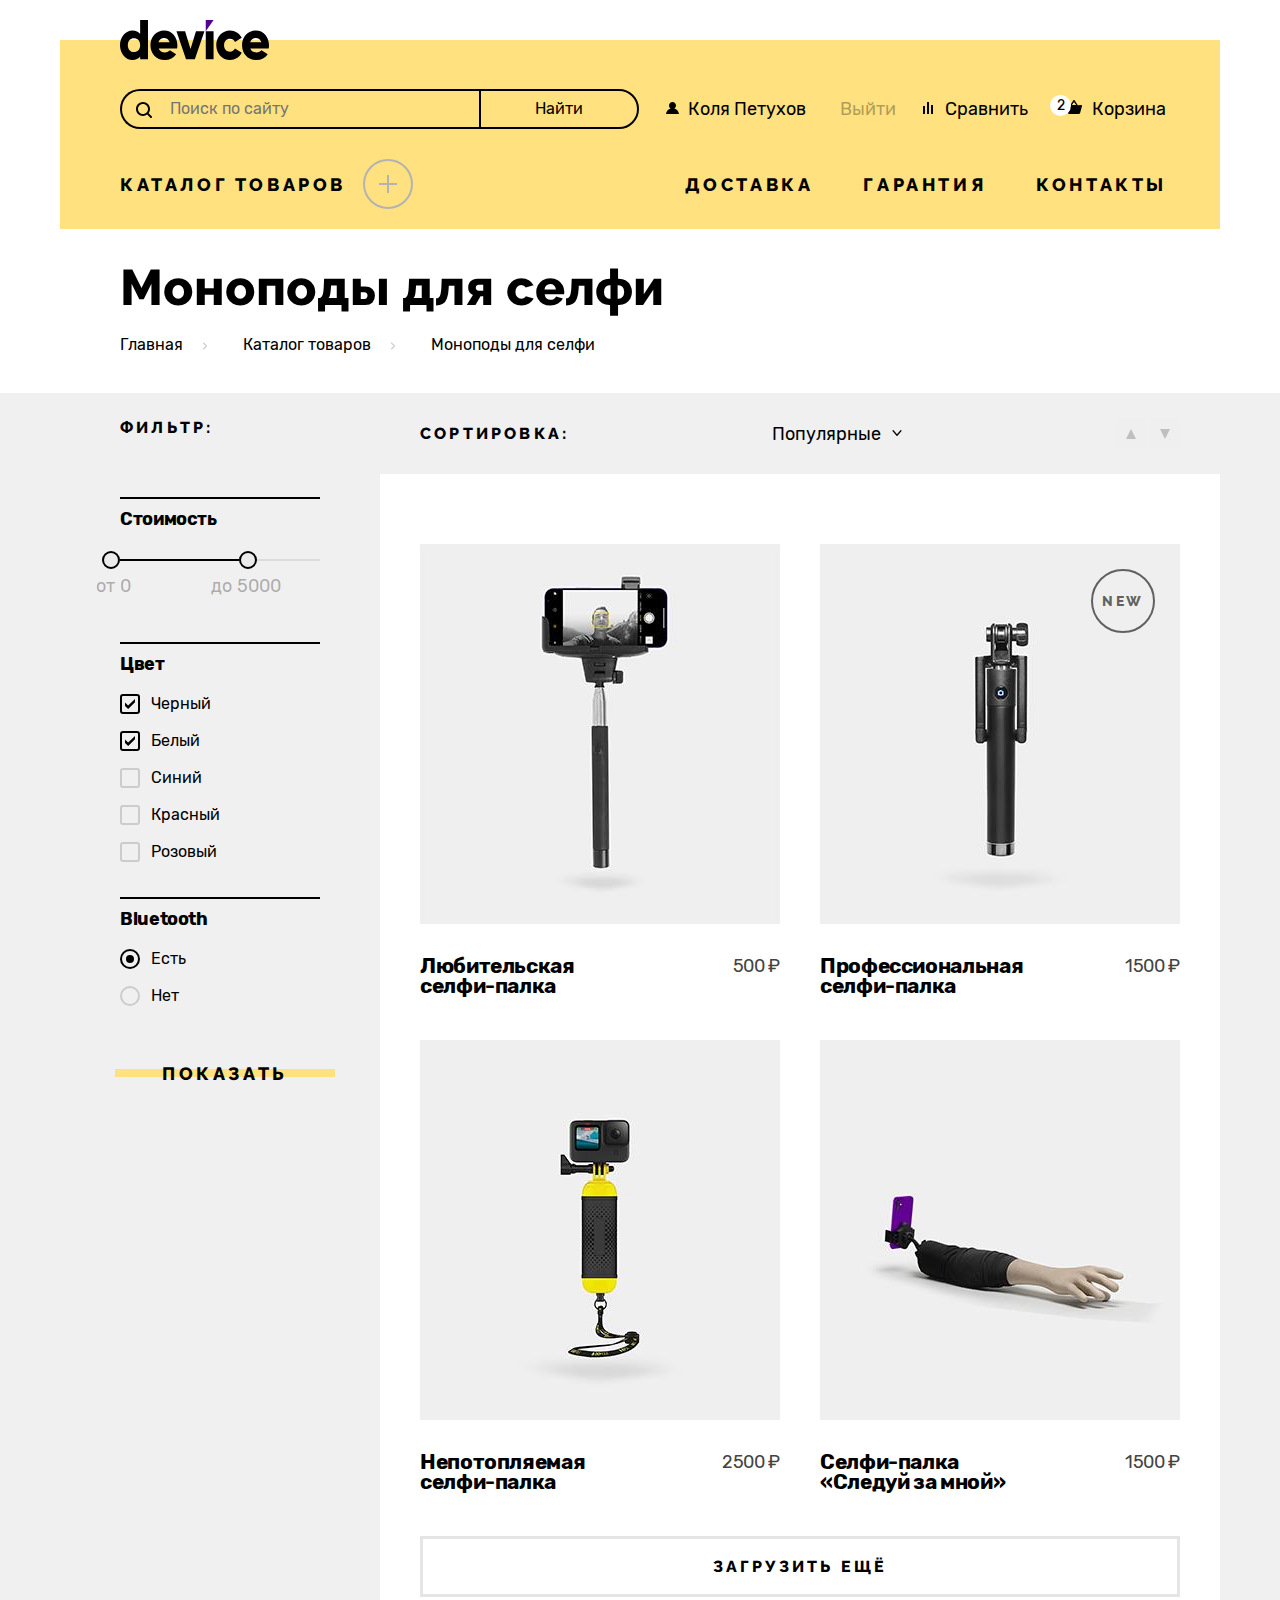
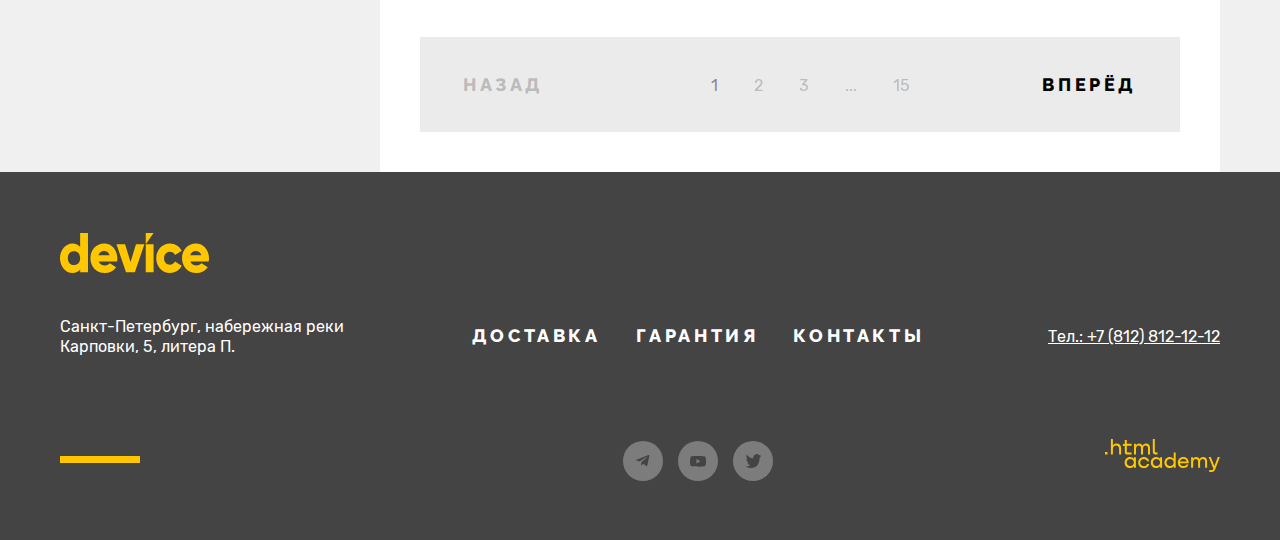
==== catalog.html @ 4f864223 "Декоративные элементы окончание + исправление опечаток в классах" ====
<!DOCTYPE html>
<html lang="ru">
  <head>
    <meta charset="utf-8">
    <title>Каталог</title>
    <link rel="stylesheet" href="styles/styles.css">
  </head>
  <body>
    <header class="main-header page-content">
      <a class="page-header-logo link-shape" href="index.html">
        <img class="header-logo" src="images/logo.svg" alt="Логотип интернет-магазина «Девайс»." width="149" height="40">
      </a>
      <nav class="navigation">
        <ul class="navigation-list navigation-user-list list">
          <li class="navigation-item navigation-user-item">
            <form class="search-form subsidiary">
              <label class="main-search" for="main-search">
                <span class="visually-hidden">Поиск по сайту.</span>
                <input class="search-input" id="main-search" placeholder="Поиск по сайту" type="text" name="main-search" required>
              </label>
              <button class="search-submit" type="submit">Найти</button>
            </form>
          </li>
          <li class="navigation-item navigation-user-item">
            <a class="navigation-link header-login navigation-link-user link-shape logut" href="#">
            <span class="user-login">Коля Петухов</span>
            <span class="header-login-disabled">Выйти</span>
            </a>
          </li>
          <li class="navigation-item navigation-user-item">
           <a class="navigation-link navigation-link-user link-shape header-compare" href="#">Сравнить</a>
          </li>
          <li class="navigation-item navigation-user-item">
            <a class="navigation-link navigation-link-user link-shape header-cart" href="#">Корзина</a>
          </li>
        </ul>
        <div class="navigation-catalog">
          <button class="button navigation-catalog-button" type="button">Каталог товаров
            <span class="sub-catalog-open-icon"></span>
          </button>
          <ul class="sub-catalog list">
            <li class="sub-catalog-item">
              <a class="sub-catalog-link navigation-link link-shape" href="#">Виртуальная реальность</a>
            </li>
            <li class="sub-catalog-item">
              <a class="sub-catalog-link navigation-link link-shape sub-catalog-link-acvive" href="catalog.html">Моноподы для селфи</a>
            </li>
            <li class="sub-catalog-item">
              <a class="sub-catalog-link navigation-link link-shape" href="#">Экшн-камеры</a>
            </li>
            <li class="sub-catalog-item">
              <a class="sub-catalog-link navigation-link link-shape" href="#">Фитнес-браслеты</a>
            </li>
            <li class="sub-catalog-item">
              <a class="sub-catalog-link navigation-link link-shape" href="#">Умные часы</a>
            </li>
            <li class="sub-catalog-item sub-catalog-quadrocopter">
              <a class="sub-catalog-link navigation-link link-shape" href="#">Квадрокоптеры</a>
            </li>
          </ul>
        </div>
        <ul class="navigation-list header-navigation-list list">
          <li class="navigation-item header-navigation-item">
           <a class="link navigation-link header-navigation-link link-shape" href="#">Доставка</a>
          </li>
          <li class="navigation-item header-navigation-item">
            <a class="link navigation-link header-navigation-link link-shape" href="#">Гарантия</a>
          </li>
          <li class="navigation-item header-navigation-item">
            <a class="link navigation-link header-navigation-link link-shape" href="#">Контакты</a>
          </li>
        </ul>
      </nav>
    </header>
    <main class="main-inner">
      <header class="inner-header page-content">
        <h1 class="inner-header-title title">Моноподы для селфи</h1>
        <ul class="breadcrumbs-list list">
          <li class="breadcrumbs-item">
            <a class="breadcrumbs-link link-shape subsidiary" href="index.html">Главная</a>
          </li>
          <li class="breadcrumbs-item">
          <a class="breadcrumbs-link link-shape subsidiary" href="#">Каталог товаров</a>
          </li>
          <li class="breadcrumbs-item">
          <a class="breadcrumbs-link link-shape subsidiary breadcrumbs-current">Моноподы для селфи</a>
          </li>
        </ul>
      </header>
      <div class="catalog-container">
        <section class="catalog-products page-content">
          <h2 class="visually-hidden">Список товаров с фильтрами</h2>
          <form class="catalog-filter" action="https://echo.htmlacademy.ru/" method="get">
              <h3 class="catalog-title filter-title">Фильтр:</h3>
              <fieldset class="catalog-filter-group catalog-filter-price">
                <legend class="catalog-filter-title title-small">Стоимость</legend>
                 <div class="range">
                   <div class="range-scale">
                     <div class="range-bar">
                       <button class="range-toggle toggle-min" type="button">
                         <span class="visually-hidden">Изменить минимальную цену.</span>
                       </button>
                       <button class="range-toggle toggle-max" type="button">
                         <span class="visually-hidden">Изменить максимальную цену.</span>
                       </button>
                     </div>
                   </div>
                   <div class="range-wrapper-inputs">
                    <label class="catalog-filter-label cost" for="cost-from">
                      от<input class="cost-input cost-min" id="cost-from" type="number" name="cost-from" value="0">
                    </label>
                    <label class="catalog-filter-label cost" for="cost-to">
                      до<input class="cost-input cost-max" id="cost-to" type="number" name="cost-to" value="5000">
                    </label>
                   </div>
                 </div>
              </fieldset>
              <fieldset class="catalog-filter-group">
                <legend class="catalog-filter-title title-small">Цвет</legend>
                <ul class="catalog-filter-list subsidiary list">
                  <li class="catalog-filter-item">
                    <label class="control" for="black">
                      <input class="visually-hidden control-input" id="black" type="checkbox" name="color" value="black" checked>
                      <span class="control-mark"></span>
                      <span class="control-label">Черный</span>
                    </label>
                  </li>
                  <li class="catalog-filter-item">
                    <label class="control" for="white">
                      <input class="visually-hidden control-input" id="white" type="checkbox" name="color" value="white" checked>
                      <span class="control-mark"></span>
                      <span class="control-label">Белый</span>
                    </label>
                  </li>
                  <li class="catalog-filter-item">
                    <label class="control" for="blue">
                      <input class="visually-hidden control-input" id="blue" type="checkbox" name="color" value="blue">
                      <span class="control-mark"></span>
                      <span class="control-label">Синий</span>
                    </label>
                  </li>
                  <li class="catalog-filter-item">
                    <label class="control" for="red">
                      <input class="visually-hidden control-input" id="red" type="checkbox" name="color" value="red">
                      <span class="control-mark"></span>
                      <span class="control-label">Красный</span>
                    </label>
                  </li>
                  <li class="catalog-filter-item">
                    <label class="control" for="pink">
                      <input class="visually-hidden control-input" id="pink" type="checkbox" name="color" value="pink">
                      <span class="control-mark"></span>
                      <span class="control-label">Розовый</span>
                    </label>
                  </li>
                </ul>
              </fieldset>
              <fieldset class="catalog-filter-group">
                <legend class="catalog-filter-title title-small">Bluetooth</legend>
                <ul class="catalog-filter-list subsidiary list">
                  <li class="catalog-filter-item">
                    <label class="control control-radio-label" for="available">
                      <input class="visually-hidden control-input" id="available" type="radio" name="bluetooth" value="available" checked>
                      <span class="control-mark"></span>
                      <span class="control-label">Есть</span>
                    </label>
                  </li>
                  <li class="catalog-filter-item">
                    <label class="control control-radio-label" for="not-available">
                      <input class="visually-hidden control-input" id="not-available" type="radio" name="bluetooth" value="not-available">
                      <span class="control-mark"></span>
                      <span class="control-label">Нет</span>
                    </label>
                  </li>
                </ul>
              </fieldset>
              <button class="button catalog-filter-button button-yellow" type="submit">Показать</button>
            </form>
          <div class="catalog-right-column">
            <div class="sorting-container">
              <h3 class="catalog-title">Сортировка:</h3>
              <select class="select-control link-shape">
                <option value="popular">Популярные</option>
                <option value="cheap">Дешёвые</option>
                <option value="expensive">Дорогие</option>
              </select>
              <div class="sorting-buttons">
                <button class="sorting-button button-max" type="button">Сотрировать по возрастанию.</button>
                <button class="sorting-button button-min" type="button">Сотрировать по убыванию.</button>
              </div>
            </div>
            <ul class="product-list list">
              <li class="product-card">
                <a class="product-card-link title-small" href="#">
                  <div class="product-card-fog">
                    <img class="product-card-image" src="images/product-1.jpg" alt="Любительская селфи-палка." width="360" height="380">
                    <span class="product-card-more link button-yellow">Подробнее</span>
                    <h3 class="product-card-title">Любительская селфи-палка</h3>
                    <span class="product-card-price">500 ₽</span>
                  </div>
                </a>
              </li>
              <li class="product-card">
                <a class="product-card-link product-new title-small" href="#">
                  <div class="product-card-fog">
                    <img class="product-card-image" src="images/product-2.jpg" alt="Профессиональная селфи-палка." width="360" height="380">
                    <span class="product-card-more link button-yellow">Подробнее</span>
                    <h3 class="product-card-title">Профессиональная селфи-палка</h3>
                    <span class="product-card-price">1500 ₽</span>
                  </div>
                </a>
              </li>
              <li class="product-card">
                <a class="product-card-link title-small" href="#">
                  <div class="product-card-fog">
                    <img class="product-card-image" src="images/product-3.jpg" alt="Непотопляемая селфи-палка." width="360" height="380">
                    <span class="product-card-more link button-yellow">Подробнее</span>
                    <h3 class="product-card-title">Непотопляемая селфи-палка</h3>
                    <span class="product-card-price">2500 ₽</span>
                  </div>
                </a>
              </li>
              <li class="product-card">
                <a class="product-card-link title-small" href="#">
                  <div class="product-card-fog">
                    <img class="product-card-image" src="images/product-4.jpg" alt="Селфи-палка «Следуй за мной»." width="360" height="380">
                    <span class="product-card-more link button-yellow">Подробнее</span>
                    <h3 class="product-card-title">Селфи-палка «Следуй за мной»</h3>
                    <span class="product-card-price">1500 ₽</span>
                  </div>
                </a>
              </li>
            </ul>
          <button class="catalog-button button">Загрузить ещё</button>
          <div class="pagination">
            <a class="link pagination-link pagination-prev pagination-disabled">Назад</a>
            <ul class="pagination-list list">
              <li class="pagination-item">
                <a class="pagination-link subsidiary catalog-pagination-current">1</a>
              </li>
              <li class="pagination-item">
                <a class="pagination-link subsidiary" href="#">2</a>
              </li>
              <li class="pagination-item">
                <a class="pagination-link subsidiary" href="#">3</a>
              </li>
              <li class="pagination-item">
                <span class="pagination-link subsidiary">...</span>
              </li>
              <li class="pagination-item">
                <a class="pagination-link subsidiary" href="#">15</a>
              </li>
            </ul>
            <a class="link pagination-link pagination-next" href="#">Вперёд</a>
          </div>
          </div>
        </section>
      </div>
    </main>
    <footer class="page-footer">
     <div class="page-footer-container page-content">
        <a class="footer-contacts-logo">
          <img class="footer-logo" src="images/logo-footer.svg" alt="Логотип интернет-магазина «Девайс»." width="149" height="40">
        </a>
        <nav class="footer-navigation">
          <ul class="footer-navigation-list navigation-list list">
            <li class="footer-navigation-item navigation-item">
             <a class="footer-navigation-link navigation-link link" href="#">Доставка</a>
            </li>
            <li class="footer-navigation-item navigation-item">
              <a class="footer-navigation-link navigation-link link" href="#">Гарантия</a>
            </li>
            <li class="footer-navigation-item navigation-item">
              <a class="footer-navigation-link navigation-link link" href="#">Контакты</a>
            </li>
          </ul>
        </nav>
        <address class="footer-contacts-address subsidiary">
          <p class="footer-address-text">Санкт-Петербург, набережная реки Карповки, 5, литера П.</p>
          <a class="footer-contacts-phone" href="tel:+78128121212">Тел.: +7 (812) 812-12-12</a>
        </address>
        <ul class="footer-social-list list">
          <li class="footer-social-item">
            <a class="footer-social-link footer-social-telegram" href="https://t.me/htmlacademy">
              <span class="visually-hidden">Девайс в Телеграм.</span>
            </a>
          </li>
          <li class="footer-social-item">
            <a class="footer-social-link footer-social-youtube" href="https://www.youtube.com/user/htmlacademyru">
              <span class="visually-hidden">Девайс на YouTube.</span>
            </a>
          </li>
          <li class="footer-social-item">
            <a class="footer-social-link footer-social-twitter" href="https://twitter.com/htmlacademy_ru ">
              <span class="visually-hidden">Девайс в Твиттер.</span>
            </a>
          </li>
        </ul>
        <a class="html-academy-link" href="https://htmlacademy.ru/">
          <svg class="footer-icon" aria-hidden="true" width="115" height="33" viewBox="0 0 115 33" fill="none" xmlns="http://www.w3.org/2000/svg">
            <path fill-rule="evenodd" clip-rule="evenodd" d="M0 12.9v2.6h2.5v-2.6H0Zm11.6-8.4c-1.6 0-2.8.7-3.6 1.7h-.1V0h-2v15.5h2v-5.3c0-2.1 1.3-3.6 3.3-3.6 1.8 0 2.9 1.4 2.9 3.2v5.7h2V9.4c.1-3-1.8-4.9-4.5-4.9Zm15 .3h-4.8V1.1h-2v3.8h-1.9v2h1.9v6c0 1.7 1 2.7 2.7 2.7h4.1v-2h-3.7c-.7 0-1.1-.4-1.1-1.1V6.8h4.8v-2Zm14.5-.2c-1.6 0-2.9.8-3.5 2.1h-.1c-.6-1.2-1.8-2.1-3.4-2.1-1.4 0-2.5.8-3.1 1.8h-.1V4.8H29v10.6h2V10c0-2 1-3.5 2.6-3.5 1.5 0 2.4 1 2.4 2.6v6.3h2V9.8c0-2.4 1.4-3.3 2.6-3.3 1.5 0 2.4 1 2.4 2.6v6.3h2V8.9c.1-2.5-1.4-4.3-3.9-4.3Zm6.7 8.1c0 1.7 1 2.7 2.8 2.7h2v-2h-1.7c-.7 0-1.1-.4-1.1-1.1V0h-2v12.7Zm-18.9 7c-.9-1.1-2.2-1.8-3.9-1.8-3.1 0-5.4 2.3-5.4 5.6s2.3 5.6 5.4 5.6c1.8 0 3-.8 3.8-1.9h.1v1.6h2V18.2h-2v1.5Zm-3.6 7.4c-2.2 0-3.6-1.6-3.6-3.6s1.4-3.6 3.6-3.6 3.6 1.6 3.6 3.6c0 1.9-1.4 3.6-3.6 3.6ZM44.2 22c-.5-2.4-2.6-4.1-5.4-4.1a5.4 5.4 0 0 0-5.6 5.6c0 3.1 2.2 5.6 5.6 5.6 2.8 0 4.9-1.8 5.4-4.2h-2.1a3.4 3.4 0 0 1-3.3 2.3c-2.2 0-3.6-1.6-3.6-3.6s1.4-3.6 3.6-3.6c1.6 0 2.8 1 3.3 2.2h2.1V22Zm10.9-2.3c-.9-1.1-2.2-1.8-3.9-1.8-3.1 0-5.4 2.3-5.4 5.6s2.3 5.6 5.4 5.6c1.8 0 3-.8 3.8-1.9h.1v1.6h2V18.2h-2v1.5Zm-3.6 7.4c-2.2 0-3.6-1.6-3.6-3.6s1.4-3.6 3.6-3.6 3.6 1.6 3.6 3.6c0 1.9-1.5 3.6-3.6 3.6Zm17.2-7.3c-.9-1.1-2.2-1.9-3.9-1.9-3.1 0-5.4 2.3-5.4 5.6s2.2 5.6 5.4 5.6c1.7 0 3-.8 3.8-1.8h.1v1.5h2V13.4h-2v6.4Zm-3.6 7.3c-2.2 0-3.6-1.6-3.6-3.6s1.4-3.6 3.6-3.6 3.6 1.6 3.6 3.6c-.1 2-1.5 3.6-3.6 3.6Zm13.2-9.2c-3.3 0-5.5 2.5-5.5 5.6 0 3 2.1 5.6 5.5 5.6 2.5 0 4.5-1.3 5.2-3.6h-2.1c-.5 1-1.6 1.6-3 1.6-1.9 0-3.3-1.3-3.4-2.9h8.8c.2-3.6-2-6.3-5.5-6.3Zm0 1.9c1.7 0 3 1 3.3 2.6h-6.5c.3-1.5 1.5-2.6 3.2-2.6Zm19.9-1.9c-1.6 0-2.9.8-3.6 2h-.1c-.6-1.2-1.8-2-3.4-2-1.4 0-2.5.7-3.1 1.8v-1.5h-1.9v10.6h2v-5.4c0-2 1-3.4 2.6-3.5 1.5 0 2.4 1 2.4 2.6v6.3h2v-5.6c0-2.4 1.4-3.3 2.6-3.3 1.5 0 2.4 1 2.4 2.6v6.3h2v-6.5c.1-2.6-1.4-4.4-3.9-4.4Zm11.2 9.1-3.6-8.9h-2.2l4.8 11.6c-.3.9-.7 1.2-1.7 1.2h-2.5v2h2.5c1.8 0 2.8-.8 3.5-2.6l4.7-12.2h-2.1l-3.4 8.9Z"/>
          </svg>
        </a>
      </div>
    </footer>
  </body>
</html>
---- styles/styles.css ----
@font-face {
  font-family: "Rubik";
  font-style: normal;
  font-weight: 400;
  src: url("../fonts/rubik/rubik-400.woff2") format("woff2");
  font-display: swap;
}

@font-face {
  font-family: "Rubik";
  font-style: normal;
  font-weight: 700;
  src: url("../fonts/rubik/rubik-700.woff2") format("woff2");
  font-display: swap;
}

@font-face {
  font-family: "Raleway";
  font-style: normal;
  font-weight: 800;
  src: url("../fonts/raleway/raleway-800.woff2") format("woff2");
  font-display: swap;
}

html {
  height: 100%;
}

*,
*::after,
*::before {
  box-sizing: border-box;
}

.visually-hidden {
  position: absolute;
  width: 1px;
  height: 1px;
  margin: -1px;
  padding: 0;
  border: 0;
  clip: rect(0 0 0 0);
  overflow: hidden;
}

body {
  margin: 0;
  display: flex;
  flex-direction: column;
  min-height: 100%;
  font-family: "Rubik", sans-serif;
  font-size: 18px;
  line-height: 30px;
  background-color: #ffffff;
  color: #444444;
}

.page-content {
  width: 1160px;
  margin: 0 auto;
}

.description {
  margin: 0;
}

.main-header {
  background: linear-gradient(#ffffff 40px,#ffe17f 40px);
  color: #000000;
  position: relative;
}

.link {
  display: block;
  font-family: "Raleway", sans-serif;
  font-weight: 800;
  color: #000000;
  font-size: 18px;
  line-height: 21px;
  letter-spacing: 0.2em;
  text-transform: uppercase;
  text-decoration: none;
}

.button {
  display: block;
  position: relative;
  padding: 10px;
  font-family: "Raleway", sans-serif;
  font-weight: 800;
  color: #000000;
  font-size: 18px;
  line-height: 21px;
  letter-spacing: 0.2em;
  text-transform: uppercase;
  border: none;
  background-color: transparent;
  text-align: center;
  cursor: pointer;
}

.navigation-link {
  text-decoration: none;
  color: inherit;
  display: block;
  padding: 8px 0;
}

.sub-catalog-link {
  font-size: 16px;
  line-height: 18px;
  display: inline-block;
  padding: 0;
}

.main-slider {
  background: linear-gradient(#ffe17f 150px, #ffffff 150px);
  position: relative;
  z-index: -1;
}

.tabs {
  position: relative;
  background: linear-gradient(#ffffff 102px, #f0f0f0 102px);
  margin-bottom: 70px;
  z-index: -1;
}

.on-order {
  background: #f0f0f0;
  margin-bottom: 70px;
}

.subscribe {
  background: #f0f0f0;
}

.page-footer {
  background: #444444;
  color: #ffffff;
  margin-top: auto;
}

.footer-contacts-phone {
  grid-column: 3/-1;
  color: #ffffff;
  align-self:center;
}

.subsidiary {
  font-size: 16px;
  line-height: 20px;
  font-style: normal;
  text-decoration: none;
  color: #000000;
}

.catalog-container {
  position: relative;
  background: #f0f0f0;
  z-index: -1;
}

.subscribe-input {
  font: inherit;
  border: none;
  background-color: transparent;
  border-bottom: solid 3px #c4c4c4;
  width: 557px;
}

.main-slider-meaning {
  font-size: 36px;
  margin: 0 0 12px;
}

.main-slider-characteristic {
  font-size: 16px;
}

.title {
  font-family: "Raleway", sans-serif;
  font-weight: 800;
  color: #000000;
  font-size: 50px;
  line-height: 50px;
  margin: 0;
  padding: 0;
}

.list {
  margin: 0;
  padding: 0;
  list-style-type: none;
}

.on-order-title {
  font-size: 20px;
  line-height: 23px;
  margin: 0;
}

.product-list-link {
  position: relative;
  display: block;
  padding: 193px 0 20px 0;
  font-family: "Raleway", sans-serif;
  font-weight: 800;
  color: #000000;
  font-size: 18px;
  line-height: 24px;
  letter-spacing: -0.02em;
  text-decoration: none;
}

.title-small {
  font-weight: 700;
  line-height: 20px;
  letter-spacing: -0.02em;
  color: #000000;
  text-decoration: none;
}

.catalog-filter-group {
  position: relative;
  border: none;
  margin: 0;
  padding: 0;
  margin-bottom: 47px;
}

.select-control {
  width: 142px;
  padding-right: 32px;
  font: inherit;
  background-color: #f0f0f0;
  border: none;
  background-image: url("../images/select-arrow.svg");
  background-repeat: no-repeat;
  background-position: right 12px center;
  appearance: none;
}

.contacts-subtitle {
  font-weight: 700;
  font-size: 24px;
  margin: 0 0 15px;
}

.catalog-title {
  margin: 0;
  padding: 0;
  font-family: "Raleway", sans-serif;
  font-weight: 800;
  color: #000000;
  font-size: 16px;
  line-height: 19px;
  letter-spacing: 0.2em;
  text-transform: uppercase;
}

.slider-pagination {
  display: flex;
  justify-content: center;
  counter-reset: slider;
  margin-bottom: 70px;
}

.pagination-active::before {
  content: counter(slider, decimal-leading-zero);
  position: absolute;
  font-family: "Rubik", sans-serif;
  font-weight: 700;
  font-size: 180px;
  line-height: 180px;
  width: 250px;
  height: 135px;
  top: 0;
  right: 0;
  color: #ffffff;
}

.slider-item {
  display: flex;
  flex-wrap: wrap;
}

.slider-pagination-item {
  counter-increment: slider;
}

.slider-pagination-button {
  width: 12px;
  height: 12px;
  border: solid 2px #000000;
  border-radius: 50%;
  padding: 0;
}

.navigation {
  display: grid;
  grid-template-columns: 517px auto;
  margin: 0 60px 20px 60px;
}

.navigation-list {
  display: flex;
}

.slider-content {
  width: 560px;
  padding: 120px 0 0;
}

.main-slider-characteristics {
  display: flex;
  flex-wrap: wrap;
  margin: 0;
}

.product-sections-list {
  display: grid;
  grid-template-columns: repeat(6, 160px);
  gap: 40px;
  margin-bottom: 70px;
}

.product-list-link::before {
  position: absolute;
  width: 160px;
  height: 160px;
  content: "";
  background-color: #ffe17f;
  top: 0;
  left: 0;
}

.virtual-reality::before {
  background-image: url(../images/virtual-reality-icon.svg);
  background-repeat: no-repeat;
  background-position: center;
}

.monopods::before {
  background-image: url(../images/monopods-icon.svg);
  background-repeat: no-repeat;
  background-position: center;
}

.action-cameras::before {
  background-image: url(../images/action-cameras-icon.svg);
  background-repeat: no-repeat;
  background-position: center;
}

.fitness-bracelets::before {
  background-image: url(../images/fitness-bracelets-icon.svg);
  background-repeat: no-repeat;
  background-position: center;
}

.smart-watch::before {
  background-image: url(../images/smart-watch-icon.svg);
  background-repeat: no-repeat;
  background-position: center;
}

.quadrocopters::before {
  background-image: url(../images/quadrocopters-icon.svg);
  background-repeat: no-repeat;
  background-position: center;
}

.tab-pagination {
  min-width: 280px;
  margin-right: 116px;
}

.tab-title {
  padding-top: 8px;
  margin-bottom: 34px;
}

.tabs-wrapper {
  display: flex;
  align-content: flex-start;
  padding: 64px 310px 140px 0;
}

.index-info {
  position: relative;
  display: flex;
  margin-bottom: 80px;
  padding-top: 47px;
}

.subscribe-wrapper {
  display: grid;
  grid-template-columns: repeat(2, 560px);
  column-gap: 40px;
  grid-row-gap: 144px;
  padding-top: 64px;
  padding-bottom: 56px;
}

.subscribe-title {
  width: 520px;
  margin: 0;
}

.subscribe-description {
  width: 560px;
}

.about {
  width: 520px;
  margin-right: 108px;
}

.contacts {
  width: 532px;
}

.footer-social-list {
  grid-column: 2/3;
  margin: auto;
  width: 150px;
  height: 40px;
  display: flex;
}

.page-footer-container {
  position: relative;
  display: grid;
  grid-template-columns: 358px 560px 242px;
  grid-row-gap: 35px;
  padding: 61px 0;
}

.catalog-products {
  display: flex;
  padding: 25px 0 0 60px;
}

.catalog-filter {
  width: 320px;
}

.catalog-right-column {
  width: 840px;
  background-color: #ffffff;
}

.sorting-container {
  display: flex;
  padding: 0 40px 25px 40px;
  background-color: #f0f0f0;
  align-items: center;
  justify-content: space-between;
}

.product-list {
  display: grid;
  grid-template-columns: repeat(2, 360px);
  column-gap: 40px;
  grid-row-gap: 44px;
  padding-top: 70px;
  justify-content: center;
  margin-bottom: 44px;
}

.catalog-button {
  width: 760px;
  margin: 0 40px 40px 40px;
  padding: 18px;
  background-color: #ffffff;
  font-family: "Raleway", sans-serif;
  font-weight: 800;
  font-size: 16px;
  line-height: 19px;
  border: solid 3px #e5e5e5;
}

.pagination {
  background-color: #ebebeb;
  width: 760px;
  display: flex;
  justify-content: space-between;
  margin: 0 40px 40px;
  padding: 25px;
  align-items: center;
}

.slider-title {
  position: relative;
  z-index: 1;
  margin-bottom: 29px;
}

.search-input {
  width: 359px;
  border: solid 2px #000000;
  border-right: 1px;
  padding: 8px 48px;
  background-color: transparent;
  border-radius: 50px 0 0 50px;
  font-family: "Rubik", sans-serif;
  font-size: 16px;
  line-height: 20px;
  color: #000000;
}

.main-search::before {
  position: absolute;
  content: "";
  width: 16px;
  height: 16px;
  background-image: url(../images/search-icon.svg);
  top: 13px;
  left:16px;
}

.search-form {
  position: relative;
  display: flex;
  margin-right: 27px;
}

.search-submit {
  position: relative;
  padding: 8px;
  width: 160px;
  font-family: "Rubik", sans-serif;
  font-size: 16px;
  line-height: 20px;
  color: #000000;
  border: solid 2px #000000;
  border-radius: 0 50px 50px 0;
  background-color: transparent;
  cursor: pointer;
}

.page-header-logo {
  display: block;
  box-sizing:content-box;
  width: 149px;
  padding: 20px 60px;
}

.header-login::before {
  position: absolute;
  content: "";
  width: 13px;
  height: 12px;
  background-image: url(../images/man-icon.svg);
  top: 10px;
  left: 0;
}

.navigation-link-user {
  position: relative;
  display: block;
  padding: 2px 0 2px 22px;
}

.header-login {
  display: flex;
  justify-content: space-between;
}

.header-compare::before {
  position: absolute;
  content: "";
  width: 10px;
  height: 12px;
  background-image: url(../images/compare.svg);
  left: 0;
  top: 10px;
}

.header-cart::before {
  position: absolute;
  content: "";
  width: 16px;
  height: 14px;
  background-image: url(../images/basket.svg);
  left: 20px;
  top: 8px;
}

.header-navigation-list {
  flex-wrap: wrap;
  justify-content: flex-end;
  padding: 0;
  align-items: center;
  width: 530px;
  grid-row: 2/3;
}

.navigation-catalog-button {
  position: relative;
  display: flex;
  align-items: center;
  justify-content: space-between;
  width: 293px;
  text-align: left;
  padding: 0;
  z-index: 3;
}

.slider-button {
  width: 20px;
  height: 60px;
  background-color: transparent;
  background-image: url(../images/arrow.svg);
  border: none;
}

.slider-next {
  transform: rotate(180deg);
}

.slider-control {
  position: absolute;
  display: flex;
  width: 530px;
  justify-content:space-between;
  padding-top: 200px;
  left: 30px;
  top: 10px;
}

.slider-image {
  margin-right: 40px;
}

.slider-pagination-item:not(:last-child) {
  margin-right: 20px;
}

.slider-characteristic {
  display: flex;
  flex-direction: column-reverse;
}

.main-slider-description {
  margin-bottom: 60px;
}

.main-slider-link {
  margin-bottom: 60px;
  width: 210px;
  text-align: center;
  padding: 10px;
}

.slider-characteristic:not(:last-child) {
  margin-right: 20px;
}

.subscribe-form {
  display: flex;
  grid-column: 1/-1;
}

.breadcrumbs-list {
  display: flex;
  flex-wrap: wrap;
  width: 100%;
}

.inner-header {
  padding: 34px 60px;
}

.breadcrumbs-item:not(:last-child) {
  margin-right: 36px;
}

.delivery-item:not(:last-child) {
  margin-bottom: 19px;
}

.about-delivery-list {
  margin-bottom: 40px;
}

.contacts-schedule {
  margin-bottom: 40px;
}

.catalog-filter-title {
  padding: 0;
  margin-bottom: 20px;
}

.catalog-filter-item:not(:last-child) {
  margin-bottom: 17px;
}

.pagination-link {
  padding: 12px 18px;
  color: rgba(68, 68, 68, 0.3);
}

.pagination-list {
  width: 200px;
  display: flex;
  justify-content: space-between;
}

.catalog-pagination-current {
  color: rgba(68, 68, 68, 0.6);
}

.pagination-next {
  color: #000000;
}

.product-card-price {
  grid-column: 2/3;
  font-weight: 400;
  line-height: 21px;
  justify-self: end;
  color: #444444;
}

.tab-pagination-item:not(:last-child) {
  margin-bottom: 55px;
}

.tab-pagination-button {
  width: 160px;
}

.tab-item-delivery::after {
  position: absolute;
  content: "";
  width: 136px;
  height: 164px;
  background-image: url(../images/delivery-icon.svg);
  background-repeat: no-repeat;
  left: 558px;
  top: 10px;
}

.tabs-content-list {
  position: relative;
}

.footer-contacts-logo {
  grid-column: 1/-1;
  width: 149px;
}

.footer-contacts-address {
  grid-column: 1/2;
  grid-row: 2/3;
  display: grid;
  justify-items: end;
  grid-template-columns: 350px 560px 250px;
  margin-bottom: 47px;
  font-style: normal;
}

.footer-address-text {
  grid-column: 1/2;
  margin: 0;
  color: #ffffff;
}

.footer-navigation {
  grid-column: 2/3;
  grid-row: 2/3;
  justify-self: center;
}

.footer-navigation-item:not(:last-child) {
  margin-right: 35px;
}

.html-academy-link {
  justify-self: flex-end;
  width: 115px;
  height: 33px;
}

.subscribe-button {
  border: solid 3px #c4c4c4;
  padding: 18px 39px;
  margin-right: 180px;
}

.subscribe-comment {
  align-self: center;
  position: relative;
  padding-left: 30px;
}

.about-link {
  display: inline;
  text-align: center;
  padding: 10px;
}

.contacts-button {
  display: inline;
  padding: 10px;
}

.product-card-link {
  display: grid;
  grid-template-columns: 230px 1fr;
  grid-row-gap: 32px;
}

.product-card-title {
  grid-column: 1/2;
  margin: 0;
}

.product-card-image {
  grid-column: 1/-1;
}

.range-bar {
  position: absolute;
  width: 119px;
  height: 2px;
  background-color: #000000;
}

.range-toggle {
  position: absolute;
  width: 18px;
  height: 18px;
  background: #ebebeb;
  border-radius: 50%;
  border: solid 2px #000000;
  cursor: pointer;
}

.range-scale {
  position: relative;
  width: 200px;
  height: 2px;
  margin-bottom: 16px;
  background-color: #dcdcdc;
}

.range-toggle:hover {
  background-color: rgba(235, 235, 235, 0.5);
  outline-color: rgba(0, 0, 0, 0.5);
  border-color: rgba(0, 0, 0, 0.5);
}

.range-toggle:active {
  background-color: #000000;
  outline-color: #000000;
}

.range-toggle:focus {
  outline: none;
}

.toggle-min {
  top: -8px;
  left: -18px;
}

.toggle-max {
  top: -8px;
  right: -18px;
}

.range-wrapper-inputs {
  display: flex;
  position: relative;
  top: -6px;
  left: -24px;
  color: rgba(0, 0, 0, 0.3);
}

.catalog-filter-label {
  position: relative;
  display: flex;
}

.cost-input {
  width: 70px;
  padding: 0 5px;
  font: inherit;
  text-align: left;
  background-color: transparent;
  border: none;
  appearance: textfield;
  color: rgba(0, 0, 0, 0.3);
}

.cost-input::-webkit-outer-spin-button,
.cost-input::-webkit-inner-spin-button {
  appearance: none;
  margin: 0;
}

.contacts-address {
  margin-bottom: 30px;
  font-style: normal;
}

.contacts-phone {
  color: inherit;
}

.info-title {
  margin-bottom: 48px;
}

.info-description {
  margin-bottom: 30px;
}

.on-order-link {
  position: relative;
  padding: 30px;
  display: block;
  text-decoration: none;
}

.sub-catalog-open-icon::before,
.sub-catalog-open-icon::after {
  position: absolute;
  content: "";
  width: 18px;
  height: 2px;
  background-color: #b3b3b3;
}

.sub-catalog-open-icon::before {
  transform: rotate(90deg);
}

.sub-catalog {
  display: grid;
  grid-template-columns: 222px 170px 1fr 1fr 1fr auto;
  grid-template-rows: auto auto auto;
  grid-auto-flow: column;
  gap: 30px;
  position: absolute;
  width: 100%;
  left: 0;
  padding: 15px 60px 27px 60px;
  z-index: 2;
  background-color: #ffe17f;
  display: none;
}

.navigation-item-sub-catalog {
  position: relative;
  justify-self: start;
  flex-grow: 1;
}

.sub-catalog-quadrocopter {
  grid-row: 1/-1;
}

.no-active {
  display: none;
}

.header-navigation-item:not(:last-child) {
  margin-right: 50px;
}

.button-yellow::before {
  content: "";
  transition: 0.3s;
  position: absolute;
  background-color: #ffe17f;
  z-index: -1;
  width: 105%;
  height: 8px;
  top: 40%;
  left: -2.5%;
}

.pagination-active.slider-pagination-button{
  background-color: #000000;
}

.tab-pagination-active::before {
  position: absolute;
  content: "";
  top: 0;
  left: -5px;
  width: 280px;
  height: 100%;
  background-color: #000000;
  z-index: -1;
}

.tab-pagination-active .tab-pagination-button {
  color: #ffe17f;
}

.tab-pagination {
  position: relative;
}

.tab-pagination::before {
  content: "";
  position: absolute;
  width: 7px;
  height: 319px;
  background-color: #000000;
  right: 0;
  top: -60px;
}

.on-order-link::before {
  content: "";
  position: absolute;
  width: 125px;
  height: 100%;
  background-color: #ffe17f;
  background-image: url("../images/car.svg");
  background-repeat: no-repeat;
  background-position: center;
  top: 0;
  left: 0;
}

.on-order-link::after {
  content: "";
  position: absolute;
  width: 40px;
  height: 40px;
  background-color: rgba(220, 220, 220, 0.5);
  border-radius: 50%;
  background-image: url("../images/information-icon.svg");
  background-repeat: no-repeat;
  background-position: center;
  top: 30px;
  right: 42px;
  opacity: 0.3;
}

.subscribe-comment::before {
content: "";
position: absolute;
width: 14px;
height: 14px;
background-image: url("../images/check-mark.svg");
background-repeat: no-repeat;
background-position: center;
top: 7px;
left: 0;
}

.page-footer-container::before {
  position: absolute;
  content: "";
  width: 80px;
  height: 7px;
  background-color: #ffc700;
  left: 0;
  bottom: 77px;
}

.footer-social-link {
  position: relative;
  display: block;
  width: 40px;
  height: 40px;
  background-color: rgba(255, 255, 255, 0.3);
  border-radius: 50%;
}

.footer-social-item:not(:last-child) {
  margin-right: 15px;
}

.footer-social-telegram::before {
  position: absolute;
  content: "";
  width: 14px;
  height: 12px;
  top: 14px;
  left: 13px;
  background-image: url(../images/telegram-icon.svg);
  background-repeat: no-repeat;
}

.footer-social-youtube::before {
  position: absolute;
  content: "";
  width: 16px;
  height: 11px;
  top: 15px;
  left: 12px;
  background-image: url(../images/youtube-icon.svg);
  background-repeat: no-repeat;
  background-position: center;
}

.footer-social-twitter::before {
  position: absolute;
  content: "";
  width: 15px;
  height: 15px;
  top: 13px;
  left: 13px;
  background-image: url(../images/twitter-icon.svg);
  background-repeat: no-repeat;
  background-position: center;
}

.navigation-catalog:focus-within .sub-catalog {
  display: grid;
}

.navigation-user-item {
  display: flex;
  align-items: center;
  align-self: center;
}

.header-compare {
  margin-right: 18px;
}

.navigation-catalog {
  grid-row: 2/3;
}

.header-login-disabled {
  opacity: 0.3;
}

.product-new::before {
  content: "New";
  position: absolute;
  display: flex;
  align-items: center;
  justify-content: center;
  top: 27px;
  right: 27px;
  width: 60px;
  height: 60px;
  font-family: "Raleway", sans-serif;
  font-weight: 800;
  color: rgba(0, 0, 0, 0.6);
  font-size: 14px;
  line-height: 16px;
  letter-spacing: 0.2em;
  text-transform: uppercase;
  outline: solid 2px rgba(0, 0, 0, 0.6);
  border-radius: 50%;
}

.product-card {
  position: relative;
}

.inner-header-title {
  margin-bottom: 16px;
}

.breadcrumbs-item:not(:last-child)::after {
  content: url("../images/arrow-breadcrumbs.svg");
  padding-left: 16px;
  opacity: 0.2;
}

.filter-title {
  margin-bottom: 72px;
}

.sorting-button::before {
  display: inline-block;
  content: "";
  border: solid 10px #000000;
  border-right-width: 5px;
  border-left-width: 5px;
  border-right-color: transparent;
  border-left-color: transparent;
  opacity: 0.2;
}

.button-min::before {
  border-bottom-width: 0;
}

.button-max::before {
  border-top-width: 0;
}

.sorting-button {
  font-size: 0;
  border: none;
  padding: 0;
  cursor: pointer;
  width: 30px;
  height: 30px;
}

.range {
  padding-top: 10px;
}

.info-title::before {
  position: absolute;
  content: "";
  width: 84px;
  height: 7px;
  background-color: #000000;
  top: 0;
}

.delivery-item {
  position: relative;
  display: flex;
  align-items: center;
  padding-left: 36px;
}

.delivery-item::before {
  position: absolute;
  content: "";
  background-color: #ffc700;
  width: 8px;
  height: 8px;
  border-radius: 50%;
  left: 0;
}

.footer-navigation-list {
  flex-wrap: wrap;
}

.link-shape:hover {
  opacity: 0.6;
}

.link-shape:active {
  opacity: 0.3;
}

.link-shape:focus .header-logo {
  outline: solid 2px #af4fff;
  outline-offset: 2px;
}

.link-shape:focus {
  outline: solid 2px #af4fff;
  outline-offset: 2px;
}

.main-search:focus-within {
  outline: solid 2px #af4fff;
  outline-offset: 2px;
}

.search-input:focus {
  outline: none;
}

.search-input:disabled {
  opacity: 0.3;
}

.search-submit:hover {
  background-color: #000000;
  color: #ffffff;
}

.search-submit:active {
  background-color: #000000;
  color: rgba(255, 255, 255, 0.3);
}

.search-submit::before {
  content: "";
  position: absolute;
  width: 160px;
  height: 40px;
  top: -2px;
  left: -2px;
}

.search-submit:focus::before {
  outline: solid 2px #af4fff;
  outline-offset: 2px;
}

.search-submit:focus {
  outline: none;
}

.search-submit:disabled {
  opacity: 0.3;
}

.button-yellow:hover::before {
  top: 0;
  height: 100%;
}

.button-yellow:active::before {
  top: 0;
  height: 100%;
  background-color: #ffcc33;
}

.button-yellow:focus {
  outline: solid 2px #af4fff;
  outline-offset: 5px;
}

.button-yellow:disabled {
  opacity: 0.3;
}

.button-yellow {
  position: relative;
}

.main-index,
.main-inner {
  position: relative;
  z-index: 0;
}

.catalog-filter-button {
  width: 210px;
}

.product-card-more {
  position: absolute;
  top: 180px;
  justify-self: center;
  z-index: 1;
  width: 210px;
  text-align: center;
  padding: 10px;
  display: none;
}

.product-card-link:hover .product-card-more{
  display: block;
}

.on-order-link:hover::before,
.on-order-link:active::before {
  background-color: #ffc700;
}

.on-order-link:hover::after {
  opacity: 1;
}

.on-order-link:active {
  opacity: 0.3;
}

.on-order-link:focus {
  outline: solid 2px #af4fff;
  outline-offset: 2px;
}

.subscribe-button:hover {
  background-color: #000000;
  border-color: #000000;
  color: #ffffff;
}

.subscribe-button:active {
  background-color: #000000;
  border-color: #000000;
  color: rgba(255, 255, 255, 0.3);
}

.subscribe-button:disabled {
  opacity: 0.3;
}

.footer-social-link:hover,
.footer-social-link:active {
  background-color: #ffc700;
}

.footer-social-link:active::before {
  opacity: 0.3;
}

.footer-social-item:focus-within {
  outline: solid 2px #af4fff;
  outline-offset: 2px;
}

.footer-social-item {
  width: 44px;
  height: 44px;
  display: flex;
  align-items: center;
  justify-items: center;
}

.footer-social-link:focus {
  outline: none;
}

.footer-icon{
  width: 115px;
  height: 33px;
  fill: #ffc700;
}

.footer-icon:hover {
  fill: #ffffff;
}

.footer-icon:active {
  fill: #ffffff;
  opacity: 0.3;
}

.html-academy-link:focus {
  outline: solid 2px #af4fff;
  outline-offset: 2px;
}

.footer-navigation-link:hover,
.footer-navigation-link:active {
  color: #ffc700;
  text-decoration: underline;
  text-decoration-thickness: 2px;
  text-underline-offset: 4px;
}

.footer-navigation-link:active {
  opacity: 0.3;
}

.footer-navigation-link:focus {
  outline: solid 2px #af4fff;
  outline-offset: 2px;
}

.footer-contacts-phone:hover {
  color: #ffc700;
}

.footer-contacts-phone:active {
  color: #ffc700;
  opacity: 0.3;
}

.footer-contacts-phone:focus {
  outline: solid 2px #af4fff;
  outline-offset: 2px;
}

.product-card-link:hover .product-card-title {
  opacity: 0.6;
}

.product-card-fog::after {
  position: absolute;
  content: "";
  width: 360px;
  height: 380px;
  top: 0;
  left: 0;
  background-color: rgba(240, 240, 240, 0.8);
  display: none;
}

.product-card-link:hover .product-card-fog::after {
  display: block;
}

.product-card-fog {
  display: contents;
}

.product-card-link:active .product-card-title,
.product-card-link:active .product-card-price {
  opacity: 0.3;
}

.product-card-link:focus {
  outline: solid 2px #af4fff;
  outline-offset: 2px;
}

.product-new:hover .product-card-price {
  opacity: 0.6;
}

.product-new:active .product-card-price,
.product-new:active .product-card-title {
  opacity: 0.6;
}

.sorting-button:hover::before {
  opacity: 0.5;
}

.sorting-button:active::before {
  opacity: 1;
}

.sorting-button:focus {
  outline: solid 2px #af4fff;
  outline-offset: 2px;
  border-radius: 0;
}

.pagination-link:hover {
  color: rgba(68, 68, 68, 1);
}

.pagination-link:active {
  color: rgba(68, 68, 68, 0.1);
}

.pagination-link:focus {
  outline: solid 2px #af4fff;
  outline-offset: 2px;
}

.product-list-link:hover::before {
  background-color: #ffc700;
}

.product-list-link:active {
  opacity: 0.3;
}

.product-list-link:focus {
  outline: solid 2px #af4fff;
  outline-offset: 2px;
}

.subscribe-input:focus {
  outline: none;
  background-color: #dcdcdc;
}

.subscribe-input:invalid {
  border-bottom-color: #ff3d3d;
  background-color: #f0f0f0;
}

.subscribe-input:disabled {
  opacity: 0.3;
}

.subscribe-input:placeholder-shown {
  border-bottom: solid 3px #c4c4c4;
}

.pagination-active.slider-pagination-button:hover {
  background-color: rgba(0, 0, 0, 0.6);
  border-color: rgba(0, 0, 0, 0);
}

.pagination-active.slider-pagination-button:active {
  background-color: rgba(0, 0, 0, 0.3);
  border-color: rgba(0, 0, 0, 0);
}

.slider-pagination-button::after {
  display: block;
  position: relative;
  top: -4px;
  left: -4px;
  content: "";
  width: 16px;
  height: 16px;
}

.slider-pagination-button:focus::after {
  outline: solid 2px #af4fff;
  outline-offset: 2px;
}

.slider-pagination-button:focus {
  outline: none;
}

.slider-pagination-button:hover {
  border-color: rgba(0, 0, 0, 0.6);
}

.slider-pagination-button:active {
  border-color: rgba(0, 0, 0, 0.3);
}

.slider-pagination-button:disabled {
  border-color: rgba(0, 0, 0, 0.1);
}

.link-shape:disabled {
  opacity: 0.1;
}

.button:focus {
  outline: solid 2px #af4fff;
  outline-offset: 2px;
}

.header-navigation-active {
  border-bottom: solid 2px #000000;
}

.sub-catalog-link-acvive {
  text-decoration: underline solid #000000;
  text-underline-offset: 2px;
}

.login {
  margin-right: 150px;
}

.logut {
  width: 230px;
  margin-right: 27px;
}

.tab-pagination-active {
  position: relative;
  color: #ffe17f;
}

.tab-pagination-active:hover {
  padding-left: 35px;
}

.tab-pagination-active:focus {
  padding-left: 35px;
  outline: none;
}

.tab-pagination-active:focus::before {
  outline: solid 2px #af4fff;
  outline-offset: 2px;
}

.tab-item-guarantee::after {
  position: absolute;
  content: "";
  width: 171px;
  height: 195px;
  background-image: url(../images/guarantee-icon.svg);
  background-repeat: no-repeat;
  left: 558px;
  top: 10px;
}

.tab-item-credit::after {
  position: absolute;
  content: "";
  width: 156px;
  height: 188px;
  background-image: url(../images/credit-icon.svg);
  background-repeat: no-repeat;
  left: 558px;
  top: 10px;
}

.range-toggle::before {
  position: absolute;
  content: "";
  width: 22px;
  height: 22px;
  top: -4px;
  left: -4px;
}

.range-toggle:focus::before {
  outline: solid 2px #af4fff;
}

.catalog-filter-label:not(:last-child) {
  margin-right: 26px;
}

.cost-input:focus {
  outline: none;
}

.catalog-filter-label:focus-within {
  outline: solid 2px #af4fff;
}

.control {
  position: relative;
  display: block;
  padding-left: 31px;
}

.control-mark {
  position: absolute;
  top: 0;
  left: 0;
  width: 20px;
  height: 20px;
  border: solid 2px #cccccc;
  border-radius: 3px;
}

.control-input[type="checkbox"]:checked + .control-mark {
  background-image: url(../images/check-mark-form.svg);
  background-repeat: no-repeat;
  background-position: center;
}

.control-input:checked + .control-mark {
  border: solid 2px #000000;
}

.control-input:disabled + .control-mark {
  opacity: 0.1;
}

.sub-catalog-open-icon {
  position: relative;
  display: flex;
  align-items: center;
  justify-content: center;
  width: 50px;
  height: 50px;
  border-radius: 50%;
  border: solid 2px #b3b3b3;
  z-index: 1;
}

.navigation-catalog-button:focus-within .sub-catalog-open-icon::before {
  display: none;
}

.navigation-catalog-button:hover .sub-catalog-open-icon::before,
.navigation-catalog-button:hover .sub-catalog-open-icon::after {
  background-color: #000000;
}

.navigation-catalog-button:hover .sub-catalog-open-icon{
  border-color: #000000;
}

.control-input[type="radio"] + .control-mark {
  border-radius: 50%;
}

.control-input[type="radio"]:checked + .control-mark::before {
  position: absolute;
  top: 4px;
  left: 4px;
  width: 8px;
  height: 8px;
  background-color: #000000;
  border-radius: 50%;
  content: "";
}

.control-input[type="checkbox"]:focus + .control-mark {
  outline: solid 2px #af4fff;
  outline-offset: 2px;
  border-radius: 0;
}

.catalog-filter-title::before {
  position: absolute;
  content: "";
  width: 200px;
  height: 2px;
  top: -12px;
  left: 0;
  background-color: #000000;
}

.control-input[type="radio"]:focus + .control-mark::after {
  position: absolute;
  content: "";
  top: -2px;
  left: -2px;
  width: 20px;
  height: 20px;
  outline: solid 2px #af4fff;
  outline-offset: 2px;
}

.catalog-button:hover {
  border-color: #000000;
}

.catalog-button:active {
  border-color: #000000;
  opacity: 0.3;
}

.catalog-button:disabled {
  opacity: 0.3;
}

.header-cart::after {
  position: absolute;
  content: "2";
  display: flex;
  align-items: center;
  justify-content: center;
  width: 21px;
  height: 21px;
  right: 95px;
  bottom: 10px;
  font-family: "Rubik", sans-serif;
  font-size: 14px;
  line-height: 16px;
  background-color: #ffffff;
  border-radius: 50%;
}

.navigation-user-list {
  margin-bottom: 30px;
}

.header-cart {
  padding-left: 46px;
}

.page-header-logo:focus {
  outline: none;
}

.contacts-phone:focus {
  outline: solid 2px #af4fff;
  outline-offset: 2px;
}
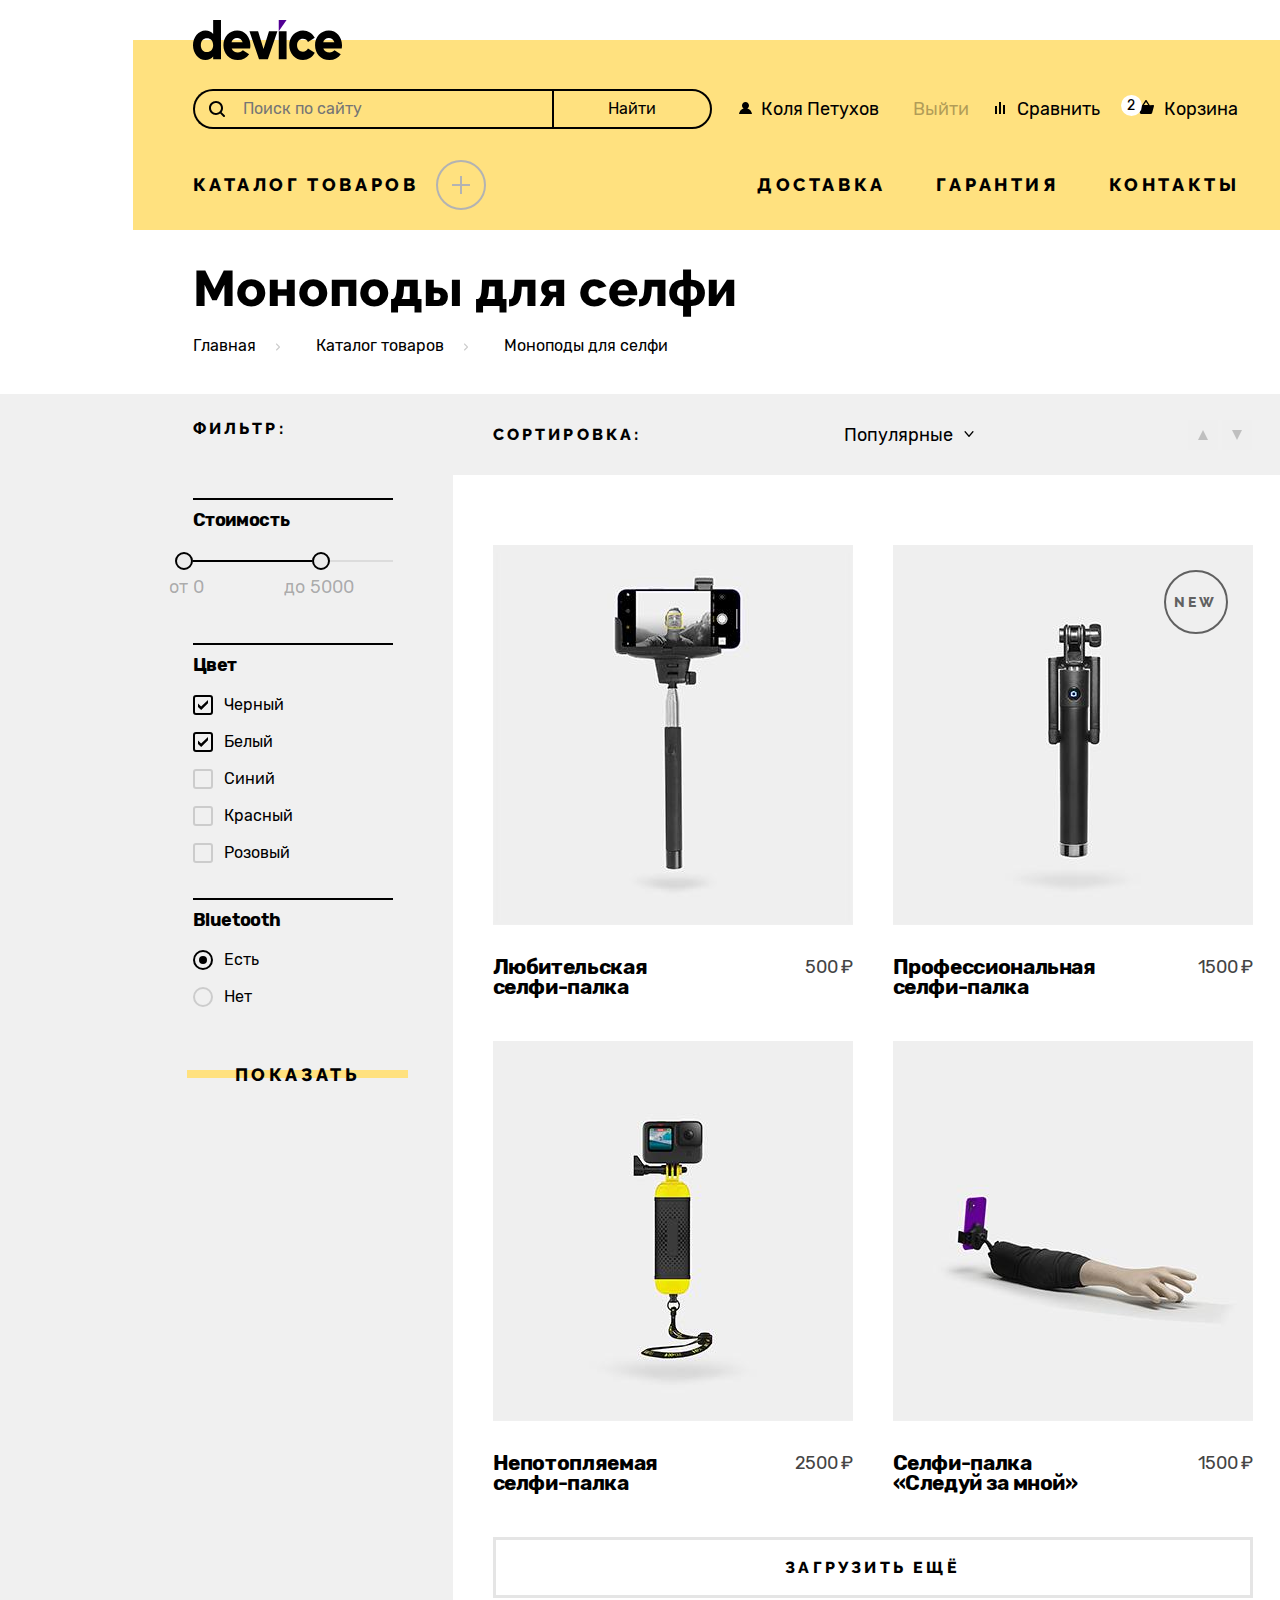
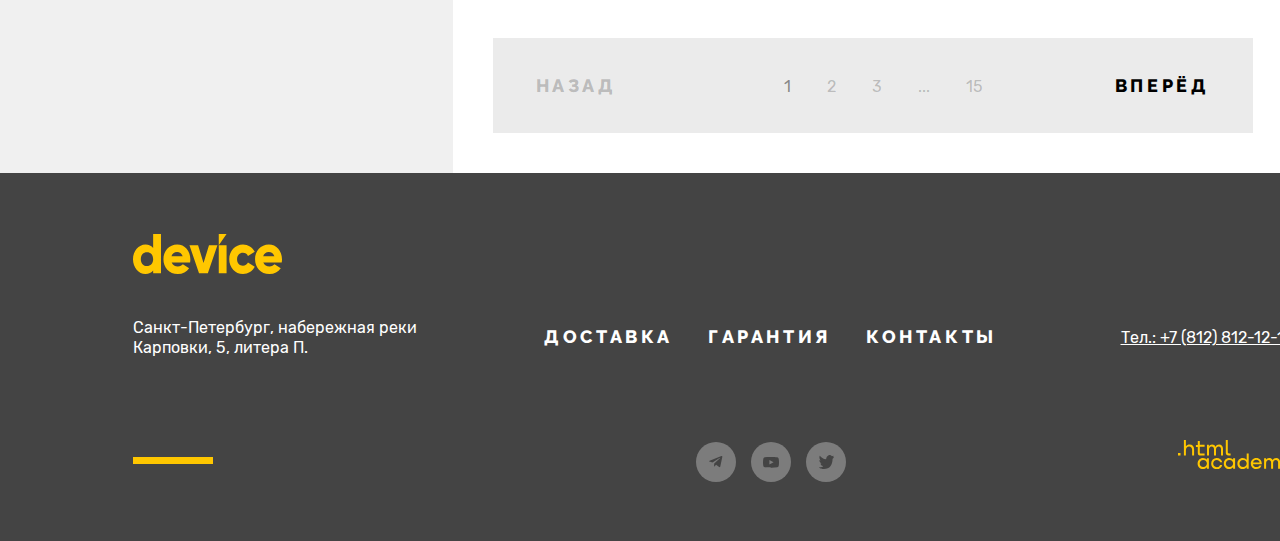
==== commit e8127289: "исправление 1 страница" ====
--- a/catalog.html
+++ b/catalog.html
@@ -11,29 +11,65 @@
         <img class="header-logo" src="images/logo.svg" alt="Логотип интернет-магазина «Девайс»." width="149" height="40">
       </a>
       <nav class="navigation">
-        <ul class="navigation-list navigation-user-list list">
-          <li class="navigation-item navigation-user-item">
-            <form class="search-form subsidiary">
+        <div class="navigation-user">
+          <form class="search-form subsidiary">
+            <span class="visually-hidden">Поиск по сайту.</span>
+            <div class="search-wrapper">
+              <input class="search-input" id="main-search" placeholder="Поиск по сайту" type="search" name="main-search" required>
               <label class="main-search" for="main-search">
-                <span class="visually-hidden">Поиск по сайту.</span>
-                <input class="search-input" id="main-search" placeholder="Поиск по сайту" type="text" name="main-search" required>
               </label>
               <button class="search-submit" type="submit">Найти</button>
-            </form>
-          </li>
-          <li class="navigation-item navigation-user-item">
-            <a class="navigation-link header-login navigation-link-user link-shape logut" href="#">
-            <span class="user-login">Коля Петухов</span>
-            <span class="header-login-disabled">Выйти</span>
-            </a>
-          </li>
-          <li class="navigation-item navigation-user-item">
-           <a class="navigation-link navigation-link-user link-shape header-compare" href="#">Сравнить</a>
-          </li>
-          <li class="navigation-item navigation-user-item">
-            <a class="navigation-link navigation-link-user link-shape header-cart" href="#">Корзина</a>
-          </li>
-        </ul>
+            </div>
+          </form>
+          <ul class="navigation-user-list list">
+            <li class="navigation-user-item">
+              <a class="navigation-link header-login navigation-link-user link-shape" href="#">
+              <span class="user-login">Коля Петухов</span>
+              <span class="header-login-disabled">Выйти</span>
+              </a>
+            </li>
+            <li class="navigation-user-item">
+             <a class="navigation-link navigation-link-user link-shape header-compare" href="#">Сравнить</a>
+            </li>
+            <li class="navigation-user-item">
+              <a class="navigation-link navigation-link-user link-shape header-cart" href="#">Корзина</a>
+              <div class="popover popover-cart">
+                <div class="popover-content">
+                  <h2 class="popover-title visually-hidden">Корзина.</h2>
+                  <ul class="cart-items-list list">
+                    <li class="cart-item">
+                      <a class="cart-item-link link-shape" href="#">
+                        <img class="cart-thumbnail" alt="Изображение товара." width="39" height="43" src="images/product-1.jpg">
+                         <p class="cart-item-title">Любительская<br>селфи-палка</p>
+                      </a>
+                      <button class="cart-item-button link-shape" type="button">
+                        <span class="visually-hidden">Удалить из корзины.</span>
+                      </button>
+                    </li>
+                    <li class="cart-item">
+                      <a class="cart-item-link link-shape" href="#">
+                        <img class="cart-thumbnail" alt="Изображение товара." width="39" height="43" src="images/product-2.jpg">
+                        <p class="cart-item-title">Профессиональная<br>селфи-палка</p>
+                      </a>
+                      <button class="cart-item-button link-shape" type="button">
+                        <span class="visually-hidden">Удалить из корзины.</span>
+                      </button>
+                    </li>
+                  </ul>
+                  <div class="popover-cart-info">
+                    <span class="cart-total">Товаров:
+                      <span class="total-count">2</span>
+                    </span>
+                    <span class="cart-total">Сумма:
+                      <span class="total-sum">2000</span>₽
+                    </span>
+                  </div>
+                  <a class="cart-open-button link" href="#">Открыть корзину</a>
+                </div>
+              </div>
+            </li>
+          </ul>
+        </div>
         <div class="navigation-catalog">
           <button class="button navigation-catalog-button" type="button">Каталог товаров
             <span class="sub-catalog-open-icon"></span>
@@ -303,5 +339,11 @@
         </a>
       </div>
     </footer>
+    <script>
+            let buttonOpen = document.querySelector('.header-cart');
+      buttonOpen.onclick = function() {
+  document.querySelector('.popover-cart').classList.toggle('cart-open');
+};
+    </script>
   </body>
 </html>
--- a/styles/styles.css
+++ b/styles/styles.css
@@ -47,6 +47,7 @@
   margin: 0;
   display: flex;
   flex-direction: column;
+  min-width: 1425px;
   min-height: 100%;
   font-family: "Rubik", sans-serif;
   font-size: 18px;
@@ -56,7 +57,7 @@
 }
 
 .page-content {
-  width: 1160px;
+  max-width: 1160px;
   margin: 0 auto;
 }
 
@@ -94,7 +95,7 @@
   letter-spacing: 0.2em;
   text-transform: uppercase;
   border: none;
-  background-color: transparent;
+  background-color: rgba(255, 255, 255, 0);
   text-align: center;
   cursor: pointer;
 }
@@ -198,6 +199,7 @@
   font-size: 20px;
   line-height: 23px;
   margin: 0;
+  padding: 40px 125px;
 }
 
 .product-list-link {
@@ -305,6 +307,7 @@
 
 .navigation-list {
   display: flex;
+  flex-wrap: wrap;
 }
 
 .slider-content {
@@ -374,6 +377,7 @@
 .tab-pagination {
   min-width: 280px;
   margin-right: 116px;
+  padding-left: 5px;
 }
 
 .tab-title {
@@ -382,6 +386,7 @@
 }
 
 .tabs-wrapper {
+  position: relative;
   display: flex;
   align-content: flex-start;
   padding: 64px 310px 140px 0;
@@ -516,13 +521,13 @@
   width: 16px;
   height: 16px;
   background-image: url(../images/search-icon.svg);
-  top: 13px;
+  top: 30%;
   left:16px;
 }
 
 .search-form {
-  position: relative;
-  display: flex;
+  display: flex;
+  align-items: flex-start;
   margin-right: 27px;
 }
 
@@ -559,13 +564,14 @@
 
 .navigation-link-user {
   position: relative;
-  display: block;
   padding: 2px 0 2px 22px;
 }
 
 .header-login {
   display: flex;
   justify-content: space-between;
+  width: 230px;
+  margin-right: 26px;
 }
 
 .header-compare::before {
@@ -604,7 +610,7 @@
   justify-content: space-between;
   width: 293px;
   text-align: left;
-  padding: 0;
+  padding: 15px 57px 15px 0;
   z-index: 3;
 }
 
@@ -666,7 +672,7 @@
 .breadcrumbs-list {
   display: flex;
   flex-wrap: wrap;
-  width: 100%;
+  width: 1160px;
 }
 
 .inner-header {
@@ -744,9 +750,7 @@
   top: 10px;
 }
 
-.tabs-content-list {
-  position: relative;
-}
+
 
 .footer-contacts-logo {
   grid-column: 1/-1;
@@ -798,13 +802,13 @@
 }
 
 .about-link {
-  display: inline;
+  display: inline-block;
   text-align: center;
   padding: 10px;
 }
 
 .contacts-button {
-  display: inline;
+  display: inline-block;
   padding: 10px;
 }
 
@@ -922,7 +926,6 @@
 
 .on-order-link {
   position: relative;
-  padding: 30px;
   display: block;
   text-decoration: none;
 }
@@ -965,17 +968,13 @@
   grid-row: 1/-1;
 }
 
-.no-active {
-  display: none;
-}
-
 .header-navigation-item:not(:last-child) {
   margin-right: 50px;
 }
 
 .button-yellow::before {
   content: "";
-  transition: 0.3s;
+  transition: 0.3s ease;
   position: absolute;
   background-color: #ffe17f;
   z-index: -1;
@@ -1004,18 +1003,16 @@
   color: #ffe17f;
 }
 
-.tab-pagination {
-  position: relative;
-}
-
-.tab-pagination::before {
+
+
+.tabs-wrapper::before {
   content: "";
   position: absolute;
   width: 7px;
-  height: 319px;
+  height: 80%;
   background-color: #000000;
-  right: 0;
-  top: -60px;
+  left: 280px;
+  top: 0;
 }
 
 .on-order-link::before {
@@ -1121,9 +1118,7 @@
 }
 
 .navigation-user-item {
-  display: flex;
-  align-items: center;
-  align-self: center;
+  margin: auto 0;
 }
 
 .header-compare {
@@ -1235,10 +1230,6 @@
   left: 0;
 }
 
-.footer-navigation-list {
-  flex-wrap: wrap;
-}
-
 .link-shape:hover {
   opacity: 0.6;
 }
@@ -1621,15 +1612,6 @@
   text-underline-offset: 2px;
 }
 
-.login {
-  margin-right: 150px;
-}
-
-.logut {
-  width: 230px;
-  margin-right: 27px;
-}
-
 .tab-pagination-active {
   position: relative;
   color: #ffe17f;
@@ -1637,10 +1619,12 @@
 
 .tab-pagination-active:hover {
   padding-left: 35px;
+  transition: 0.3s ease;
 }
 
 .tab-pagination-active:focus {
   padding-left: 35px;
+  transition: 0.3s ease;
   outline: none;
 }
 
@@ -1727,7 +1711,8 @@
 }
 
 .sub-catalog-open-icon {
-  position: relative;
+  position: absolute;
+  right: 0;
   display: flex;
   align-items: center;
   justify-content: center;
@@ -1814,8 +1799,8 @@
   justify-content: center;
   width: 21px;
   height: 21px;
-  right: 95px;
-  bottom: 10px;
+  left: 3px;
+  top: 3px;
   font-family: "Rubik", sans-serif;
   font-size: 14px;
   line-height: 16px;
@@ -1823,7 +1808,9 @@
   border-radius: 50%;
 }
 
-.navigation-user-list {
+.navigation-user {
+  grid-column: 1/-1;
+  display: flex;
   margin-bottom: 30px;
 }
 
@@ -1839,3 +1826,418 @@
   outline: solid 2px #af4fff;
   outline-offset: 2px;
 }
+
+.navigation-user-list {
+  display: flex;
+  flex-wrap: wrap;
+}
+
+.popover-cart {
+  position: absolute;
+  transform: translateX(-40%);
+  width: 320px;
+  padding: 20px;
+  font-family: "Rubik", sans-serif;
+  font-size: 16px;
+  line-height: 20px;
+  color: #ffffff;
+  background-color: #000000;
+  min-height: 134px;
+  z-index: 1;
+  display: none;
+}
+
+.popover-content {
+  height: 100%;
+}
+
+.cart-item-title {
+  margin: 0;
+  width: 100%;
+}
+
+.cart-item + .cart-item {
+  margin-top: 20px;
+  padding-top: 20px;
+}
+
+.popover-cart-info {
+  display: flex;
+  justify-content: space-between;
+  padding: 14px 0;
+  margin-bottom: 20px;
+}
+
+.cart-items-list {
+  margin-bottom: 20px;
+}
+
+.cart-open-button {
+  background-color: #ffffff;
+  padding: 15px 10px 14px 10px;
+  text-align: center;
+}
+
+.cart-thumbnail {
+  margin-right: 23px;
+}
+
+.cart-item-button::before {
+  position: absolute;
+  content: "";
+  width: 10px;
+  height: 10px;
+  top: 2px;
+  left: 2px;
+  background-image: url(../images/cart-item-button.svg);
+  background-repeat: no-repeat;
+}
+
+.total-sum {
+  margin-right: 3px;
+}
+
+.cart-open {
+  display: block;
+}
+
+.cart-item-button {
+  display: block;
+  position: relative;
+  width: 14px;
+  height: 14px;
+  border: none;
+  background-color: rgba(255, 255, 255, 0);
+  text-align: center;
+  cursor: pointer;
+}
+
+.cart-item-link {
+  display: flex;
+  text-decoration: none;
+  color: inherit;
+  padding-right: 10px;
+}
+
+.cart-item {
+  display: flex;
+  justify-content: space-between;
+}
+
+.cart-open-button:hover {
+  background-color: #ffe17f;
+}
+
+.cart-open-button:active {
+  background-color: #ffe17f;
+  color: rgba(0, 0, 0, 0.3);
+}
+
+.cart-open-button:focus {
+  outline: solid 2px #af4fff;
+  outline-offset: 2px;
+}
+
+.modal-container {
+  position: fixed;
+  top: 0;
+  left: 0;
+  display: flex;
+  width: 100%;
+  height: 100%;
+  background-color: rgba(240, 240, 240, 0.9);
+  z-index: 3;
+}
+
+.modal {
+  position: relative;
+  margin: auto;
+  padding: 62px 70px;
+  width: 920px;
+  background-color: #ffffff;
+  border: solid 10px #000000;
+  box-shadow: 0 10px 0 0 rgba(0, 0, 0, 0.1);
+}
+
+.modal-close-button {
+  position: absolute;
+  padding: 0;
+  top: 84px;
+  right: 80px;
+  width: 26px;
+  height: 26px;
+  background-color: #ffffff;
+  border: none;
+  background-image: url("../images/close.svg");
+  background-repeat: no-repeat;
+  background-position: center;
+  cursor: pointer;
+}
+
+.modal-title {
+  margin-bottom: 42px;
+}
+
+.error-message {
+  font-family: "Rubik", sans-serif;
+  font-size: 16px;
+  line-height: 20px;
+  color: #000000;
+  padding-top: 3px;
+}
+
+.modal-delivery-input {
+  border: none;
+  padding: 20px;
+  margin: 0;
+  background-color: rgba(255, 255, 255, 0);
+  font-family: "Rubik", sans-serif;
+  font-size: 16px;
+  line-height: 20px;
+  color: #000000;
+  background-color: #f0f0f0;
+}
+
+.order-button-min,
+.order-button-max {
+  width: 60px;
+  height: 60px;
+}
+
+.no-active {
+  display: none;
+}
+
+.search-input:disabled + .main-search::before {
+  opacity: 0.3;
+}
+
+.order-button::before,
+.order-button::after {
+  position: absolute;
+  content: "";
+  width: 16px;
+  height: 2px;
+  background-color: #000000;
+}
+
+.order-button-max::after {
+  transform: rotate(90deg);
+}
+
+.tooltip-text {
+  position: absolute;
+  display: block;
+  width: 200px;
+  padding: 19px;
+  background-color: #000000;
+  color: #ffffff;
+  box-shadow: 0 10px 0 0 rgba(0, 0, 0, 0.1);
+  z-index: 1;
+  transform: translateX(-68%);
+  display: none;
+}
+
+.input-amount::-webkit-outer-spin-button,
+.input-amount::-webkit-inner-spin-button {
+  appearance: none;
+  margin: 0;
+}
+
+.order-button {
+  position: absolute;
+  display: flex;
+  justify-content: center;
+  align-items: center;
+  width: 60px;
+  height: 60px;
+  border: none;
+  background-color: #f0f0f0;
+}
+
+.field-group {
+  display: flex;
+  flex-direction: column;
+}
+
+.quantity-selection {
+  display: flex;
+  position: relative;
+}
+
+.modal-delivery-form {
+  display: grid;
+  grid-template-columns: 2fr 1fr 1fr;
+  gap: 40px;
+}
+
+.field-group-name {
+  position: relative;
+  width: 360px;
+  grid-column: 1/2;
+}
+
+.field-group-mail {
+  position: relative;
+  grid-column: 2/-1;
+}
+
+.field-group-product {
+  grid-column: 1/3;
+}
+
+.field-group-amount {
+  width: 180px;
+  grid-column: 3/-1;
+}
+
+.modal-form-label {
+  margin-bottom: 14px;
+}
+
+.order-button-max {
+  right: 0;
+}
+
+.modal-delivery-button {
+  width: 200px;
+  z-index: 1;
+}
+
+.tooltip-toggle {
+  width: 26px;
+  height: 26px;
+  border: none;
+  border-radius: 50%;
+  background-color: #ffe17f;
+  background-image: url(../images/info-tooltip.svg);
+  background-repeat: no-repeat;
+  background-position: center;
+}
+
+.modal-ordered-amount {
+  margin-right: 8px;
+}
+
+.tooltip-text::before {
+  position: absolute;
+  content: "";
+  top: -6px;
+  right: 43px;
+  width: 14px;
+  height: 6px;
+  background-image: url(../images/tooltip-triangl.svg);
+  background-repeat: no-repeat;
+}
+
+.popover-cart::before {
+  position: absolute;
+  content: "";
+  top: -6px;
+  right: 147px;
+  width: 14px;
+  height: 6px;
+  background-image: url(../images/tooltip-triangl.svg);
+  background-repeat: no-repeat;
+}
+
+.tooltip-toggle:hover ~ .tooltip-text,
+.tooltip-toggle:focus ~ .tooltip-text {
+  display: block;
+}
+
+.modal-your-name::before {
+  position: absolute;
+  content: "";
+  width: 13px;
+  height: 12px;
+  top: 58px;
+  right: 21px;
+  background-image: url(../images/modal-man.svg);
+  background-repeat: no-repeat;
+}
+
+.modal-your-mail::before {
+  position: absolute;
+  content: "";
+  width: 13px;
+  height: 12px;
+  top: 58px;
+  right: 20px;
+  background-image: url(../images/modal-envelope.svg);
+  background-repeat: no-repeat;
+}
+
+.modal-delivery-input:hover {
+  background-color: #dcdcdc;
+}
+
+.order-button:hover::before,
+.order-button:hover::after {
+  background-color: #666666;
+}
+
+.order-button:hover {
+  background-color: #ebebeb;
+}
+
+.order-button:active::before,
+.order-button:active::after {
+  background-color: #b3b3b3;
+}
+
+.order-button:focus {
+  outline: solid 2px #af4fff;
+  outline-offset: -2px;
+}
+
+.order-button:disabled {
+  opacity: 0.3;
+}
+
+.modal-delivery-input:focus {
+  outline: solid 2px #af4fff;
+  outline-offset: 2px;
+}
+
+.modal-delivery-input:invalid {
+  outline: solid 2px #ff3d3d;
+}
+
+.modal-delivery-input:invalid ~ .error-message {
+  color: #ff3d3d;
+}
+
+.modal-delivery-input:not(:placeholder-shown) {
+  background-color: #ebebeb;
+}
+
+.input-amount {
+  appearance: textfield;
+  min-width: 60px;
+  padding: 20px 60px;
+  text-align: center;
+}
+
+.input-amount:not(:placeholder-shown) {
+  background-color: #f0f0f0;
+}
+
+.modal-container-close {
+  display: none;
+}
+
+.modal-delivery-input:disabled {
+  opacity: 0.3;
+}
+
+.search-wrapper {
+  display: flex;
+  position: relative;
+}
+
+
+
+.tab-item {
+  position: relative;
+}
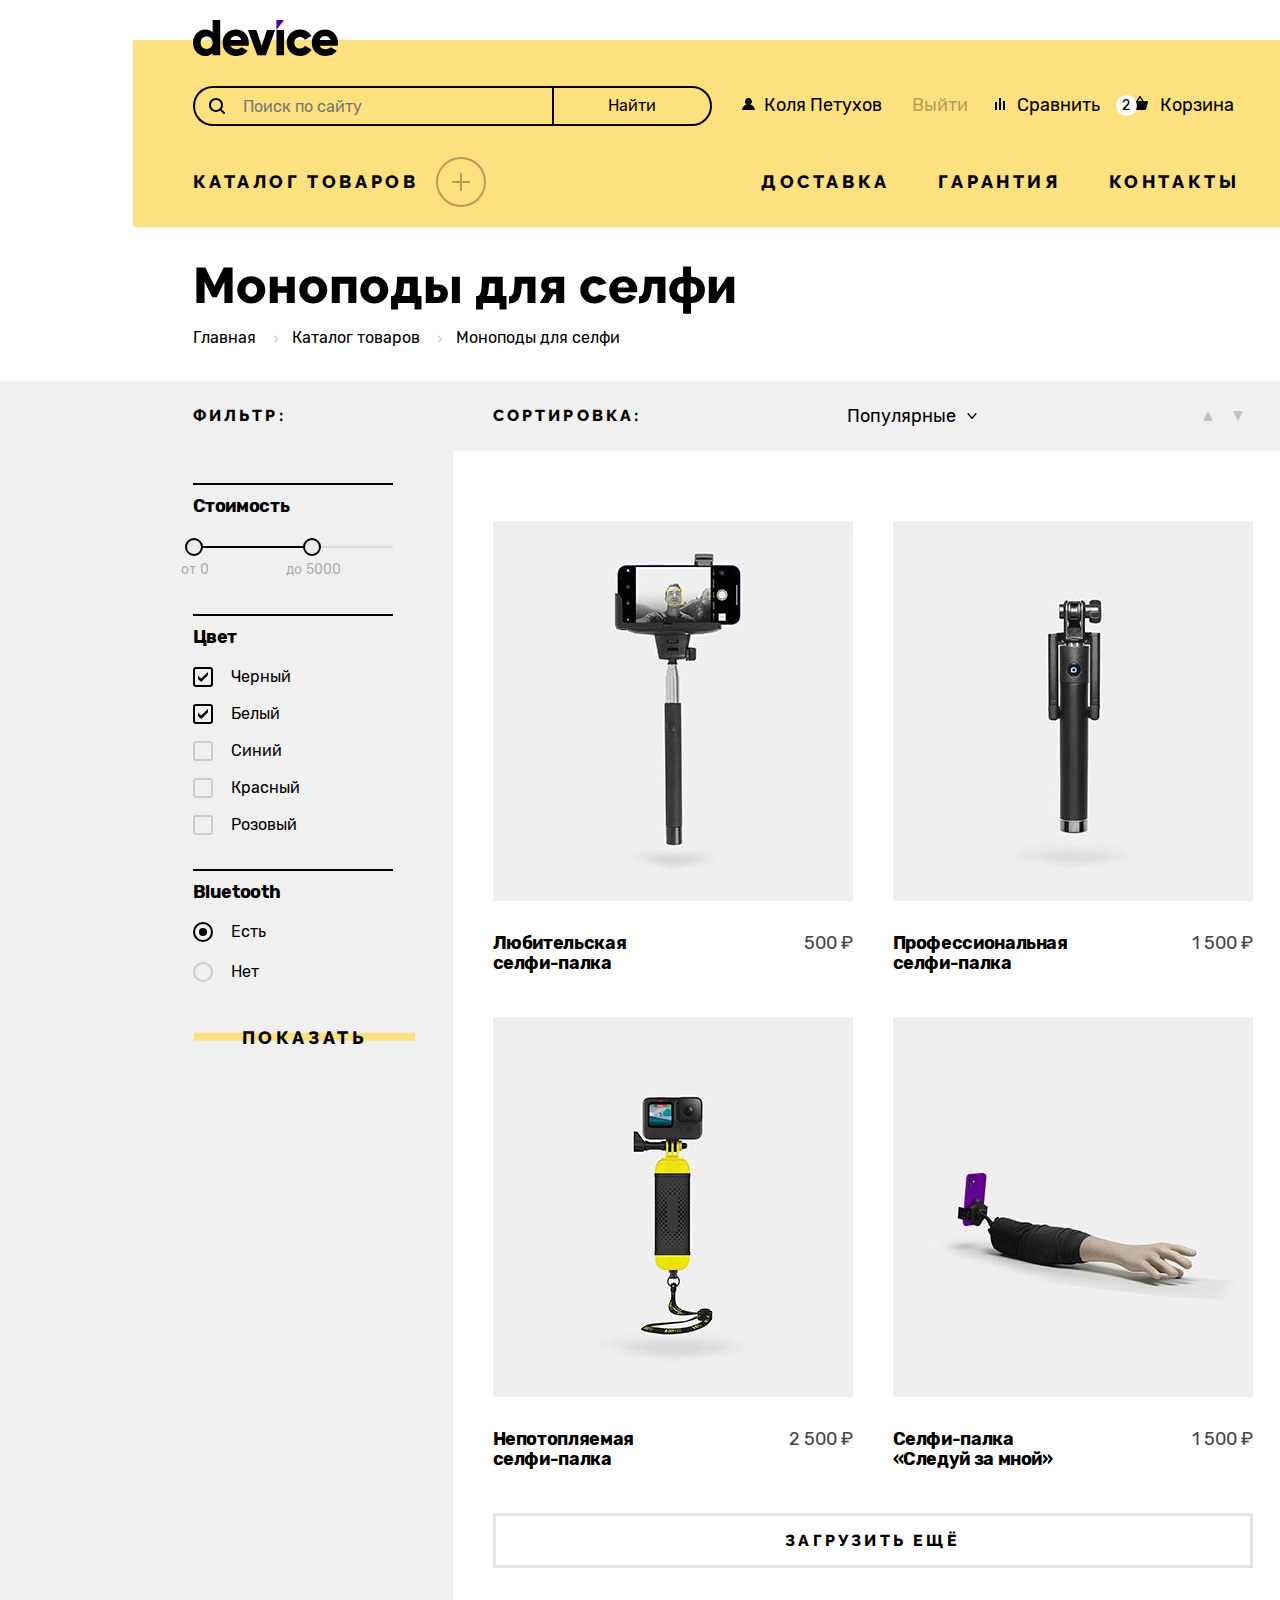
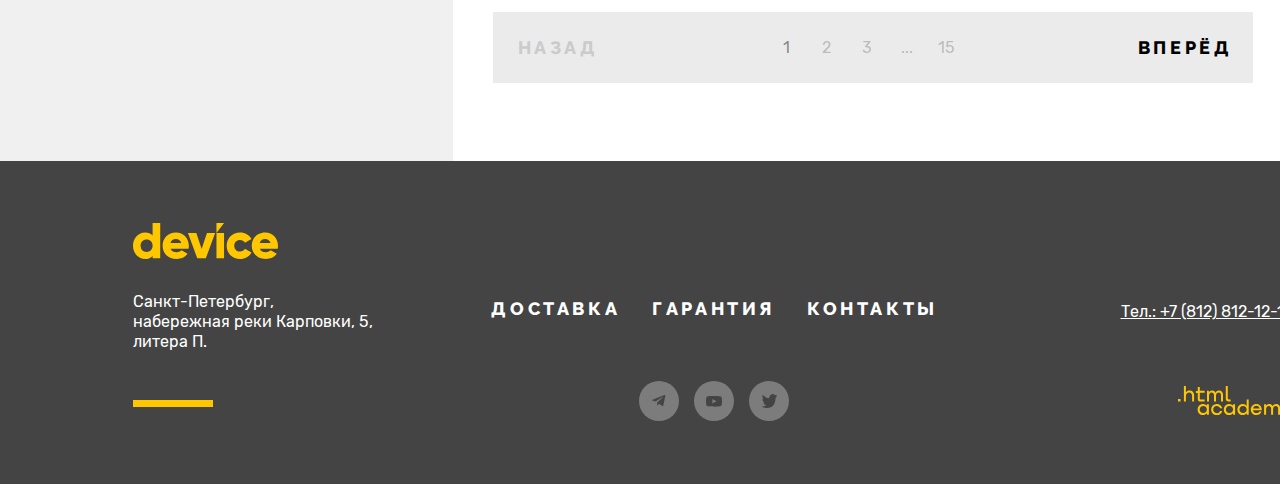
==== commit 9d036e1c: "Окончательный вариант" ====
--- a/catalog.html
+++ b/catalog.html
@@ -4,69 +4,75 @@
     <meta charset="utf-8">
     <title>Каталог</title>
     <link rel="stylesheet" href="styles/styles.css">
+    <link rel="icon" href="favicon.ico">
+    <link rel="icon" type="image/png" sizes="32x32" href="images/favicon-32x32.png">
   </head>
   <body>
-    <header class="main-header page-content">
+    <header class="main-header catalog-header page-content">
       <a class="page-header-logo link-shape" href="index.html">
-        <img class="header-logo" src="images/logo.svg" alt="Логотип интернет-магазина «Девайс»." width="149" height="40">
+        <img class="header-logo" src="images/logo.svg" alt="Логотип интернет-магазина «Девайс»." width="145" height="36">
       </a>
       <nav class="navigation">
         <div class="navigation-user">
-          <form class="search-form subsidiary">
-            <span class="visually-hidden">Поиск по сайту.</span>
+          <form class="search-form subsidiary" action="https://echo.htmlacademy.ru/" method="post">
             <div class="search-wrapper">
-              <input class="search-input" id="main-search" placeholder="Поиск по сайту" type="search" name="main-search" required>
-              <label class="main-search" for="main-search">
-              </label>
+              <div class="outline-wrapper">
+                <input class="search-input" id="main-search" placeholder="Поиск по сайту" type="search" name="main-search" required>
+                <label class="main-search" for="main-search">
+                  <span class="visually-hidden">Поиск по сайту.</span>
+                </label>
+              </div>
               <button class="search-submit" type="submit">Найти</button>
             </div>
           </form>
           <ul class="navigation-user-list list">
             <li class="navigation-user-item">
-              <a class="navigation-link header-login navigation-link-user link-shape" href="#">
-              <span class="user-login">Коля Петухов</span>
-              <span class="header-login-disabled">Выйти</span>
-              </a>
+              <div class="header-login-wrapper">
+                <a class="navigation-link header-login navigation-link-user link-shape" href="#">
+                <span class="user-login">Коля Петухов</span>
+                <span class="header-login-disabled">Выйти</span>
+                </a>
+              </div>
             </li>
             <li class="navigation-user-item">
              <a class="navigation-link navigation-link-user link-shape header-compare" href="#">Сравнить</a>
             </li>
-            <li class="navigation-user-item">
-              <a class="navigation-link navigation-link-user link-shape header-cart" href="#">Корзина</a>
+            <li class="navigation-user-item navigation-item-cart">
+              <a class="navigation-link navigation-link-user link-shape header-cart" href="#" data-counter="2">Корзина</a>
               <div class="popover popover-cart">
-                <div class="popover-content">
-                  <h2 class="popover-title visually-hidden">Корзина.</h2>
-                  <ul class="cart-items-list list">
-                    <li class="cart-item">
-                      <a class="cart-item-link link-shape" href="#">
-                        <img class="cart-thumbnail" alt="Изображение товара." width="39" height="43" src="images/product-1.jpg">
-                         <p class="cart-item-title">Любительская<br>селфи-палка</p>
-                      </a>
-                      <button class="cart-item-button link-shape" type="button">
-                        <span class="visually-hidden">Удалить из корзины.</span>
-                      </button>
-                    </li>
-                    <li class="cart-item">
-                      <a class="cart-item-link link-shape" href="#">
-                        <img class="cart-thumbnail" alt="Изображение товара." width="39" height="43" src="images/product-2.jpg">
-                        <p class="cart-item-title">Профессиональная<br>селфи-палка</p>
-                      </a>
-                      <button class="cart-item-button link-shape" type="button">
-                        <span class="visually-hidden">Удалить из корзины.</span>
-                      </button>
-                    </li>
-                  </ul>
-                  <div class="popover-cart-info">
-                    <span class="cart-total">Товаров:
-                      <span class="total-count">2</span>
-                    </span>
-                    <span class="cart-total">Сумма:
-                      <span class="total-sum">2000</span>₽
-                    </span>
-                  </div>
-                  <a class="cart-open-button link" href="#">Открыть корзину</a>
+              <div class="popover-content">
+                <span class="popover-title visually-hidden">В вашей корзине находятся.</span>
+                <ul class="cart-items-list list">
+                  <li class="cart-item">
+                    <a class="cart-item-link link-shape" href="catalog.html">
+                      <img class="cart-thumbnail" alt="Изображение товара." width="39" height="43" src="images/product-1.jpg">
+                       <p class="cart-item-title">Любительская селфи&#8209;палка</p>
+                    </a>
+                    <button class="cart-item-button link-shape" type="button">
+                      <span class="visually-hidden">Кнопка удаления товара из корзины.</span>
+                    </button>
+                  </li>
+                  <li class="cart-item">
+                    <a class="cart-item-link link-shape" href="catalog.html">
+                      <img class="cart-thumbnail" alt="Изображение товара." width="39" height="43" src="images/product-2.jpg">
+                      <p class="cart-item-title">Профессиональная селфи&#8209;палка</p>
+                    </a>
+                    <button class="cart-item-button link-shape" type="button">
+                      <span class="visually-hidden">Кнопка удаления товара из корзины.</span>
+                    </button>
+                  </li>
+                </ul>
+                <div class="popover-cart-info">
+                  <span class="cart-total">Товаров:
+                    <span class="total-count">2</span>
+                  </span>
+                  <span class="cart-total">Сумма:
+                    <span class="total-sum">2000</span>₽
+                  </span>
                 </div>
+                <a class="cart-open-button link" href="#">Открыть корзину</a>
               </div>
+            </div>
             </li>
           </ul>
         </div>
@@ -215,7 +221,7 @@
           <div class="catalog-right-column">
             <div class="sorting-container">
               <h3 class="catalog-title">Сортировка:</h3>
-              <select class="select-control link-shape">
+              <select class="select-control link-shape" aria-label="Сортировка.">
                 <option value="popular">Популярные</option>
                 <option value="cheap">Дешёвые</option>
                 <option value="expensive">Дорогие</option>
@@ -225,125 +231,128 @@
                 <button class="sorting-button button-min" type="button">Сотрировать по убыванию.</button>
               </div>
             </div>
-            <ul class="product-list list">
-              <li class="product-card">
-                <a class="product-card-link title-small" href="#">
-                  <div class="product-card-fog">
-                    <img class="product-card-image" src="images/product-1.jpg" alt="Любительская селфи-палка." width="360" height="380">
-                    <span class="product-card-more link button-yellow">Подробнее</span>
-                    <h3 class="product-card-title">Любительская селфи-палка</h3>
-                    <span class="product-card-price">500 ₽</span>
-                  </div>
-                </a>
-              </li>
-              <li class="product-card">
-                <a class="product-card-link product-new title-small" href="#">
-                  <div class="product-card-fog">
-                    <img class="product-card-image" src="images/product-2.jpg" alt="Профессиональная селфи-палка." width="360" height="380">
-                    <span class="product-card-more link button-yellow">Подробнее</span>
-                    <h3 class="product-card-title">Профессиональная селфи-палка</h3>
-                    <span class="product-card-price">1500 ₽</span>
-                  </div>
-                </a>
-              </li>
-              <li class="product-card">
-                <a class="product-card-link title-small" href="#">
-                  <div class="product-card-fog">
-                    <img class="product-card-image" src="images/product-3.jpg" alt="Непотопляемая селфи-палка." width="360" height="380">
-                    <span class="product-card-more link button-yellow">Подробнее</span>
-                    <h3 class="product-card-title">Непотопляемая селфи-палка</h3>
-                    <span class="product-card-price">2500 ₽</span>
-                  </div>
-                </a>
-              </li>
-              <li class="product-card">
-                <a class="product-card-link title-small" href="#">
-                  <div class="product-card-fog">
-                    <img class="product-card-image" src="images/product-4.jpg" alt="Селфи-палка «Следуй за мной»." width="360" height="380">
-                    <span class="product-card-more link button-yellow">Подробнее</span>
-                    <h3 class="product-card-title">Селфи-палка «Следуй за мной»</h3>
-                    <span class="product-card-price">1500 ₽</span>
-                  </div>
-                </a>
-              </li>
-            </ul>
-          <button class="catalog-button button">Загрузить ещё</button>
-          <div class="pagination">
-            <a class="link pagination-link pagination-prev pagination-disabled">Назад</a>
-            <ul class="pagination-list list">
-              <li class="pagination-item">
-                <a class="pagination-link subsidiary catalog-pagination-current">1</a>
-              </li>
-              <li class="pagination-item">
-                <a class="pagination-link subsidiary" href="#">2</a>
-              </li>
-              <li class="pagination-item">
-                <a class="pagination-link subsidiary" href="#">3</a>
-              </li>
-              <li class="pagination-item">
-                <span class="pagination-link subsidiary">...</span>
-              </li>
-              <li class="pagination-item">
-                <a class="pagination-link subsidiary" href="#">15</a>
-              </li>
-            </ul>
-            <a class="link pagination-link pagination-next" href="#">Вперёд</a>
-          </div>
+            <div class="product-result">
+              <ul class="product-list list">
+                <li class="product-card">
+                  <a class="product-card-link" href="#">
+                    <div class="product-card-fog">
+                      <img class="product-card-image" src="images/product-1.jpg" alt="Любительская селфи-палка." width="360" height="380">
+                      <span class="product-card-more link button-yellow">Подробнее</span>
+                      <h3 class="product-card-title title-small">Любительская <br> селфи-палка</h3>
+                      <span class="product-card-price">500 ₽</span>
+                    </div>
+                  </a>
+                </li>
+                <li class="product-card">
+                  <a class="product-card-link" href="#">
+                    <div class="product-card-fog">
+                      <img class="product-card-image" src="images/product-2.jpg" alt="Профессиональная селфи-палка." width="360" height="380">
+                      <span class="product-card-more link button-yellow">Подробнее</span>
+                      <h3 class="product-card-title title-small">Профессиональная селфи-палка</h3>
+                      <span class="product-card-price">1&nbsp;500 ₽</span>
+                    </div>
+                  </a>
+                </li>
+                <li class="product-card">
+                  <a class="product-card-link" href="#">
+                    <div class="product-card-fog">
+                      <img class="product-card-image" src="images/product-3.jpg" alt="Непотопляемая селфи-палка." width="360" height="380">
+                      <span class="product-card-more link button-yellow">Подробнее</span>
+                      <h3 class="product-card-title title-small">Непотопляемая селфи-палка</h3>
+                      <span class="product-card-price">2&nbsp;500 ₽</span>
+                    </div>
+                  </a>
+                </li>
+                <li class="product-card">
+                  <a class="product-card-link" href="#">
+                    <div class="product-card-fog">
+                      <img class="product-card-image" src="images/product-4.jpg" alt="Селфи-палка «Следуй за мной»." width="360" height="380">
+                      <span class="product-card-more link button-yellow">Подробнее</span>
+                      <h3 class="product-card-title title-small">Селфи-палка «Следуй за мной»</h3>
+                      <span class="product-card-price">1&nbsp;500 ₽</span>
+                    </div>
+                  </a>
+                </li>
+              </ul>
+            <button class="catalog-button button" type="button">Загрузить ещё</button>
+            <div class="pagination">
+              <a class="link pagination-prev pagination-button pagination-disabled">Назад</a>
+              <ul class="pagination-list list">
+                <li class="pagination-item">
+                  <a class="pagination-link subsidiary pagination-button catalog-pagination-current">1</a>
+                </li>
+                <li class="pagination-item">
+                  <a class="pagination-link pagination-button subsidiary" href="#">2</a>
+                </li>
+                <li class="pagination-item">
+                  <a class="pagination-link pagination-button subsidiary" href="#">3</a>
+                </li>
+                <li class="pagination-item">
+                  <span class="pagination-link subsidiary">...</span>
+                </li>
+                <li class="pagination-item">
+                  <a class="pagination-link pagination-button subsidiary" href="#">15</a>
+                </li>
+              </ul>
+              <a class="link pagination-next pagination-button" href="#">Вперёд</a>
+            </div>
+            </div>
           </div>
         </section>
       </div>
     </main>
     <footer class="page-footer">
-     <div class="page-footer-container page-content">
-        <a class="footer-contacts-logo">
-          <img class="footer-logo" src="images/logo-footer.svg" alt="Логотип интернет-магазина «Девайс»." width="149" height="40">
+      <div class="page-content">
+        <a class="footer-contacts-logo link-shape" href="index.html">
+        <img class="footer-logo" src="images/logo-footer.svg" alt="Логотип интернет-магазина «Девайс»." width="145" height="36">
         </a>
-        <nav class="footer-navigation">
-          <ul class="footer-navigation-list navigation-list list">
-            <li class="footer-navigation-item navigation-item">
-             <a class="footer-navigation-link navigation-link link" href="#">Доставка</a>
-            </li>
-            <li class="footer-navigation-item navigation-item">
-              <a class="footer-navigation-link navigation-link link" href="#">Гарантия</a>
-            </li>
-            <li class="footer-navigation-item navigation-item">
-              <a class="footer-navigation-link navigation-link link" href="#">Контакты</a>
-            </li>
-          </ul>
-        </nav>
-        <address class="footer-contacts-address subsidiary">
-          <p class="footer-address-text">Санкт-Петербург, набережная реки Карповки, 5, литера П.</p>
-          <a class="footer-contacts-phone" href="tel:+78128121212">Тел.: +7 (812) 812-12-12</a>
-        </address>
-        <ul class="footer-social-list list">
-          <li class="footer-social-item">
-            <a class="footer-social-link footer-social-telegram" href="https://t.me/htmlacademy">
-              <span class="visually-hidden">Девайс в Телеграм.</span>
+        <div class="page-footer-container">
+          <div class="footer-address">
+            <p class="footer-address-text subsidiary">Санкт-Петербург, набережная реки&nbsp;Карповки, 5, литера П.</p>
+          </div>
+          <div class="foter-navigation-conteiner">
+            <nav class="footer-navigation">
+              <ul class="footer-navigation-list navigation-list list">
+                <li class="footer-navigation-item navigation-item">
+                 <a class="footer-navigation-link navigation-link link" href="#">Доставка</a>
+                </li>
+                <li class="footer-navigation-item navigation-item">
+                  <a class="footer-navigation-link navigation-link link" href="#">Гарантия</a>
+                </li>
+                <li class="footer-navigation-item navigation-item">
+                  <a class="footer-navigation-link navigation-link link" href="#">Контакты</a>
+                </li>
+              </ul>
+            </nav>
+            <ul class="footer-social-list list">
+              <li class="footer-social-item">
+                <a class="footer-social-link footer-social-telegram" href="https://t.me/htmlacademy">
+                  <span class="visually-hidden">Девайс в Телеграм.</span>
+                </a>
+              </li>
+              <li class="footer-social-item">
+                <a class="footer-social-link footer-social-youtube" href="https://www.youtube.com/user/htmlacademyru">
+                  <span class="visually-hidden">Девайс на YouTube.</span>
+                </a>
+              </li>
+              <li class="footer-social-item">
+                <a class="footer-social-link footer-social-twitter" href="https://twitter.com/htmlacademy_ru ">
+                  <span class="visually-hidden">Девайс в Твиттер.</span>
+                </a>
+              </li>
+            </ul>
+          </div>
+          <div class="footer-link-wrapper">
+            <a class="footer-contacts-phone" href="tel:+78128121212">Тел.: +7 (812) 812-12-12</a>
+            <a class="html-academy-link" href="https://htmlacademy.ru/">
+              <span class="visually-hidden">Ссылка на htmlacademy.</span>
+              <svg class="footer-icon" aria-hidden="true" width="115" height="33" viewBox="0 0 115 33" fill="none" xmlns="http://www.w3.org/2000/svg" role="img" aria-label="Логотип HTML Academy.">
+                <path fill-rule="evenodd" clip-rule="evenodd" d="M0 12.9v2.6h2.5v-2.6H0Zm11.6-8.4c-1.6 0-2.8.7-3.6 1.7h-.1V0h-2v15.5h2v-5.3c0-2.1 1.3-3.6 3.3-3.6 1.8 0 2.9 1.4 2.9 3.2v5.7h2V9.4c.1-3-1.8-4.9-4.5-4.9Zm15 .3h-4.8V1.1h-2v3.8h-1.9v2h1.9v6c0 1.7 1 2.7 2.7 2.7h4.1v-2h-3.7c-.7 0-1.1-.4-1.1-1.1V6.8h4.8v-2Zm14.5-.2c-1.6 0-2.9.8-3.5 2.1h-.1c-.6-1.2-1.8-2.1-3.4-2.1-1.4 0-2.5.8-3.1 1.8h-.1V4.8H29v10.6h2V10c0-2 1-3.5 2.6-3.5 1.5 0 2.4 1 2.4 2.6v6.3h2V9.8c0-2.4 1.4-3.3 2.6-3.3 1.5 0 2.4 1 2.4 2.6v6.3h2V8.9c.1-2.5-1.4-4.3-3.9-4.3Zm6.7 8.1c0 1.7 1 2.7 2.8 2.7h2v-2h-1.7c-.7 0-1.1-.4-1.1-1.1V0h-2v12.7Zm-18.9 7c-.9-1.1-2.2-1.8-3.9-1.8-3.1 0-5.4 2.3-5.4 5.6s2.3 5.6 5.4 5.6c1.8 0 3-.8 3.8-1.9h.1v1.6h2V18.2h-2v1.5Zm-3.6 7.4c-2.2 0-3.6-1.6-3.6-3.6s1.4-3.6 3.6-3.6 3.6 1.6 3.6 3.6c0 1.9-1.4 3.6-3.6 3.6ZM44.2 22c-.5-2.4-2.6-4.1-5.4-4.1a5.4 5.4 0 0 0-5.6 5.6c0 3.1 2.2 5.6 5.6 5.6 2.8 0 4.9-1.8 5.4-4.2h-2.1a3.4 3.4 0 0 1-3.3 2.3c-2.2 0-3.6-1.6-3.6-3.6s1.4-3.6 3.6-3.6c1.6 0 2.8 1 3.3 2.2h2.1V22Zm10.9-2.3c-.9-1.1-2.2-1.8-3.9-1.8-3.1 0-5.4 2.3-5.4 5.6s2.3 5.6 5.4 5.6c1.8 0 3-.8 3.8-1.9h.1v1.6h2V18.2h-2v1.5Zm-3.6 7.4c-2.2 0-3.6-1.6-3.6-3.6s1.4-3.6 3.6-3.6 3.6 1.6 3.6 3.6c0 1.9-1.5 3.6-3.6 3.6Zm17.2-7.3c-.9-1.1-2.2-1.9-3.9-1.9-3.1 0-5.4 2.3-5.4 5.6s2.2 5.6 5.4 5.6c1.7 0 3-.8 3.8-1.8h.1v1.5h2V13.4h-2v6.4Zm-3.6 7.3c-2.2 0-3.6-1.6-3.6-3.6s1.4-3.6 3.6-3.6 3.6 1.6 3.6 3.6c-.1 2-1.5 3.6-3.6 3.6Zm13.2-9.2c-3.3 0-5.5 2.5-5.5 5.6 0 3 2.1 5.6 5.5 5.6 2.5 0 4.5-1.3 5.2-3.6h-2.1c-.5 1-1.6 1.6-3 1.6-1.9 0-3.3-1.3-3.4-2.9h8.8c.2-3.6-2-6.3-5.5-6.3Zm0 1.9c1.7 0 3 1 3.3 2.6h-6.5c.3-1.5 1.5-2.6 3.2-2.6Zm19.9-1.9c-1.6 0-2.9.8-3.6 2h-.1c-.6-1.2-1.8-2-3.4-2-1.4 0-2.5.7-3.1 1.8v-1.5h-1.9v10.6h2v-5.4c0-2 1-3.4 2.6-3.5 1.5 0 2.4 1 2.4 2.6v6.3h2v-5.6c0-2.4 1.4-3.3 2.6-3.3 1.5 0 2.4 1 2.4 2.6v6.3h2v-6.5c.1-2.6-1.4-4.4-3.9-4.4Zm11.2 9.1-3.6-8.9h-2.2l4.8 11.6c-.3.9-.7 1.2-1.7 1.2h-2.5v2h2.5c1.8 0 2.8-.8 3.5-2.6l4.7-12.2h-2.1l-3.4 8.9Z"/>
+              </svg>
             </a>
-          </li>
-          <li class="footer-social-item">
-            <a class="footer-social-link footer-social-youtube" href="https://www.youtube.com/user/htmlacademyru">
-              <span class="visually-hidden">Девайс на YouTube.</span>
-            </a>
-          </li>
-          <li class="footer-social-item">
-            <a class="footer-social-link footer-social-twitter" href="https://twitter.com/htmlacademy_ru ">
-              <span class="visually-hidden">Девайс в Твиттер.</span>
-            </a>
-          </li>
-        </ul>
-        <a class="html-academy-link" href="https://htmlacademy.ru/">
-          <svg class="footer-icon" aria-hidden="true" width="115" height="33" viewBox="0 0 115 33" fill="none" xmlns="http://www.w3.org/2000/svg">
-            <path fill-rule="evenodd" clip-rule="evenodd" d="M0 12.9v2.6h2.5v-2.6H0Zm11.6-8.4c-1.6 0-2.8.7-3.6 1.7h-.1V0h-2v15.5h2v-5.3c0-2.1 1.3-3.6 3.3-3.6 1.8 0 2.9 1.4 2.9 3.2v5.7h2V9.4c.1-3-1.8-4.9-4.5-4.9Zm15 .3h-4.8V1.1h-2v3.8h-1.9v2h1.9v6c0 1.7 1 2.7 2.7 2.7h4.1v-2h-3.7c-.7 0-1.1-.4-1.1-1.1V6.8h4.8v-2Zm14.5-.2c-1.6 0-2.9.8-3.5 2.1h-.1c-.6-1.2-1.8-2.1-3.4-2.1-1.4 0-2.5.8-3.1 1.8h-.1V4.8H29v10.6h2V10c0-2 1-3.5 2.6-3.5 1.5 0 2.4 1 2.4 2.6v6.3h2V9.8c0-2.4 1.4-3.3 2.6-3.3 1.5 0 2.4 1 2.4 2.6v6.3h2V8.9c.1-2.5-1.4-4.3-3.9-4.3Zm6.7 8.1c0 1.7 1 2.7 2.8 2.7h2v-2h-1.7c-.7 0-1.1-.4-1.1-1.1V0h-2v12.7Zm-18.9 7c-.9-1.1-2.2-1.8-3.9-1.8-3.1 0-5.4 2.3-5.4 5.6s2.3 5.6 5.4 5.6c1.8 0 3-.8 3.8-1.9h.1v1.6h2V18.2h-2v1.5Zm-3.6 7.4c-2.2 0-3.6-1.6-3.6-3.6s1.4-3.6 3.6-3.6 3.6 1.6 3.6 3.6c0 1.9-1.4 3.6-3.6 3.6ZM44.2 22c-.5-2.4-2.6-4.1-5.4-4.1a5.4 5.4 0 0 0-5.6 5.6c0 3.1 2.2 5.6 5.6 5.6 2.8 0 4.9-1.8 5.4-4.2h-2.1a3.4 3.4 0 0 1-3.3 2.3c-2.2 0-3.6-1.6-3.6-3.6s1.4-3.6 3.6-3.6c1.6 0 2.8 1 3.3 2.2h2.1V22Zm10.9-2.3c-.9-1.1-2.2-1.8-3.9-1.8-3.1 0-5.4 2.3-5.4 5.6s2.3 5.6 5.4 5.6c1.8 0 3-.8 3.8-1.9h.1v1.6h2V18.2h-2v1.5Zm-3.6 7.4c-2.2 0-3.6-1.6-3.6-3.6s1.4-3.6 3.6-3.6 3.6 1.6 3.6 3.6c0 1.9-1.5 3.6-3.6 3.6Zm17.2-7.3c-.9-1.1-2.2-1.9-3.9-1.9-3.1 0-5.4 2.3-5.4 5.6s2.2 5.6 5.4 5.6c1.7 0 3-.8 3.8-1.8h.1v1.5h2V13.4h-2v6.4Zm-3.6 7.3c-2.2 0-3.6-1.6-3.6-3.6s1.4-3.6 3.6-3.6 3.6 1.6 3.6 3.6c-.1 2-1.5 3.6-3.6 3.6Zm13.2-9.2c-3.3 0-5.5 2.5-5.5 5.6 0 3 2.1 5.6 5.5 5.6 2.5 0 4.5-1.3 5.2-3.6h-2.1c-.5 1-1.6 1.6-3 1.6-1.9 0-3.3-1.3-3.4-2.9h8.8c.2-3.6-2-6.3-5.5-6.3Zm0 1.9c1.7 0 3 1 3.3 2.6h-6.5c.3-1.5 1.5-2.6 3.2-2.6Zm19.9-1.9c-1.6 0-2.9.8-3.6 2h-.1c-.6-1.2-1.8-2-3.4-2-1.4 0-2.5.7-3.1 1.8v-1.5h-1.9v10.6h2v-5.4c0-2 1-3.4 2.6-3.5 1.5 0 2.4 1 2.4 2.6v6.3h2v-5.6c0-2.4 1.4-3.3 2.6-3.3 1.5 0 2.4 1 2.4 2.6v6.3h2v-6.5c.1-2.6-1.4-4.4-3.9-4.4Zm11.2 9.1-3.6-8.9h-2.2l4.8 11.6c-.3.9-.7 1.2-1.7 1.2h-2.5v2h2.5c1.8 0 2.8-.8 3.5-2.6l4.7-12.2h-2.1l-3.4 8.9Z"/>
-          </svg>
-        </a>
+          </div>
+        </div>
       </div>
     </footer>
-    <script>
-            let buttonOpen = document.querySelector('.header-cart');
-      buttonOpen.onclick = function() {
-  document.querySelector('.popover-cart').classList.toggle('cart-open');
-};
-    </script>
   </body>
 </html>
--- a/styles/styles.css
+++ b/styles/styles.css
@@ -29,6 +29,7 @@
 *,
 *::after,
 *::before {
+  -webkit-box-sizing: border-box;
   box-sizing: border-box;
 }
 
@@ -37,19 +38,28 @@
   width: 1px;
   height: 1px;
   margin: -1px;
+  border: 0;
   padding: 0;
-  border: 0;
+  white-space: nowrap;
+  -webkit-clip-path: inset(100%);
+  clip-path: inset(100%);
   clip: rect(0 0 0 0);
   overflow: hidden;
 }
 
 body {
-  margin: 0;
-  display: flex;
+  display: -webkit-box;
+  display: -ms-flexbox;
+  display: flex;
+  -webkit-box-orient: vertical;
+  -webkit-box-direction: normal;
+  -ms-flex-direction: column;
   flex-direction: column;
   min-width: 1425px;
   min-height: 100%;
+  margin: 0;
   font-family: "Rubik", sans-serif;
+  font-weight: 400;
   font-size: 18px;
   line-height: 30px;
   background-color: #ffffff;
@@ -66,9 +76,11 @@
 }
 
 .main-header {
-  background: linear-gradient(#ffffff 40px,#ffe17f 40px);
+  position: relative;
+  padding: 20px 60px 0 60px;
+  background: linear-gradient(#ffffff 40px, #ffe17f 40px);
   color: #000000;
-  position: relative;
+  z-index: 1;
 }
 
 .link {
@@ -102,7 +114,7 @@
 
 .navigation-link {
   text-decoration: none;
-  color: inherit;
+  color: #000000;
   display: block;
   padding: 8px 0;
 }
@@ -115,15 +127,18 @@
 }
 
 .main-slider {
+  position: relative;
+  -webkit-transform: translateY(-16px);
+  transform: translateY(-16px);
+  margin-bottom: 38px;
   background: linear-gradient(#ffe17f 150px, #ffffff 150px);
-  position: relative;
   z-index: -1;
 }
 
 .tabs {
   position: relative;
+  margin-bottom: 70px;
   background: linear-gradient(#ffffff 102px, #f0f0f0 102px);
-  margin-bottom: 70px;
   z-index: -1;
 }
 
@@ -143,9 +158,12 @@
 }
 
 .footer-contacts-phone {
-  grid-column: 3/-1;
+  display: block;
+  padding: 10px 0;
   color: #ffffff;
-  align-self:center;
+  font-size: 16px;
+  line-height: 20px;
+  font-style: normal;
 }
 
 .subsidiary {
@@ -163,7 +181,11 @@
 }
 
 .subscribe-input {
-  font: inherit;
+  padding-left: 20px;
+  font-family: "Rubik", sans-serif;
+  font-weight: 400;
+  font-size: 18px;
+  line-height: 30px;
   border: none;
   background-color: transparent;
   border-bottom: solid 3px #c4c4c4;
@@ -205,7 +227,7 @@
 .product-list-link {
   position: relative;
   display: block;
-  padding: 193px 0 20px 0;
+  padding: 193px 0 14px 0;
   font-family: "Raleway", sans-serif;
   font-weight: 800;
   color: #000000;
@@ -216,7 +238,9 @@
 }
 
 .title-small {
+  font-family: "Rubik", sans-serif;
   font-weight: 700;
+  font-size: 18px;
   line-height: 20px;
   letter-spacing: -0.02em;
   color: #000000;
@@ -224,7 +248,6 @@
 }
 
 .catalog-filter-group {
-  position: relative;
   border: none;
   margin: 0;
   padding: 0;
@@ -232,14 +255,21 @@
 }
 
 .select-control {
-  width: 142px;
+  min-width: 142px;
   padding-right: 32px;
-  font: inherit;
+  margin-right: 100px;
+  font-family: "Rubik", sans-serif;
+  font-weight: 400;
+  font-size: 18px;
+  line-height: 30px;
+  color: #000000;
   background-color: #f0f0f0;
   border: none;
   background-image: url("../images/select-arrow.svg");
   background-repeat: no-repeat;
   background-position: right 12px center;
+  -webkit-appearance: none;
+  -moz-appearance: none;
   appearance: none;
 }
 
@@ -249,9 +279,21 @@
   margin: 0 0 15px;
 }
 
+.sorting-buttons {
+  width: 60px;
+  display: -webkit-box;
+  display: -ms-flexbox;
+  display: flex;
+  -webkit-box-pack: justify;
+  -ms-flex-pack: justify;
+  justify-content: space-between;
+}
+
 .catalog-title {
   margin: 0;
-  padding: 0;
+  padding: 5px 0;
+  width: 210px;
+  margin-right: 40px;
   font-family: "Raleway", sans-serif;
   font-weight: 800;
   color: #000000;
@@ -262,10 +304,14 @@
 }
 
 .slider-pagination {
-  display: flex;
+  display: -webkit-box;
+  display: -ms-flexbox;
+  display: flex;
+  -webkit-box-pack: center;
+  -ms-flex-pack: center;
   justify-content: center;
   counter-reset: slider;
-  margin-bottom: 70px;
+  margin-top: -16px;
 }
 
 .pagination-active::before {
@@ -277,13 +323,16 @@
   line-height: 180px;
   width: 250px;
   height: 135px;
-  top: 0;
-  right: 0;
+  top: 8px;
+  right: 30px;
   color: #ffffff;
 }
 
 .slider-item {
-  display: flex;
+  display: -webkit-box;
+  display: -ms-flexbox;
+  display: flex;
+  -ms-flex-wrap: wrap;
   flex-wrap: wrap;
 }
 
@@ -300,29 +349,39 @@
 }
 
 .navigation {
+  display: -ms-grid;
   display: grid;
+  -ms-grid-columns: 517px auto;
   grid-template-columns: 517px auto;
-  margin: 0 60px 20px 60px;
+  padding-top: 30px;
 }
 
 .navigation-list {
-  display: flex;
+  display: -webkit-box;
+  display: -ms-flexbox;
+  display: flex;
+  -ms-flex-wrap: wrap;
   flex-wrap: wrap;
 }
 
 .slider-content {
   width: 560px;
-  padding: 120px 0 0;
+  padding: 120px 0 0 0;
 }
 
 .main-slider-characteristics {
-  display: flex;
+  display: -webkit-box;
+  display: -ms-flexbox;
+  display: flex;
+  -ms-flex-wrap: wrap;
   flex-wrap: wrap;
   margin: 0;
 }
 
 .product-sections-list {
+  display: -ms-grid;
   display: grid;
+  -ms-grid-columns: 160px 40px 160px 40px 160px 40px 160px 40px 160px 40px 160px;
   grid-template-columns: repeat(6, 160px);
   gap: 40px;
   margin-bottom: 70px;
@@ -339,44 +398,44 @@
 }
 
 .virtual-reality::before {
-  background-image: url(../images/virtual-reality-icon.svg);
+  background-image: url("../images/virtual-reality-icon.svg");
   background-repeat: no-repeat;
   background-position: center;
 }
 
 .monopods::before {
-  background-image: url(../images/monopods-icon.svg);
+  background-image: url("../images/monopods-icon.svg");
+  background-repeat: no-repeat;
+  background-position: bottom;
+}
+
+.action-cameras::before {
+  background-image: url("../images/action-cameras-icon.svg");
   background-repeat: no-repeat;
   background-position: center;
 }
 
-.action-cameras::before {
-  background-image: url(../images/action-cameras-icon.svg);
+.fitness-bracelets::before {
+  background-image: url("../images/fitness-bracelets-icon.svg");
   background-repeat: no-repeat;
   background-position: center;
 }
 
-.fitness-bracelets::before {
-  background-image: url(../images/fitness-bracelets-icon.svg);
+.smart-watch::before {
+  background-image: url("../images/smart-watch-icon.svg");
   background-repeat: no-repeat;
   background-position: center;
 }
 
-.smart-watch::before {
-  background-image: url(../images/smart-watch-icon.svg);
+.quadrocopters::before {
+  background-image: url("../images/quadrocopters-icon.svg");
   background-repeat: no-repeat;
   background-position: center;
 }
 
-.quadrocopters::before {
-  background-image: url(../images/quadrocopters-icon.svg);
-  background-repeat: no-repeat;
-  background-position: center;
-}
-
 .tab-pagination {
   min-width: 280px;
-  margin-right: 116px;
+  margin-right: 123px;
   padding-left: 5px;
 }
 
@@ -387,97 +446,123 @@
 
 .tabs-wrapper {
   position: relative;
-  display: flex;
+  display: -webkit-box;
+  display: -ms-flexbox;
+  display: flex;
+  -ms-flex-line-pack: start;
   align-content: flex-start;
-  padding: 64px 310px 140px 0;
+  padding: 64px 270px 134px 0;
 }
 
 .index-info {
   position: relative;
-  display: flex;
-  margin-bottom: 80px;
+  display: -webkit-box;
+  display: -ms-flexbox;
+  display: flex;
+  margin-bottom: 70px;
   padding-top: 47px;
 }
 
 .subscribe-wrapper {
+  display: -ms-grid;
   display: grid;
+  -ms-grid-columns: 560px 40px 560px;
   grid-template-columns: repeat(2, 560px);
+  -webkit-column-gap: 40px;
+  -moz-column-gap: 40px;
   column-gap: 40px;
-  grid-row-gap: 144px;
+  grid-row-gap: 132px;
   padding-top: 64px;
-  padding-bottom: 56px;
+  padding-bottom: 54px;
 }
 
 .subscribe-title {
   width: 520px;
   margin: 0;
+  padding-left: 5px;
 }
 
 .subscribe-description {
   width: 560px;
+  padding: 10px;
 }
 
 .about {
-  width: 520px;
-  margin-right: 108px;
-}
-
-.contacts {
-  width: 532px;
+  margin-right: 131px;
+  padding-right: 23px;
 }
 
 .footer-social-list {
-  grid-column: 2/3;
-  margin: auto;
-  width: 150px;
-  height: 40px;
-  display: flex;
+  display: -webkit-box;
+  display: -ms-flexbox;
+  display: flex;
+  -ms-flex-wrap: wrap;
+  flex-wrap: wrap;
+  padding: 2px 45px 0 146px;
 }
 
 .page-footer-container {
   position: relative;
+  display: -ms-grid;
   display: grid;
-  grid-template-columns: 358px 560px 242px;
-  grid-row-gap: 35px;
-  padding: 61px 0;
+  -ms-grid-columns: minmax(0, auto) 55px minmax(0, auto) 55px minmax(0, auto);
+  grid-template-columns: repeat(3, minmax(0, auto));
+  justify-items: start;
+  gap: 55px;
+  padding: 33px 0 61px 0;
 }
 
 .catalog-products {
-  display: flex;
-  padding: 25px 0 0 60px;
+  display: -webkit-box;
+  display: -ms-flexbox;
+  display: flex;
+  -ms-flex-wrap: wrap;
+  flex-wrap: wrap;
+  padding: 20px 0 0 60px;
 }
 
 .catalog-filter {
-  width: 320px;
+  width: 260px;
+  padding-right: 60px;
 }
 
 .catalog-right-column {
   width: 840px;
-  background-color: #ffffff;
 }
 
 .sorting-container {
-  display: flex;
-  padding: 0 40px 25px 40px;
+  display: -webkit-box;
+  display: -ms-flexbox;
+  display: flex;
+  -ms-flex-wrap: wrap;
+  flex-wrap: wrap;
+  padding: 0 40px 0 40px;
   background-color: #f0f0f0;
-  align-items: center;
+  -webkit-box-pack: justify;
+  -ms-flex-pack: justify;
   justify-content: space-between;
+  margin-bottom: 20px;
 }
 
 .product-list {
+  display: -ms-grid;
   display: grid;
-  grid-template-columns: repeat(2, 360px);
+  -ms-grid-columns: 1fr 40px 1fr;
+  grid-template-columns: repeat(2, 1fr);
+  -webkit-column-gap: 40px;
+  -moz-column-gap: 40px;
   column-gap: 40px;
   grid-row-gap: 44px;
-  padding-top: 70px;
+  -webkit-box-pack: center;
+  -ms-flex-pack: center;
   justify-content: center;
   margin-bottom: 44px;
 }
 
 .catalog-button {
-  width: 760px;
-  margin: 0 40px 40px 40px;
-  padding: 18px;
+  width: 100%;
+  margin-bottom: 44px;
+  padding: 15px;
   background-color: #ffffff;
   font-family: "Raleway", sans-serif;
   font-weight: 800;
@@ -487,23 +572,29 @@
 }
 
 .pagination {
+  width: 100%;
+  display: -ms-grid;
+  display: grid;
+  -ms-grid-columns: minmax(0, auto) 10px minmax(0, auto) 10px minmax(0, auto);
+  grid-template-columns: repeat(3, minmax(0, auto));
+  gap: 10px;
+  grid-auto-flow: column dense;
+  -webkit-box-align: center;
+  -ms-flex-align: center;
+  align-items: center;
   background-color: #ebebeb;
-  width: 760px;
-  display: flex;
-  justify-content: space-between;
-  margin: 0 40px 40px;
-  padding: 25px;
-  align-items: center;
 }
 
 .slider-title {
   position: relative;
+  margin-bottom: 29px;
   z-index: 1;
-  margin-bottom: 29px;
 }
 
 .search-input {
+  position: relative;
   width: 359px;
+  height: 100%;
   border: solid 2px #000000;
   border-right: 1px;
   padding: 8px 48px;
@@ -520,15 +611,14 @@
   content: "";
   width: 16px;
   height: 16px;
-  background-image: url(../images/search-icon.svg);
+  background-image: url("../images/search-icon.svg");
   top: 30%;
-  left:16px;
+  left: 16px;
 }
 
 .search-form {
-  display: flex;
-  align-items: flex-start;
-  margin-right: 27px;
+  margin-right: 30px;
+  padding-top: 12px;
 }
 
 .search-submit {
@@ -547,9 +637,10 @@
 
 .page-header-logo {
   display: block;
-  box-sizing:content-box;
+  -webkit-box-sizing: content-box;
+  box-sizing: content-box;
   width: 149px;
-  padding: 20px 60px;
+  line-height: 0;
 }
 
 .header-login::before {
@@ -557,7 +648,7 @@
   content: "";
   width: 13px;
   height: 12px;
-  background-image: url(../images/man-icon.svg);
+  background-image: url("../images/man-icon.svg");
   top: 10px;
   left: 0;
 }
@@ -567,19 +658,12 @@
   padding: 2px 0 2px 22px;
 }
 
-.header-login {
-  display: flex;
-  justify-content: space-between;
-  width: 230px;
-  margin-right: 26px;
-}
-
 .header-compare::before {
   position: absolute;
   content: "";
   width: 10px;
   height: 12px;
-  background-image: url(../images/compare.svg);
+  background-image: url("../images/compare.svg");
   left: 0;
   top: 10px;
 }
@@ -589,24 +673,37 @@
   content: "";
   width: 16px;
   height: 14px;
-  background-image: url(../images/basket.svg);
-  left: 20px;
+  background-image: url("../images/basket.svg");
+  left: 16px;
   top: 8px;
 }
 
 .header-navigation-list {
+  -ms-flex-wrap: wrap;
   flex-wrap: wrap;
+  -webkit-box-pack: end;
+  -ms-flex-pack: end;
   justify-content: flex-end;
   padding: 0;
+  -webkit-box-align: center;
+  -ms-flex-align: center;
   align-items: center;
   width: 530px;
-  grid-row: 2/3;
+  -ms-grid-column: 2;
+  -ms-grid-column-span: 1;
+  grid-column: 2/3;
 }
 
 .navigation-catalog-button {
   position: relative;
-  display: flex;
+  display: -webkit-box;
+  display: -ms-flexbox;
+  display: flex;
+  -webkit-box-align: center;
+  -ms-flex-align: center;
   align-items: center;
+  -webkit-box-pack: justify;
+  -ms-flex-pack: justify;
   justify-content: space-between;
   width: 293px;
   text-align: left;
@@ -618,19 +715,25 @@
   width: 20px;
   height: 60px;
   background-color: transparent;
-  background-image: url(../images/arrow.svg);
+  background-image: url("../images/arrow.svg");
   border: none;
+  cursor: pointer;
 }
 
 .slider-next {
+  -webkit-transform: rotate(180deg);
   transform: rotate(180deg);
 }
 
 .slider-control {
   position: absolute;
+  display: -webkit-box;
+  display: -ms-flexbox;
   display: flex;
   width: 530px;
-  justify-content:space-between;
+  -webkit-box-pack: justify;
+  -ms-flex-pack: justify;
+  justify-content: space-between;
   padding-top: 200px;
   left: 30px;
   top: 10px;
@@ -645,19 +748,24 @@
 }
 
 .slider-characteristic {
-  display: flex;
+  display: -webkit-box;
+  display: -ms-flexbox;
+  display: flex;
+  -webkit-box-orient: vertical;
+  -webkit-box-direction: reverse;
+  -ms-flex-direction: column-reverse;
   flex-direction: column-reverse;
 }
 
 .main-slider-description {
-  margin-bottom: 60px;
+  margin-bottom: 50px;
 }
 
 .main-slider-link {
-  margin-bottom: 60px;
+  margin-bottom: 50px;
+  padding: 10px 10px 10px 20px;
   width: 210px;
   text-align: center;
-  padding: 10px;
 }
 
 .slider-characteristic:not(:last-child) {
@@ -665,22 +773,26 @@
 }
 
 .subscribe-form {
+  display: -webkit-box;
+  display: -ms-flexbox;
   display: flex;
   grid-column: 1/-1;
 }
 
 .breadcrumbs-list {
-  display: flex;
+  display: -webkit-box;
+  display: -ms-flexbox;
+  display: flex;
+  -ms-flex-wrap: wrap;
   flex-wrap: wrap;
-  width: 1160px;
 }
 
 .inner-header {
-  padding: 34px 60px;
+  padding: 34px 60px 29px 60px;
 }
 
 .breadcrumbs-item:not(:last-child) {
-  margin-right: 36px;
+  margin-right: 14px;
 }
 
 .delivery-item:not(:last-child) {
@@ -688,14 +800,15 @@
 }
 
 .about-delivery-list {
-  margin-bottom: 40px;
+  margin-bottom: 30px;
 }
 
 .contacts-schedule {
-  margin-bottom: 40px;
+  margin-bottom: 30px;
 }
 
 .catalog-filter-title {
+  position: relative;
   padding: 0;
   margin-bottom: 20px;
 }
@@ -705,34 +818,49 @@
 }
 
 .pagination-link {
-  padding: 12px 18px;
+  width: 100%;
+  display: block;
+  padding: 10px 5px;
   color: rgba(68, 68, 68, 0.3);
 }
 
 .pagination-list {
-  width: 200px;
-  display: flex;
-  justify-content: space-between;
+  display: -webkit-box;
+  display: -ms-flexbox;
+  display: flex;
+  -ms-flex-wrap: wrap;
+  flex-wrap: wrap;
+  -ms-grid-column-align: center;
+  justify-self: center;
+  padding: 15px;
 }
 
 .catalog-pagination-current {
   color: rgba(68, 68, 68, 0.6);
+  pointer-events: none;
 }
 
 .pagination-next {
+  grid-column: 3/-1;
   color: #000000;
+  padding: 25px 20px;
+  -ms-grid-column-align: end;
+  justify-self: end;
 }
 
 .product-card-price {
+  -ms-grid-column: 2;
+  -ms-grid-column-span: 1;
   grid-column: 2/3;
   font-weight: 400;
   line-height: 21px;
+  -ms-grid-column-align: end;
   justify-self: end;
   color: #444444;
 }
 
 .tab-pagination-item:not(:last-child) {
-  margin-bottom: 55px;
+  margin-bottom: 35px;
 }
 
 .tab-pagination-button {
@@ -744,83 +872,73 @@
   content: "";
   width: 136px;
   height: 164px;
-  background-image: url(../images/delivery-icon.svg);
+  background-image: url("../images/delivery-icon.svg");
   background-repeat: no-repeat;
-  left: 558px;
+  left: 115%;
   top: 10px;
 }
 
-
-
-.footer-contacts-logo {
-  grid-column: 1/-1;
-  width: 149px;
-}
-
 .footer-contacts-address {
-  grid-column: 1/2;
-  grid-row: 2/3;
-  display: grid;
-  justify-items: end;
-  grid-template-columns: 350px 560px 250px;
-  margin-bottom: 47px;
+  margin-bottom: 30px;
   font-style: normal;
 }
 
 .footer-address-text {
-  grid-column: 1/2;
   margin: 0;
   color: #ffffff;
-}
-
-.footer-navigation {
-  grid-column: 2/3;
+  margin-bottom: 45px;
+}
+
+.footer-navigation-item:not(:last-child) {
+  margin-right: 32px;
+}
+
+.footer-contacts {
+  -ms-grid-column-align: end;
+  justify-self: end;
+  grid-column: 3/-1;
+  -ms-grid-row: 2;
+  -ms-grid-row-span: 1;
   grid-row: 2/3;
-  justify-self: center;
-}
-
-.footer-navigation-item:not(:last-child) {
-  margin-right: 35px;
-}
-
-.html-academy-link {
-  justify-self: flex-end;
-  width: 115px;
-  height: 33px;
 }
 
 .subscribe-button {
   border: solid 3px #c4c4c4;
-  padding: 18px 39px;
+  padding: 15px 36px;
   margin-right: 180px;
 }
 
 .subscribe-comment {
+  -ms-flex-item-align: center;
+  -ms-grid-row-align: center;
   align-self: center;
   position: relative;
-  padding-left: 30px;
-}
-
-.about-link {
+  padding-left: 38px;
+}
+
+.info-link {
   display: inline-block;
   text-align: center;
-  padding: 10px;
-}
-
-.contacts-button {
-  display: inline-block;
-  padding: 10px;
+  padding: 10px 23px;
 }
 
 .product-card-link {
+  display: -ms-grid;
   display: grid;
+  -ms-grid-columns: 230px 1fr;
   grid-template-columns: 230px 1fr;
   grid-row-gap: 32px;
+  text-decoration: none;
 }
 
 .product-card-title {
+  -ms-grid-column: 1;
+  -ms-grid-column-span: 1;
   grid-column: 1/2;
-  margin: 0;
+  -ms-grid-column-align: start;
+  justify-self: start;
+  margin: 0 15px 0 0;
+  padding-right: 14px;
 }
 
 .product-card-image {
@@ -869,40 +987,50 @@
 
 .toggle-min {
   top: -8px;
-  left: -18px;
+  left: -8px;
 }
 
 .toggle-max {
   top: -8px;
-  right: -18px;
+  right: -9px;
 }
 
 .range-wrapper-inputs {
-  display: flex;
-  position: relative;
-  top: -6px;
-  left: -24px;
+  display: -webkit-box;
+  display: -ms-flexbox;
+  display: flex;
+  position: relative;
+  top: -4px;
+  left: -12px;
   color: rgba(0, 0, 0, 0.3);
 }
 
 .catalog-filter-label {
   position: relative;
+  display: -webkit-box;
+  display: -ms-flexbox;
   display: flex;
 }
 
 .cost-input {
-  width: 70px;
-  padding: 0 5px;
-  font: inherit;
+  width: 80px;
+  padding: 0 4px;
+  font-family: "Rubik", sans-serif;
+  font-weight: 400;
+  font-size: 14px;
+  line-height: 20px;
   text-align: left;
   background-color: transparent;
   border: none;
+  -webkit-appearance: textfield;
+  -moz-appearance: textfield;
   appearance: textfield;
   color: rgba(0, 0, 0, 0.3);
 }
 
 .cost-input::-webkit-outer-spin-button,
 .cost-input::-webkit-inner-spin-button {
+  -webkit-appearance: none;
   appearance: none;
   margin: 0;
 }
@@ -917,7 +1045,7 @@
 }
 
 .info-title {
-  margin-bottom: 48px;
+  margin-bottom: 46px;
 }
 
 .info-description {
@@ -936,44 +1064,141 @@
   content: "";
   width: 18px;
   height: 2px;
-  background-color: #b3b3b3;
+  background-color: #b39d58;
 }
 
 .sub-catalog-open-icon::before {
+  -webkit-transform: rotate(90deg);
   transform: rotate(90deg);
 }
 
 .sub-catalog {
-  display: grid;
+  -ms-grid-columns: 222px 30px 170px 30px 1fr 30px 1fr 30px 1fr 30px auto;
   grid-template-columns: 222px 170px 1fr 1fr 1fr auto;
+  -ms-grid-rows: auto 7px auto 7px auto;
   grid-template-rows: auto auto auto;
   grid-auto-flow: column;
-  gap: 30px;
+  gap: 7px 30px;
   position: absolute;
   width: 100%;
   left: 0;
-  padding: 15px 60px 27px 60px;
+  padding: 5px 60px 50px 60px;
   z-index: 2;
   background-color: #ffe17f;
   display: none;
 }
 
+.sub-catalog > *:nth-child(1) {
+  -ms-grid-row: 1;
+  -ms-grid-column: 1;
+}
+
+.sub-catalog > *:nth-child(2) {
+  -ms-grid-row: 3;
+  -ms-grid-column: 1;
+}
+
+.sub-catalog > *:nth-child(3) {
+  -ms-grid-row: 5;
+  -ms-grid-column: 1;
+}
+
+.sub-catalog > *:nth-child(4) {
+  -ms-grid-row: 1;
+  -ms-grid-column: 3;
+}
+
+.sub-catalog > *:nth-child(5) {
+  -ms-grid-row: 3;
+  -ms-grid-column: 3;
+}
+
+.sub-catalog > *:nth-child(6) {
+  -ms-grid-row: 5;
+  -ms-grid-column: 3;
+}
+
+.sub-catalog > *:nth-child(7) {
+  -ms-grid-row: 1;
+  -ms-grid-column: 5;
+}
+
+.sub-catalog > *:nth-child(8) {
+  -ms-grid-row: 3;
+  -ms-grid-column: 5;
+}
+
+.sub-catalog > *:nth-child(9) {
+  -ms-grid-row: 5;
+  -ms-grid-column: 5;
+}
+
+.sub-catalog > *:nth-child(10) {
+  -ms-grid-row: 1;
+  -ms-grid-column: 7;
+}
+
+.sub-catalog > *:nth-child(11) {
+  -ms-grid-row: 3;
+  -ms-grid-column: 7;
+}
+
+.sub-catalog > *:nth-child(12) {
+  -ms-grid-row: 5;
+  -ms-grid-column: 7;
+}
+
+.sub-catalog > *:nth-child(13) {
+  -ms-grid-row: 1;
+  -ms-grid-column: 9;
+}
+
+.sub-catalog > *:nth-child(14) {
+  -ms-grid-row: 3;
+  -ms-grid-column: 9;
+}
+
+.sub-catalog > *:nth-child(15) {
+  -ms-grid-row: 5;
+  -ms-grid-column: 9;
+}
+
+.sub-catalog > *:nth-child(16) {
+  -ms-grid-row: 1;
+  -ms-grid-column: 11;
+}
+
+.sub-catalog > *:nth-child(17) {
+  -ms-grid-row: 3;
+  -ms-grid-column: 11;
+}
+
+.sub-catalog > *:nth-child(18) {
+  -ms-grid-row: 5;
+  -ms-grid-column: 11;
+}
+
 .navigation-item-sub-catalog {
   position: relative;
+  -ms-grid-column-align: start;
   justify-self: start;
+  -webkit-box-flex: 1;
+  -ms-flex-positive: 1;
   flex-grow: 1;
 }
 
 .sub-catalog-quadrocopter {
   grid-row: 1/-1;
+  margin-left: 14px;
 }
 
 .header-navigation-item:not(:last-child) {
-  margin-right: 50px;
+  margin-right: 48px;
 }
 
 .button-yellow::before {
   content: "";
+  -webkit-transition: 0.3s ease;
   transition: 0.3s ease;
   position: absolute;
   background-color: #ffe17f;
@@ -984,7 +1209,7 @@
   left: -2.5%;
 }
 
-.pagination-active.slider-pagination-button{
+.pagination-active.slider-pagination-button {
   background-color: #000000;
 }
 
@@ -1003,21 +1228,19 @@
   color: #ffe17f;
 }
 
-
-
-.tabs-wrapper::before {
-  content: "";
-  position: absolute;
+.tab-pagination::before {
+  position: absolute;
+  content: "";
   width: 7px;
-  height: 80%;
+  height: 81%;
   background-color: #000000;
   left: 280px;
   top: 0;
 }
 
 .on-order-link::before {
-  content: "";
-  position: absolute;
+  position: absolute;
+  content: "";
   width: 125px;
   height: 100%;
   background-color: #ffe17f;
@@ -1029,8 +1252,8 @@
 }
 
 .on-order-link::after {
-  content: "";
-  position: absolute;
+  position: absolute;
+  content: "";
   width: 40px;
   height: 40px;
   background-color: rgba(220, 220, 220, 0.5);
@@ -1044,15 +1267,15 @@
 }
 
 .subscribe-comment::before {
-content: "";
-position: absolute;
-width: 14px;
-height: 14px;
-background-image: url("../images/check-mark.svg");
-background-repeat: no-repeat;
-background-position: center;
-top: 7px;
-left: 0;
+  position: absolute;
+  content: "";
+  width: 14px;
+  height: 14px;
+  background-image: url("../images/check-mark.svg");
+  background-repeat: no-repeat;
+  background-position: center;
+  top: 7px;
+  left: 7px;
 }
 
 .page-footer-container::before {
@@ -1075,7 +1298,7 @@
 }
 
 .footer-social-item:not(:last-child) {
-  margin-right: 15px;
+  margin-right: 11px;
 }
 
 .footer-social-telegram::before {
@@ -1085,7 +1308,7 @@
   height: 12px;
   top: 14px;
   left: 13px;
-  background-image: url(../images/telegram-icon.svg);
+  background-image: url("../images/telegram-icon.svg");
   background-repeat: no-repeat;
 }
 
@@ -1096,7 +1319,7 @@
   height: 11px;
   top: 15px;
   left: 12px;
-  background-image: url(../images/youtube-icon.svg);
+  background-image: url("../images/youtube-icon.svg");
   background-repeat: no-repeat;
   background-position: center;
 }
@@ -1108,12 +1331,13 @@
   height: 15px;
   top: 13px;
   left: 13px;
-  background-image: url(../images/twitter-icon.svg);
+  background-image: url("../images/twitter-icon.svg");
   background-repeat: no-repeat;
   background-position: center;
 }
 
 .navigation-catalog:focus-within .sub-catalog {
+  display: -ms-grid;
   display: grid;
 }
 
@@ -1122,22 +1346,31 @@
 }
 
 .header-compare {
-  margin-right: 18px;
+  margin-right: 16px;
 }
 
 .navigation-catalog {
-  grid-row: 2/3;
+  -ms-grid-column: 1;
+  -ms-grid-column-span: 1;
+  grid-column: 1/2;
 }
 
 .header-login-disabled {
+  padding-left: 26px;
   opacity: 0.3;
 }
 
 .product-new::before {
+  position: absolute;
   content: "New";
-  position: absolute;
-  display: flex;
+  display: -webkit-box;
+  display: -ms-flexbox;
+  display: flex;
+  -webkit-box-align: center;
+  -ms-flex-align: center;
   align-items: center;
+  -webkit-box-pack: center;
+  -ms-flex-pack: center;
   justify-content: center;
   top: 27px;
   right: 27px;
@@ -1159,17 +1392,17 @@
 }
 
 .inner-header-title {
-  margin-bottom: 16px;
+  margin-bottom: 11px;
 }
 
 .breadcrumbs-item:not(:last-child)::after {
   content: url("../images/arrow-breadcrumbs.svg");
-  padding-left: 16px;
+  padding-left: 14px;
   opacity: 0.2;
 }
 
 .filter-title {
-  margin-bottom: 72px;
+  margin-bottom: 66px;
 }
 
 .sorting-button::before {
@@ -1198,6 +1431,7 @@
   cursor: pointer;
   width: 30px;
   height: 30px;
+  background-color: transparent;
 }
 
 .range {
@@ -1215,7 +1449,11 @@
 
 .delivery-item {
   position: relative;
-  display: flex;
+  display: -webkit-box;
+  display: -ms-flexbox;
+  display: flex;
+  -webkit-box-align: center;
+  -ms-flex-align: center;
   align-items: center;
   padding-left: 36px;
 }
@@ -1238,17 +1476,31 @@
   opacity: 0.3;
 }
 
+.link-shape:focus-visible .header-logo {
+  outline: solid 2px #af4fff;
+  outline-offset: 2px;
+}
+
+@supports not selector(:focus-visible) {
 .link-shape:focus .header-logo {
   outline: solid 2px #af4fff;
   outline-offset: 2px;
 }
-
-.link-shape:focus {
-  outline: solid 2px #af4fff;
-  outline-offset: 2px;
-}
-
-.main-search:focus-within {
+}
+
+.link-shape:focus-visible {
+  outline: solid 2px #af4fff;
+  outline-offset: 2px;
+}
+
+@supports not selector(:focus-visible) {
+  .link-shape:focus {
+  outline: solid 2px #af4fff;
+  outline-offset: 2px;
+}
+}
+
+.outline-wrapper:focus-within {
   outline: solid 2px #af4fff;
   outline-offset: 2px;
 }
@@ -1272,17 +1524,24 @@
 }
 
 .search-submit::before {
-  content: "";
-  position: absolute;
+  position: absolute;
+  content: "";
   width: 160px;
   height: 40px;
   top: -2px;
   left: -2px;
 }
 
+.search-submit:focus-visible::before {
+  outline: solid 2px #af4fff;
+  outline-offset: 2px;
+}
+
+@supports not selector(:focus-visible) {
 .search-submit:focus::before {
   outline: solid 2px #af4fff;
   outline-offset: 2px;
+}
 }
 
 .search-submit:focus {
@@ -1304,9 +1563,16 @@
   background-color: #ffcc33;
 }
 
+.button-yellow:focus-visible {
+  outline: solid 2px #af4fff;
+  outline-offset: 5px;
+}
+
+@supports not selector(:focus-visible) {
 .button-yellow:focus {
   outline: solid 2px #af4fff;
   outline-offset: 5px;
+}
 }
 
 .button-yellow:disabled {
@@ -1324,21 +1590,25 @@
 }
 
 .catalog-filter-button {
+  -webkit-transform: translateY(-30%);
+  transform: translateY(-30%);
   width: 210px;
+  margin: 0 7px 20px 7px;
 }
 
 .product-card-more {
   position: absolute;
-  top: 180px;
+  bottom: 50%;
+  -ms-grid-column-align: center;
   justify-self: center;
-  z-index: 1;
   width: 210px;
   text-align: center;
   padding: 10px;
   display: none;
-}
-
-.product-card-link:hover .product-card-more{
+  z-index: 1;
+}
+
+.product-card-link:hover .product-card-more {
   display: block;
 }
 
@@ -1355,9 +1625,16 @@
   opacity: 0.3;
 }
 
+.on-order-link:focus-visible {
+  outline: solid 2px #af4fff;
+  outline-offset: 2px;
+}
+
+@supports not selector(:focus-visible) {
 .on-order-link:focus {
   outline: solid 2px #af4fff;
   outline-offset: 2px;
+}
 }
 
 .subscribe-button:hover {
@@ -1393,16 +1670,22 @@
 .footer-social-item {
   width: 44px;
   height: 44px;
-  display: flex;
+  display: -webkit-box;
+  display: -ms-flexbox;
+  display: flex;
+  -webkit-box-align: center;
+  -ms-flex-align: center;
   align-items: center;
-  justify-items: center;
+  -webkit-box-pack: center;
+  -ms-flex-pack: center;
+  justify-content: center;
 }
 
 .footer-social-link:focus {
   outline: none;
 }
 
-.footer-icon{
+.footer-icon {
   width: 115px;
   height: 33px;
   fill: #ffc700;
@@ -1417,9 +1700,21 @@
   opacity: 0.3;
 }
 
+.html-academy-link:focus-visible {
+  outline: solid 2px #af4fff;
+  outline-offset: 2px;
+}
+
+@supports not selector(:focus-visible) {
 .html-academy-link:focus {
   outline: solid 2px #af4fff;
   outline-offset: 2px;
+}
+}
+
+.footer-navigation-link {
+  color: #ffffff;
+  padding: 6px 0;
 }
 
 .footer-navigation-link:hover,
@@ -1434,9 +1729,16 @@
   opacity: 0.3;
 }
 
+.footer-navigation-link:focus-visible {
+  outline: solid 2px #af4fff;
+  outline-offset: 2px;
+}
+
+@supports not selector(:focus-visible) {
 .footer-navigation-link:focus {
   outline: solid 2px #af4fff;
   outline-offset: 2px;
+}
 }
 
 .footer-contacts-phone:hover {
@@ -1448,9 +1750,16 @@
   opacity: 0.3;
 }
 
+.footer-contacts-phone:focus-visible {
+  outline: solid 2px #af4fff;
+  outline-offset: 2px;
+}
+
+@supports not selector(:focus-visible) {
 .footer-contacts-phone:focus {
   outline: solid 2px #af4fff;
   outline-offset: 2px;
+}
 }
 
 .product-card-link:hover .product-card-title {
@@ -1481,9 +1790,16 @@
   opacity: 0.3;
 }
 
+.product-card-link:focus-visible {
+  outline: solid 2px #af4fff;
+  outline-offset: 2px;
+}
+
+@supports not selector(:focus-visible) {
 .product-card-link:focus {
   outline: solid 2px #af4fff;
   outline-offset: 2px;
+}
 }
 
 .product-new:hover .product-card-price {
@@ -1503,23 +1819,38 @@
   opacity: 1;
 }
 
+.sorting-button:focus-visible {
+  outline: solid 2px #af4fff;
+  outline-offset: 2px;
+  border-radius: 0;
+}
+
+@supports not selector(:focus-visible) {
 .sorting-button:focus {
   outline: solid 2px #af4fff;
   outline-offset: 2px;
   border-radius: 0;
 }
-
-.pagination-link:hover {
+}
+
+.pagination-button:hover {
   color: rgba(68, 68, 68, 1);
 }
 
-.pagination-link:active {
+.pagination-button:active {
   color: rgba(68, 68, 68, 0.1);
 }
 
-.pagination-link:focus {
-  outline: solid 2px #af4fff;
-  outline-offset: 2px;
+.pagination-button:focus-visible {
+  outline: solid 2px #af4fff;
+  outline-offset: 2px;
+}
+
+@supports not selector(:focus-visible) {
+.pagination-button:focus {
+  outline: solid 2px #af4fff;
+  outline-offset: 2px;
+}
 }
 
 .product-list-link:hover::before {
@@ -1530,9 +1861,16 @@
   opacity: 0.3;
 }
 
+.product-list-link:focus-visible {
+  outline: solid 2px #af4fff;
+  outline-offset: 2px;
+}
+
+@supports not selector(:focus-visible) {
 .product-list-link:focus {
   outline: solid 2px #af4fff;
   outline-offset: 2px;
+}
 }
 
 .subscribe-input:focus {
@@ -1549,6 +1887,14 @@
   opacity: 0.3;
 }
 
+.subscribe-input:-moz-placeholder-shown {
+  border-bottom: solid 3px #c4c4c4;
+}
+
+.subscribe-input:-ms-input-placeholder {
+  border-bottom: solid 3px #c4c4c4;
+}
+
 .subscribe-input:placeholder-shown {
   border-bottom: solid 3px #c4c4c4;
 }
@@ -1564,8 +1910,8 @@
 }
 
 .slider-pagination-button::after {
+  position: relative;
   display: block;
-  position: relative;
   top: -4px;
   left: -4px;
   content: "";
@@ -1598,9 +1944,16 @@
   opacity: 0.1;
 }
 
+.button:focus-visible {
+  outline: solid 2px #af4fff;
+  outline-offset: 2px;
+}
+
+@supports not selector(:focus-visible) {
 .button:focus {
   outline: solid 2px #af4fff;
   outline-offset: 2px;
+}
 }
 
 .header-navigation-active {
@@ -1608,6 +1961,7 @@
 }
 
 .sub-catalog-link-acvive {
+  -webkit-text-decoration: underline solid #000000;
   text-decoration: underline solid #000000;
   text-underline-offset: 2px;
 }
@@ -1615,22 +1969,29 @@
 .tab-pagination-active {
   position: relative;
   color: #ffe17f;
+  -webkit-transition: 0.5s ease;
+  transition: 0.5s ease;
 }
 
 .tab-pagination-active:hover {
   padding-left: 35px;
-  transition: 0.3s ease;
 }
 
 .tab-pagination-active:focus {
   padding-left: 35px;
-  transition: 0.3s ease;
   outline: none;
 }
 
+.tab-pagination-active:focus-visible::before {
+  outline: solid 2px #af4fff;
+  outline-offset: 2px;
+}
+
+@supports not selector(:focus-visible) {
 .tab-pagination-active:focus::before {
   outline: solid 2px #af4fff;
   outline-offset: 2px;
+}
 }
 
 .tab-item-guarantee::after {
@@ -1638,7 +1999,7 @@
   content: "";
   width: 171px;
   height: 195px;
-  background-image: url(../images/guarantee-icon.svg);
+  background-image: url("../images/guarantee-icon.svg");
   background-repeat: no-repeat;
   left: 558px;
   top: 10px;
@@ -1649,7 +2010,7 @@
   content: "";
   width: 156px;
   height: 188px;
-  background-image: url(../images/credit-icon.svg);
+  background-image: url("../images/credit-icon.svg");
   background-repeat: no-repeat;
   left: 558px;
   top: 10px;
@@ -1664,12 +2025,18 @@
   left: -4px;
 }
 
+.range-toggle:focus-visible::before {
+  outline: solid 2px #af4fff;
+}
+
+@supports not selector(:focus-visible) {
 .range-toggle:focus::before {
   outline: solid 2px #af4fff;
 }
+}
 
 .catalog-filter-label:not(:last-child) {
-  margin-right: 26px;
+  margin-right: 10px;
 }
 
 .cost-input:focus {
@@ -1678,12 +2045,14 @@
 
 .catalog-filter-label:focus-within {
   outline: solid 2px #af4fff;
+  color: #000000;
 }
 
 .control {
   position: relative;
   display: block;
-  padding-left: 31px;
+  padding-left: 38px;
+  cursor: pointer;
 }
 
 .control-mark {
@@ -1697,7 +2066,7 @@
 }
 
 .control-input[type="checkbox"]:checked + .control-mark {
-  background-image: url(../images/check-mark-form.svg);
+  background-image: url("../images/check-mark-form.svg");
   background-repeat: no-repeat;
   background-position: center;
 }
@@ -1713,17 +2082,23 @@
 .sub-catalog-open-icon {
   position: absolute;
   right: 0;
-  display: flex;
+  display: -webkit-box;
+  display: -ms-flexbox;
+  display: flex;
+  -webkit-box-align: center;
+  -ms-flex-align: center;
   align-items: center;
+  -webkit-box-pack: center;
+  -ms-flex-pack: center;
   justify-content: center;
   width: 50px;
   height: 50px;
   border-radius: 50%;
-  border: solid 2px #b3b3b3;
+  border: solid 2px #b39d58;
   z-index: 1;
 }
 
-.navigation-catalog-button:focus-within .sub-catalog-open-icon::before {
+.navigation-catalog:focus-within .sub-catalog-open-icon::before {
   display: none;
 }
 
@@ -1732,7 +2107,7 @@
   background-color: #000000;
 }
 
-.navigation-catalog-button:hover .sub-catalog-open-icon{
+.navigation-catalog-button:hover .sub-catalog-open-icon {
   border-color: #000000;
 }
 
@@ -1751,10 +2126,18 @@
   content: "";
 }
 
+.control-input[type="checkbox"]:focus-visible + .control-mark {
+  outline: solid 2px #af4fff;
+  outline-offset: 2px;
+  border-radius: 0;
+}
+
+@supports not selector(:focus-visible) {
 .control-input[type="checkbox"]:focus + .control-mark {
   outline: solid 2px #af4fff;
   outline-offset: 2px;
   border-radius: 0;
+}
 }
 
 .catalog-filter-title::before {
@@ -1762,12 +2145,12 @@
   content: "";
   width: 200px;
   height: 2px;
-  top: -12px;
+  top: -13px;
   left: 0;
   background-color: #000000;
 }
 
-.control-input[type="radio"]:focus + .control-mark::after {
+.control-input[type="radio"]:focus-visible + .control-mark::after {
   position: absolute;
   content: "";
   top: -2px;
@@ -1778,6 +2161,19 @@
   outline-offset: 2px;
 }
 
+@supports not selector(:focus-visible) {
+.control-input[type="radio"]:focus + .control-mark::after {
+  position: absolute;
+  content: "";
+  top: -2px;
+  left: -2px;
+  width: 20px;
+  height: 20px;
+  outline: solid 2px #af4fff;
+  outline-offset: 2px;
+}
+}
+
 .catalog-button:hover {
   border-color: #000000;
 }
@@ -1793,14 +2189,20 @@
 
 .header-cart::after {
   position: absolute;
-  content: "2";
-  display: flex;
+  content: attr(data-counter);
+  display: -webkit-box;
+  display: -ms-flexbox;
+  display: flex;
+  -webkit-box-align: center;
+  -ms-flex-align: center;
   align-items: center;
+  -webkit-box-pack: center;
+  -ms-flex-pack: center;
   justify-content: center;
-  width: 21px;
+  min-width: 21px;
   height: 21px;
-  left: 3px;
-  top: 3px;
+  left: 0;
+  top: 7px;
   font-family: "Rubik", sans-serif;
   font-size: 14px;
   line-height: 16px;
@@ -1810,31 +2212,49 @@
 
 .navigation-user {
   grid-column: 1/-1;
-  display: flex;
+  display: -webkit-box;
+  display: -ms-flexbox;
+  display: flex;
+  -ms-flex-wrap: wrap;
+  flex-wrap: wrap;
   margin-bottom: 30px;
+  margin-top: -12px;
 }
 
 .header-cart {
-  padding-left: 46px;
+  padding-left: 44px;
+  margin-right: 3px;
 }
 
 .page-header-logo:focus {
   outline: none;
 }
 
+.contacts-phone:focus-visible {
+  outline: solid 2px #af4fff;
+  outline-offset: 2px;
+}
+
+@supports not selector(:focus-visible) {
 .contacts-phone:focus {
   outline: solid 2px #af4fff;
   outline-offset: 2px;
 }
+}
 
 .navigation-user-list {
-  display: flex;
+  display: -webkit-box;
+  display: -ms-flexbox;
+  display: flex;
+  -ms-flex-wrap: wrap;
   flex-wrap: wrap;
+  padding-top: 10px;
 }
 
 .popover-cart {
   position: absolute;
-  transform: translateX(-40%);
+  -webkit-transform: translate(-40%, 2%);
+  transform: translate(-40%, 2%);
   width: 320px;
   padding: 20px;
   font-family: "Rubik", sans-serif;
@@ -1853,7 +2273,7 @@
 
 .cart-item-title {
   margin: 0;
-  width: 100%;
+  max-width: 100%;
 }
 
 .cart-item + .cart-item {
@@ -1862,9 +2282,13 @@
 }
 
 .popover-cart-info {
-  display: flex;
+  display: -webkit-box;
+  display: -ms-flexbox;
+  display: flex;
+  -webkit-box-pack: justify;
+  -ms-flex-pack: justify;
   justify-content: space-between;
-  padding: 14px 0;
+  padding: 12px 0;
   margin-bottom: 20px;
 }
 
@@ -1887,9 +2311,9 @@
   content: "";
   width: 10px;
   height: 10px;
-  top: 2px;
-  left: 2px;
-  background-image: url(../images/cart-item-button.svg);
+  top: 0;
+  left: 3px;
+  background-image: url("../images/cart-item-button.svg");
   background-repeat: no-repeat;
 }
 
@@ -1902,25 +2326,38 @@
 }
 
 .cart-item-button {
-  display: block;
-  position: relative;
-  width: 14px;
-  height: 14px;
+  position: relative;
+  width: 10px;
+  height: 10px;
   border: none;
   background-color: rgba(255, 255, 255, 0);
   text-align: center;
   cursor: pointer;
+  display: -webkit-box;
+  display: -ms-flexbox;
+  display: flex;
+  -webkit-box-pack: center;
+  -ms-flex-pack: center;
+  justify-content: center;
+  -ms-flex-line-pack: center;
+  align-content: center;
 }
 
 .cart-item-link {
+  display: -webkit-box;
+  display: -ms-flexbox;
   display: flex;
   text-decoration: none;
   color: inherit;
-  padding-right: 10px;
+  margin-right: 50px;
 }
 
 .cart-item {
-  display: flex;
+  display: -webkit-box;
+  display: -ms-flexbox;
+  display: flex;
+  -webkit-box-pack: justify;
+  -ms-flex-pack: justify;
   justify-content: space-between;
 }
 
@@ -1933,15 +2370,24 @@
   color: rgba(0, 0, 0, 0.3);
 }
 
+.cart-open-button:focus-visible {
+  outline: solid 2px #af4fff;
+  outline-offset: 2px;
+}
+
+@supports not selector(:focus-visible) {
 .cart-open-button:focus {
   outline: solid 2px #af4fff;
   outline-offset: 2px;
+}
 }
 
 .modal-container {
   position: fixed;
   top: 0;
   left: 0;
+  display: -webkit-box;
+  display: -ms-flexbox;
   display: flex;
   width: 100%;
   height: 100%;
@@ -1956,14 +2402,15 @@
   width: 920px;
   background-color: #ffffff;
   border: solid 10px #000000;
+  -webkit-box-shadow: 0 10px 0 0 rgba(0, 0, 0, 0.1);
   box-shadow: 0 10px 0 0 rgba(0, 0, 0, 0.1);
 }
 
 .modal-close-button {
   position: absolute;
   padding: 0;
-  top: 84px;
-  right: 80px;
+  top: 74px;
+  right: 70px;
   width: 26px;
   height: 26px;
   background-color: #ffffff;
@@ -1980,17 +2427,15 @@
 
 .error-message {
   font-family: "Rubik", sans-serif;
-  font-size: 16px;
+  font-size: 14px;
   line-height: 20px;
   color: #000000;
-  padding-top: 3px;
 }
 
 .modal-delivery-input {
   border: none;
   padding: 20px;
   margin: 0;
-  background-color: rgba(255, 255, 255, 0);
   font-family: "Rubik", sans-serif;
   font-size: 16px;
   line-height: 20px;
@@ -2008,10 +2453,6 @@
   display: none;
 }
 
-.search-input:disabled + .main-search::before {
-  opacity: 0.3;
-}
-
 .order-button::before,
 .order-button::after {
   position: absolute;
@@ -2022,32 +2463,42 @@
 }
 
 .order-button-max::after {
+  -webkit-transform: rotate(90deg);
   transform: rotate(90deg);
 }
 
 .tooltip-text {
   position: absolute;
-  display: block;
+  top: 35px;
   width: 200px;
   padding: 19px;
   background-color: #000000;
   color: #ffffff;
+  -webkit-box-shadow: 0 10px 0 0 rgba(0, 0, 0, 0.1);
   box-shadow: 0 10px 0 0 rgba(0, 0, 0, 0.1);
   z-index: 1;
+  -webkit-transform: translateX(-68%);
   transform: translateX(-68%);
   display: none;
 }
 
 .input-amount::-webkit-outer-spin-button,
 .input-amount::-webkit-inner-spin-button {
+  -webkit-appearance: none;
   appearance: none;
   margin: 0;
 }
 
 .order-button {
   position: absolute;
-  display: flex;
+  display: -webkit-box;
+  display: -ms-flexbox;
+  display: flex;
+  -webkit-box-pack: center;
+  -ms-flex-pack: center;
   justify-content: center;
+  -webkit-box-align: center;
+  -ms-flex-align: center;
   align-items: center;
   width: 60px;
   height: 60px;
@@ -2056,24 +2507,35 @@
 }
 
 .field-group {
-  display: flex;
+  display: -webkit-box;
+  display: -ms-flexbox;
+  display: flex;
+  -webkit-box-orient: vertical;
+  -webkit-box-direction: normal;
+  -ms-flex-direction: column;
   flex-direction: column;
 }
 
 .quantity-selection {
-  display: flex;
-  position: relative;
+  position: relative;
+  display: -webkit-box;
+  display: -ms-flexbox;
+  display: flex;
 }
 
 .modal-delivery-form {
+  display: -ms-grid;
   display: grid;
+  -ms-grid-columns: 2fr 40px 1fr 40px 1fr;
   grid-template-columns: 2fr 1fr 1fr;
   gap: 40px;
 }
 
 .field-group-name {
   position: relative;
-  width: 360px;
+  min-width: 360px;
+  -ms-grid-column: 1;
+  -ms-grid-column-span: 1;
   grid-column: 1/2;
 }
 
@@ -2083,11 +2545,13 @@
 }
 
 .field-group-product {
+  -ms-grid-column: 1;
+  -ms-grid-column-span: 2;
   grid-column: 1/3;
 }
 
 .field-group-amount {
-  width: 180px;
+  min-width: 180px;
   grid-column: 3/-1;
 }
 
@@ -2110,7 +2574,7 @@
   border: none;
   border-radius: 50%;
   background-color: #ffe17f;
-  background-image: url(../images/info-tooltip.svg);
+  background-image: url("../images/info-tooltip.svg");
   background-repeat: no-repeat;
   background-position: center;
 }
@@ -2126,7 +2590,7 @@
   right: 43px;
   width: 14px;
   height: 6px;
-  background-image: url(../images/tooltip-triangl.svg);
+  background-image: url("../images/tooltip-triangl.svg");
   background-repeat: no-repeat;
 }
 
@@ -2134,11 +2598,15 @@
   position: absolute;
   content: "";
   top: -6px;
-  right: 147px;
+  right: 150px;
   width: 14px;
   height: 6px;
-  background-image: url(../images/tooltip-triangl.svg);
+  background-image: url("../images/tooltip-triangl.svg");
   background-repeat: no-repeat;
+}
+
+.navigation-item-cart:focus-within .popover-cart {
+  display: block;
 }
 
 .tooltip-toggle:hover ~ .tooltip-text,
@@ -2151,9 +2619,9 @@
   content: "";
   width: 13px;
   height: 12px;
-  top: 58px;
+  top: 50%;
   right: 21px;
-  background-image: url(../images/modal-man.svg);
+  background-image: url("../images/modal-man.svg");
   background-repeat: no-repeat;
 }
 
@@ -2162,9 +2630,9 @@
   content: "";
   width: 13px;
   height: 12px;
-  top: 58px;
+  top: 50%;
   right: 20px;
-  background-image: url(../images/modal-envelope.svg);
+  background-image: url("../images/modal-envelope.svg");
   background-repeat: no-repeat;
 }
 
@@ -2186,26 +2654,64 @@
   background-color: #b3b3b3;
 }
 
+.order-button:focus-visible {
+  outline: solid 2px #af4fff;
+  outline-offset: -2px;
+}
+
+@supports not selector(:focus-visible) {
 .order-button:focus {
   outline: solid 2px #af4fff;
   outline-offset: -2px;
+}
 }
 
 .order-button:disabled {
   opacity: 0.3;
 }
 
+.modal-delivery-input:focus-visible {
+  outline: solid 2px #af4fff;
+  outline-offset: 2px;
+}
+
+@supports not selector(:focus-visible) {
 .modal-delivery-input:focus {
   outline: solid 2px #af4fff;
   outline-offset: 2px;
 }
-
-.modal-delivery-input:invalid {
+}
+
+.modal-delivery-input:invalid:not(:-moz-placeholder-shown) {
   outline: solid 2px #ff3d3d;
 }
 
-.modal-delivery-input:invalid ~ .error-message {
+.modal-delivery-input:invalid:not(:-ms-input-placeholder) {
+  outline: solid 2px #ff3d3d;
+}
+
+.modal-delivery-input:invalid:not(:placeholder-shown) {
+  outline: solid 2px #ff3d3d;
+}
+
+.modal-delivery-input:invalid:not(:-moz-placeholder-shown) ~ .error-message {
   color: #ff3d3d;
+}
+
+.modal-delivery-input:invalid:not(:-ms-input-placeholder) ~ .error-message {
+  color: #ff3d3d;
+}
+
+.modal-delivery-input:invalid:not(:placeholder-shown) ~ .error-message {
+  color: #ff3d3d;
+}
+
+.modal-delivery-input:not(:-moz-placeholder-shown) {
+  background-color: #ebebeb;
+}
+
+.modal-delivery-input:not(:-ms-input-placeholder) {
+  background-color: #ebebeb;
 }
 
 .modal-delivery-input:not(:placeholder-shown) {
@@ -2213,12 +2719,22 @@
 }
 
 .input-amount {
+  -webkit-appearance: textfield;
+  -moz-appearance: textfield;
   appearance: textfield;
   min-width: 60px;
   padding: 20px 60px;
   text-align: center;
 }
 
+.input-amount:not(:-moz-placeholder-shown) {
+  background-color: #f0f0f0;
+}
+
+.input-amount:not(:-ms-input-placeholder) {
+  background-color: #f0f0f0;
+}
+
 .input-amount:not(:placeholder-shown) {
   background-color: #f0f0f0;
 }
@@ -2232,12 +2748,137 @@
 }
 
 .search-wrapper {
-  display: flex;
-  position: relative;
-}
-
-
+  display: -webkit-box;
+  display: -ms-flexbox;
+  display: flex;
+  position: relative;
+}
 
 .tab-item {
   position: relative;
 }
+
+.catalog-filter-label:focus-within .cost-input {
+  color: #000000;
+}
+
+.product-result {
+  background-color: #ffffff;
+  padding: 70px 40px 78px 40px;
+}
+
+.pagination-prev {
+  -ms-grid-column: 1;
+  -ms-grid-column-span: 1;
+  grid-column: 1/2;
+  padding: 25px 17px 25px 25px;
+  -ms-grid-column-align: start;
+  justify-self: start;
+}
+
+.pagination-item {
+  min-width: 40px;
+  max-width: 60px;
+  text-align: center;
+}
+
+.pagination-disabled {
+  pointer-events: none;
+  color: rgba(68, 68, 68, 0.2);
+}
+
+.breadcrumbs-current {
+  pointer-events: none;
+}
+
+.search-wrapper ~ .search-wrapper {
+  padding-top: 10px;
+}
+
+.navigation-user-list ~ .navigation-user-list {
+  padding-left: 10px;
+}
+
+.cost {
+  font-family: "Rubik", sans-serif;
+  font-weight: 400;
+  font-size: 14px;
+  line-height: 20px;
+}
+
+.contacts-link {
+  padding: 10px 30px;
+}
+
+.footer-navigation {
+  margin-bottom: 52px;
+}
+
+.footer-address {
+  -ms-grid-column: 1;
+  -ms-grid-column-span: 1;
+  grid-column: 1/2;
+  max-width: 240px;
+}
+
+.footer-link-wrapper {
+  grid-column: 3/-1;
+  -ms-grid-column-align: end;
+  justify-self: end;
+  display: -webkit-box;
+  display: -ms-flexbox;
+  display: flex;
+  -webkit-box-orient: vertical;
+  -webkit-box-direction: normal;
+  -ms-flex-direction: column;
+  flex-direction: column;
+  -webkit-box-pack: justify;
+  -ms-flex-pack: justify;
+  justify-content: space-between;
+}
+
+.catalog-filter-price {
+  margin-bottom: 43px;
+}
+
+.catalog-filter-item:not(:last-child) .control-radio-label {
+  margin-bottom: 20px;
+}
+
+.footer-contacts-logo {
+  display: block;
+  -webkit-box-sizing: content-box;
+  box-sizing: content-box;
+  margin-top: 62px;
+  width: 149px;
+  line-height: 0;
+}
+
+.html-academy-link {
+  -ms-flex-item-align: end;
+  align-self: flex-end;
+  line-height: 20px;
+}
+
+.search-input:disabled + .main-search::before {
+  opacity: 0.3;
+}
+
+.header-login-wrapper {
+  display: -webkit-box;
+  display: -ms-flexbox;
+  display: flex;
+  -webkit-box-pack: justify;
+  -ms-flex-pack: justify;
+  justify-content: space-between;
+  margin-right: 23px;
+  width: 230px;
+}
+
+.catalog-header {
+  padding-bottom: 20px;
+}
+
+.tooltip {
+  line-height: 0;
+}
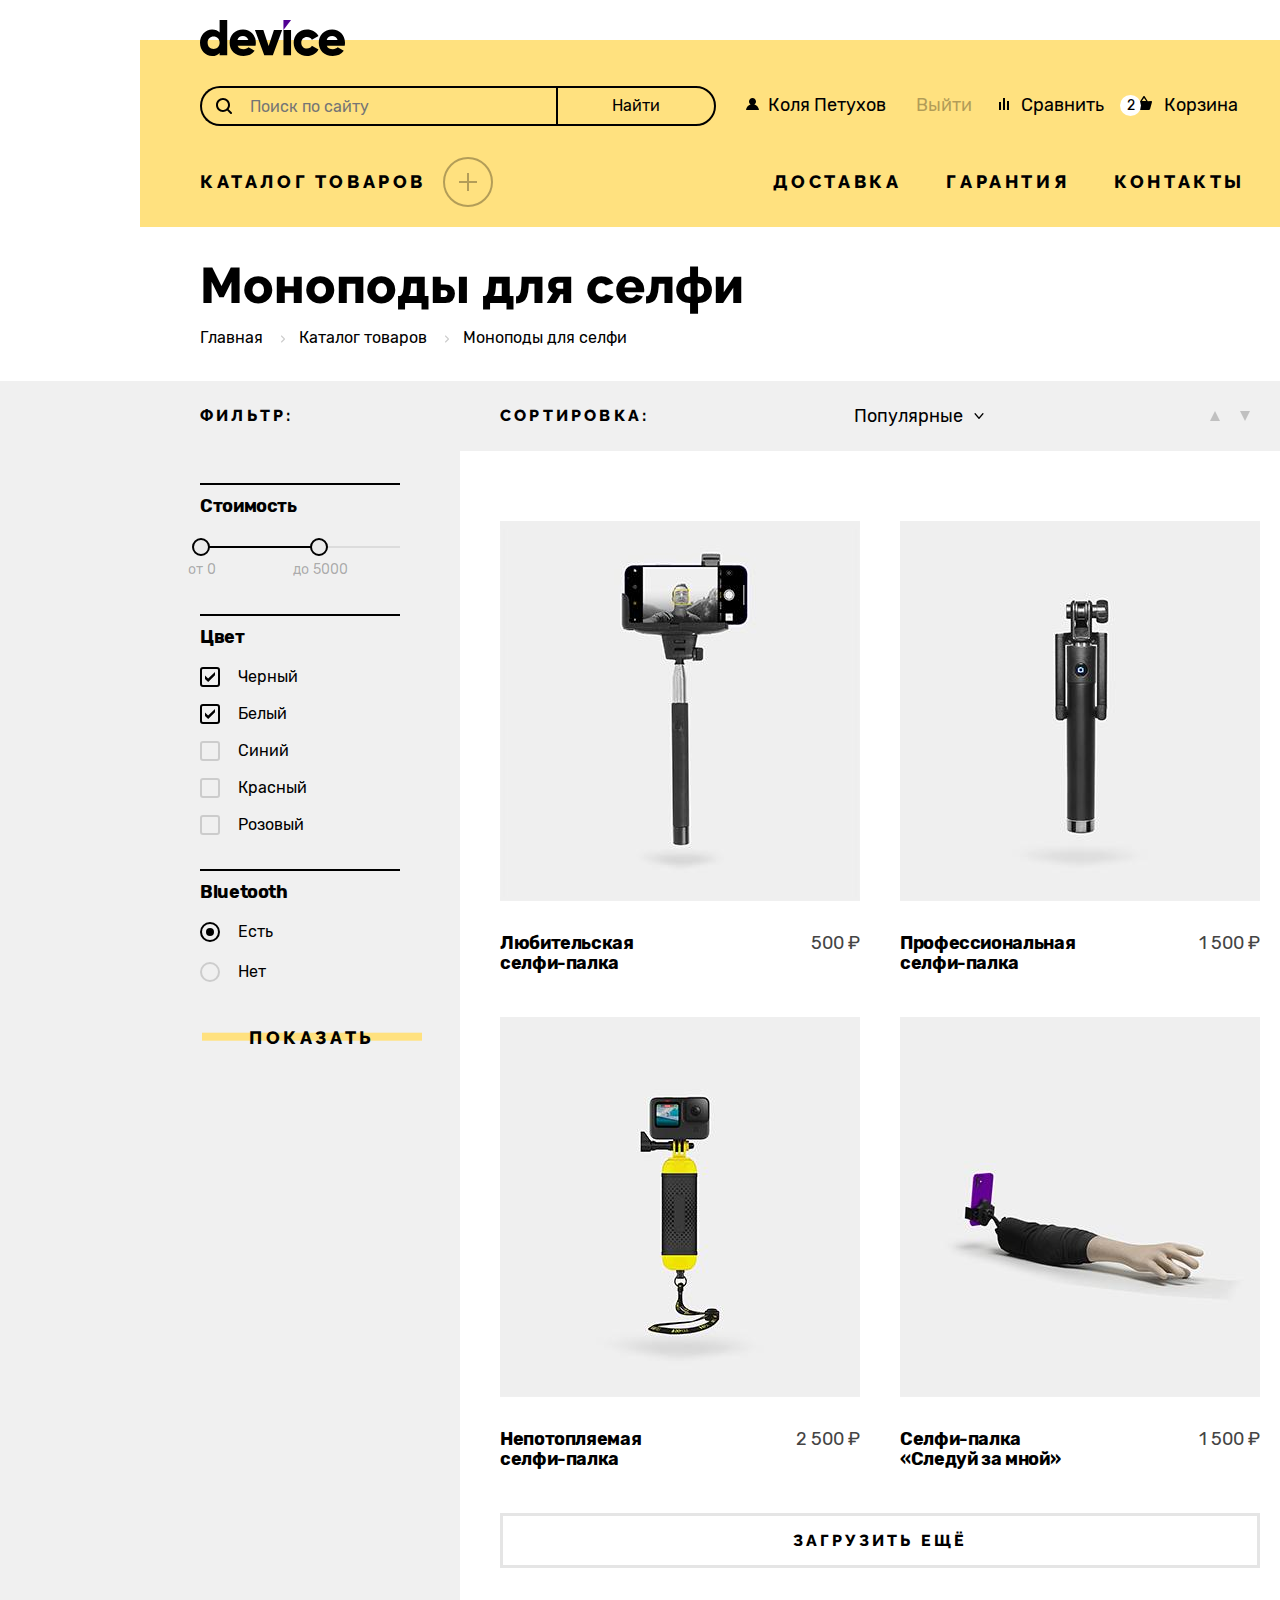
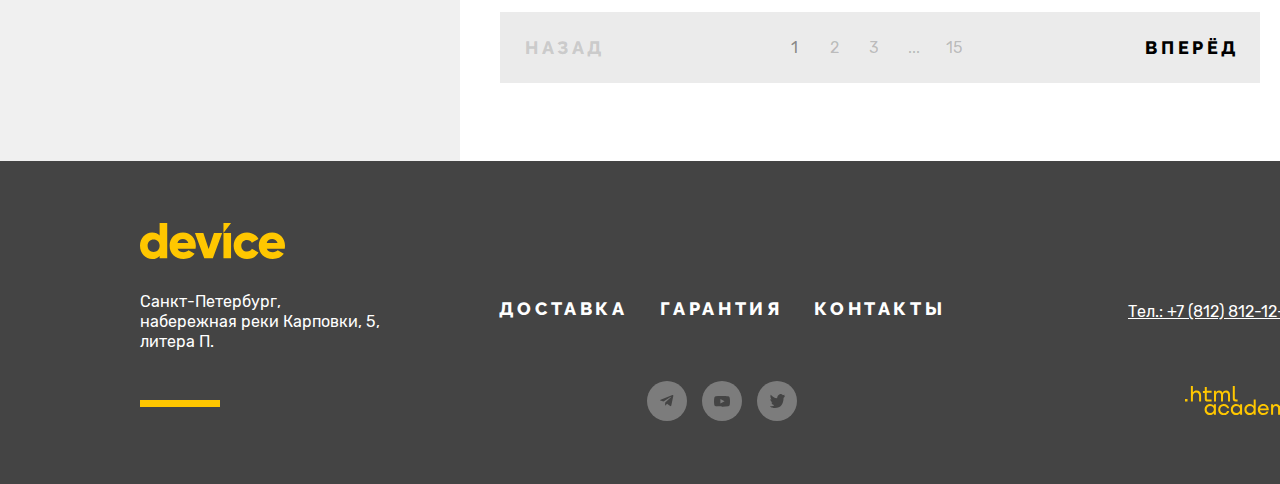
==== commit 9542f2aa: "Мелкие доработки + комментарии" ====
--- a/catalog.html
+++ b/catalog.html
@@ -70,6 +70,7 @@
                     <span class="total-sum">2000</span>₽
                   </span>
                 </div>
+<!--                Для неактивного состояния убрать href-->
                 <a class="cart-open-button link" href="#">Открыть корзину</a>
               </div>
             </div>
@@ -232,6 +233,7 @@
               </div>
             </div>
             <div class="product-result">
+<!--              Для добавления метки New предназначен класс product-new-->
               <ul class="product-list list">
                 <li class="product-card">
                   <a class="product-card-link" href="#">
--- a/styles/styles.css
+++ b/styles/styles.css
@@ -55,7 +55,7 @@
   -webkit-box-direction: normal;
   -ms-flex-direction: column;
   flex-direction: column;
-  min-width: 1425px;
+  min-width: 1440px;
   min-height: 100%;
   margin: 0;
   font-family: "Rubik", sans-serif;
@@ -67,7 +67,7 @@
 }
 
 .page-content {
-  max-width: 1160px;
+  width: 1160px;
   margin: 0 auto;
 }
 
@@ -122,7 +122,7 @@
 .sub-catalog-link {
   font-size: 16px;
   line-height: 18px;
-  display: inline-block;
+  display: inline-flex;
   padding: 0;
 }
 
@@ -221,7 +221,7 @@
   font-size: 20px;
   line-height: 23px;
   margin: 0;
-  padding: 40px 125px;
+  padding: 40px 150px;
 }
 
 .product-list-link {
@@ -311,7 +311,7 @@
   -ms-flex-pack: center;
   justify-content: center;
   counter-reset: slider;
-  margin-top: -16px;
+  margin-top: -36px;
 }
 
 .pagination-active::before {
@@ -346,13 +346,14 @@
   border: solid 2px #000000;
   border-radius: 50%;
   padding: 0;
+  cursor: pointer;
 }
 
 .navigation {
   display: -ms-grid;
   display: grid;
-  -ms-grid-columns: 517px auto;
-  grid-template-columns: 517px auto;
+  -ms-grid-columns: 517px min-max(0, 1fr);
+  grid-template-columns: 517px min-max(0, 1fr);
   padding-top: 30px;
 }
 
@@ -593,7 +594,7 @@
 
 .search-input {
   position: relative;
-  width: 359px;
+  width: 356px;
   height: 100%;
   border: solid 2px #000000;
   border-right: 1px;
@@ -617,7 +618,6 @@
 }
 
 .search-form {
-  margin-right: 30px;
   padding-top: 12px;
 }
 
@@ -688,7 +688,6 @@
   -webkit-box-align: center;
   -ms-flex-align: center;
   align-items: center;
-  width: 530px;
   -ms-grid-column: 2;
   -ms-grid-column-span: 1;
   grid-column: 2/3;
@@ -903,6 +902,7 @@
 }
 
 .subscribe-button {
+  width: 253px;
   border: solid 3px #c4c4c4;
   padding: 15px 36px;
   margin-right: 180px;
@@ -917,7 +917,7 @@
 }
 
 .info-link {
-  display: inline-block;
+  display: inline-flex;
   text-align: center;
   padding: 10px 23px;
 }
@@ -1193,7 +1193,7 @@
 }
 
 .header-navigation-item:not(:last-child) {
-  margin-right: 48px;
+  margin-right: 50px;
 }
 
 .button-yellow::before {
@@ -1261,7 +1261,8 @@
   background-image: url("../images/information-icon.svg");
   background-repeat: no-repeat;
   background-position: center;
-  top: 30px;
+  top: 50%;
+  transform: translateY(-50%);
   right: 42px;
   opacity: 0.3;
 }
@@ -1406,7 +1407,7 @@
 }
 
 .sorting-button::before {
-  display: inline-block;
+  display: inline-flex;
   content: "";
   border: solid 10px #000000;
   border-right-width: 5px;
@@ -1873,14 +1874,20 @@
 }
 }
 
+.subscribe-input:invalid {
+  border-bottom-color: #ff3d3d;
+}
+
+.subscribe-input:focus-visible {
+  outline: none;
+  background-color: #dcdcdc;
+}
+
+@supports not selector(:focus-visible) {
 .subscribe-input:focus {
   outline: none;
   background-color: #dcdcdc;
 }
-
-.subscribe-input:invalid {
-  border-bottom-color: #ff3d3d;
-  background-color: #f0f0f0;
 }
 
 .subscribe-input:disabled {
@@ -2211,7 +2218,7 @@
 }
 
 .navigation-user {
-  grid-column: 1/-1;
+  grid-column: 1/3;
   display: -webkit-box;
   display: -ms-flexbox;
   display: flex;
@@ -2223,7 +2230,6 @@
 
 .header-cart {
   padding-left: 44px;
-  margin-right: 3px;
 }
 
 .page-header-logo:focus {
@@ -2248,7 +2254,7 @@
   display: flex;
   -ms-flex-wrap: wrap;
   flex-wrap: wrap;
-  padding-top: 10px;
+  padding: 10px 0 0 30px;
 }
 
 .popover-cart {
@@ -2426,10 +2432,14 @@
 }
 
 .error-message {
+  position: absolute;
+  display: none;
   font-family: "Rubik", sans-serif;
   font-size: 14px;
   line-height: 20px;
-  color: #000000;
+  color: #ff3d3d;
+  bottom: 0;
+  left: 0;
 }
 
 .modal-delivery-input {
@@ -2537,6 +2547,7 @@
   -ms-grid-column: 1;
   -ms-grid-column-span: 1;
   grid-column: 1/2;
+  margin-bottom: 20px;
 }
 
 .field-group-mail {
@@ -2619,7 +2630,7 @@
   content: "";
   width: 13px;
   height: 12px;
-  top: 50%;
+  top: 60%;
   right: 21px;
   background-image: url("../images/modal-man.svg");
   background-repeat: no-repeat;
@@ -2695,15 +2706,15 @@
 }
 
 .modal-delivery-input:invalid:not(:-moz-placeholder-shown) ~ .error-message {
-  color: #ff3d3d;
+  display: inline;
 }
 
 .modal-delivery-input:invalid:not(:-ms-input-placeholder) ~ .error-message {
-  color: #ff3d3d;
+  display: inline;
 }
 
 .modal-delivery-input:invalid:not(:placeholder-shown) ~ .error-message {
-  color: #ff3d3d;
+  display: inline;
 }
 
 .modal-delivery-input:not(:-moz-placeholder-shown) {
@@ -2882,3 +2893,37 @@
 .tooltip {
   line-height: 0;
 }
+
+.search-input::-webkit-search-decoration,
+.search-input::-webkit-search-cancel-button,
+.search-input::-webkit-search-results-button,
+.search-input::-webkit-search-results-decoration {
+  appearance: none;
+}
+
+.cart-open-button:not([href]) {
+  opacity: 0.2;
+  pointer-events: none;
+}
+
+.main-slider-link:not([href]) {
+  opacity: 0.3;
+  pointer-events: none;
+}
+
+.product-card-link:not([href]) .product-card-more {
+  opacity: 0.3;
+  pointer-events: none;
+}
+
+.modal-delivery-textarea {
+  resize: none;
+}
+
+.slider-list {
+  padding-bottom: 20px;
+}
+
+.header-navigation-link {
+  margin-right: -5px;
+}
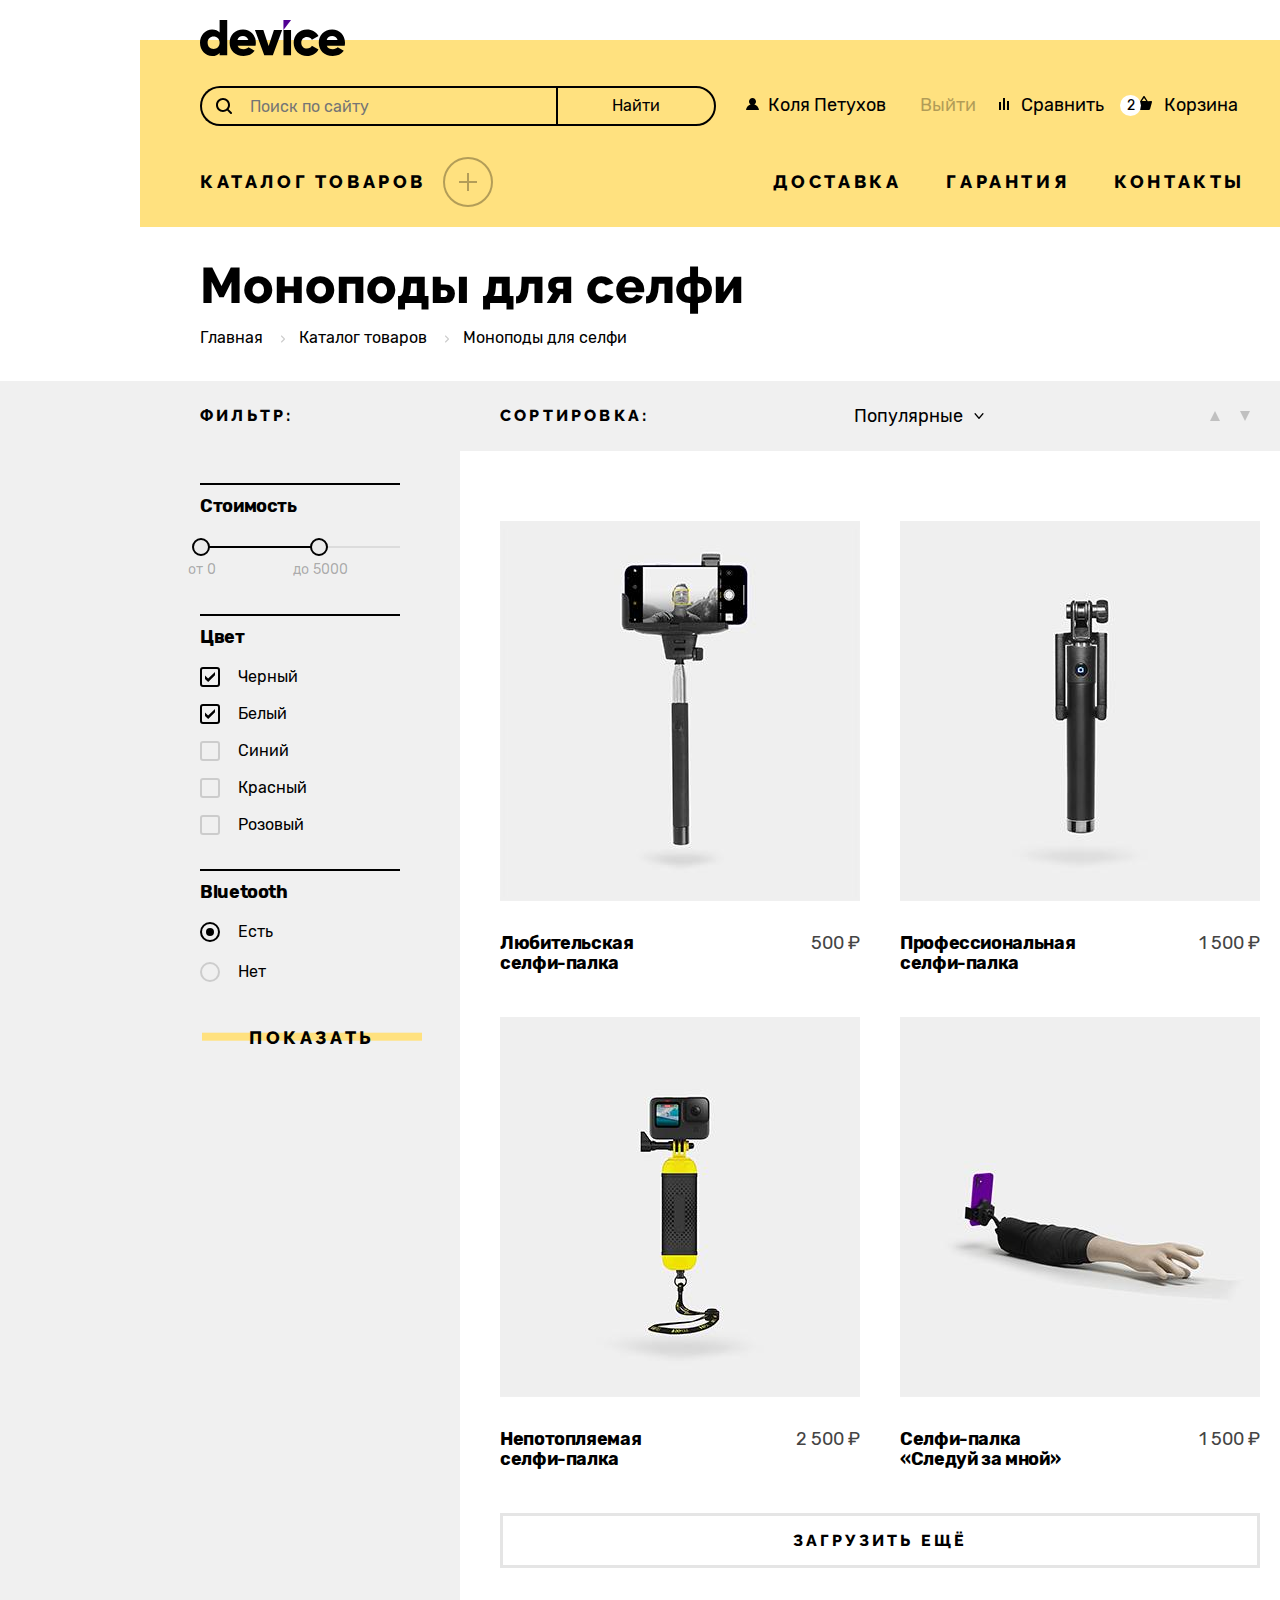
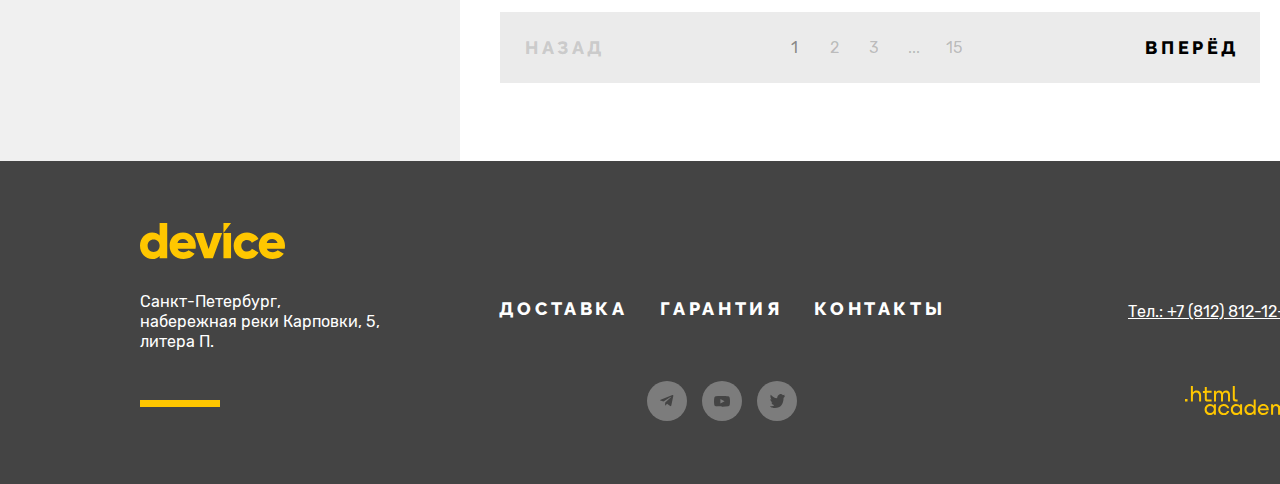
==== commit a7601459: "разделение логина" ====
--- a/catalog.html
+++ b/catalog.html
@@ -2,6 +2,8 @@
 <html lang="ru">
   <head>
     <meta charset="utf-8">
+    <meta name="viewport" content="width=divice-width, initial-scale=1.0">
+    <meta name="description" content="Сайт">
     <title>Каталог</title>
     <link rel="stylesheet" href="styles/styles.css">
     <link rel="icon" href="favicon.ico">
@@ -28,10 +30,8 @@
           <ul class="navigation-user-list list">
             <li class="navigation-user-item">
               <div class="header-login-wrapper">
-                <a class="navigation-link header-login navigation-link-user link-shape" href="#">
-                <span class="user-login">Коля Петухов</span>
-                <span class="header-login-disabled">Выйти</span>
-                </a>
+                <a class="navigation-link header-login navigation-link-user link-shape" href="#">Коля Петухов</a>
+                <a class="navigation-link navigation-link-user header-login-disabled" href="#">Выйти</a>
               </div>
             </li>
             <li class="navigation-user-item">
--- a/styles/styles.css
+++ b/styles/styles.css
@@ -1357,8 +1357,8 @@
 }
 
 .header-login-disabled {
-  padding-left: 26px;
   opacity: 0.3;
+  padding-left: 0;
 }
 
 .product-new::before {
@@ -2927,3 +2927,15 @@
 .header-navigation-link {
   margin-right: -5px;
 }
+
+.header-login-disabled:focus-visible {
+  outline: solid 2px #af4fff;
+  outline-offset: 2px;
+}
+
+@supports not selector(:focus-visible) {
+.header-login-disabled:focus {
+  outline: solid 2px #af4fff;
+  outline-offset: 2px;
+}
+}
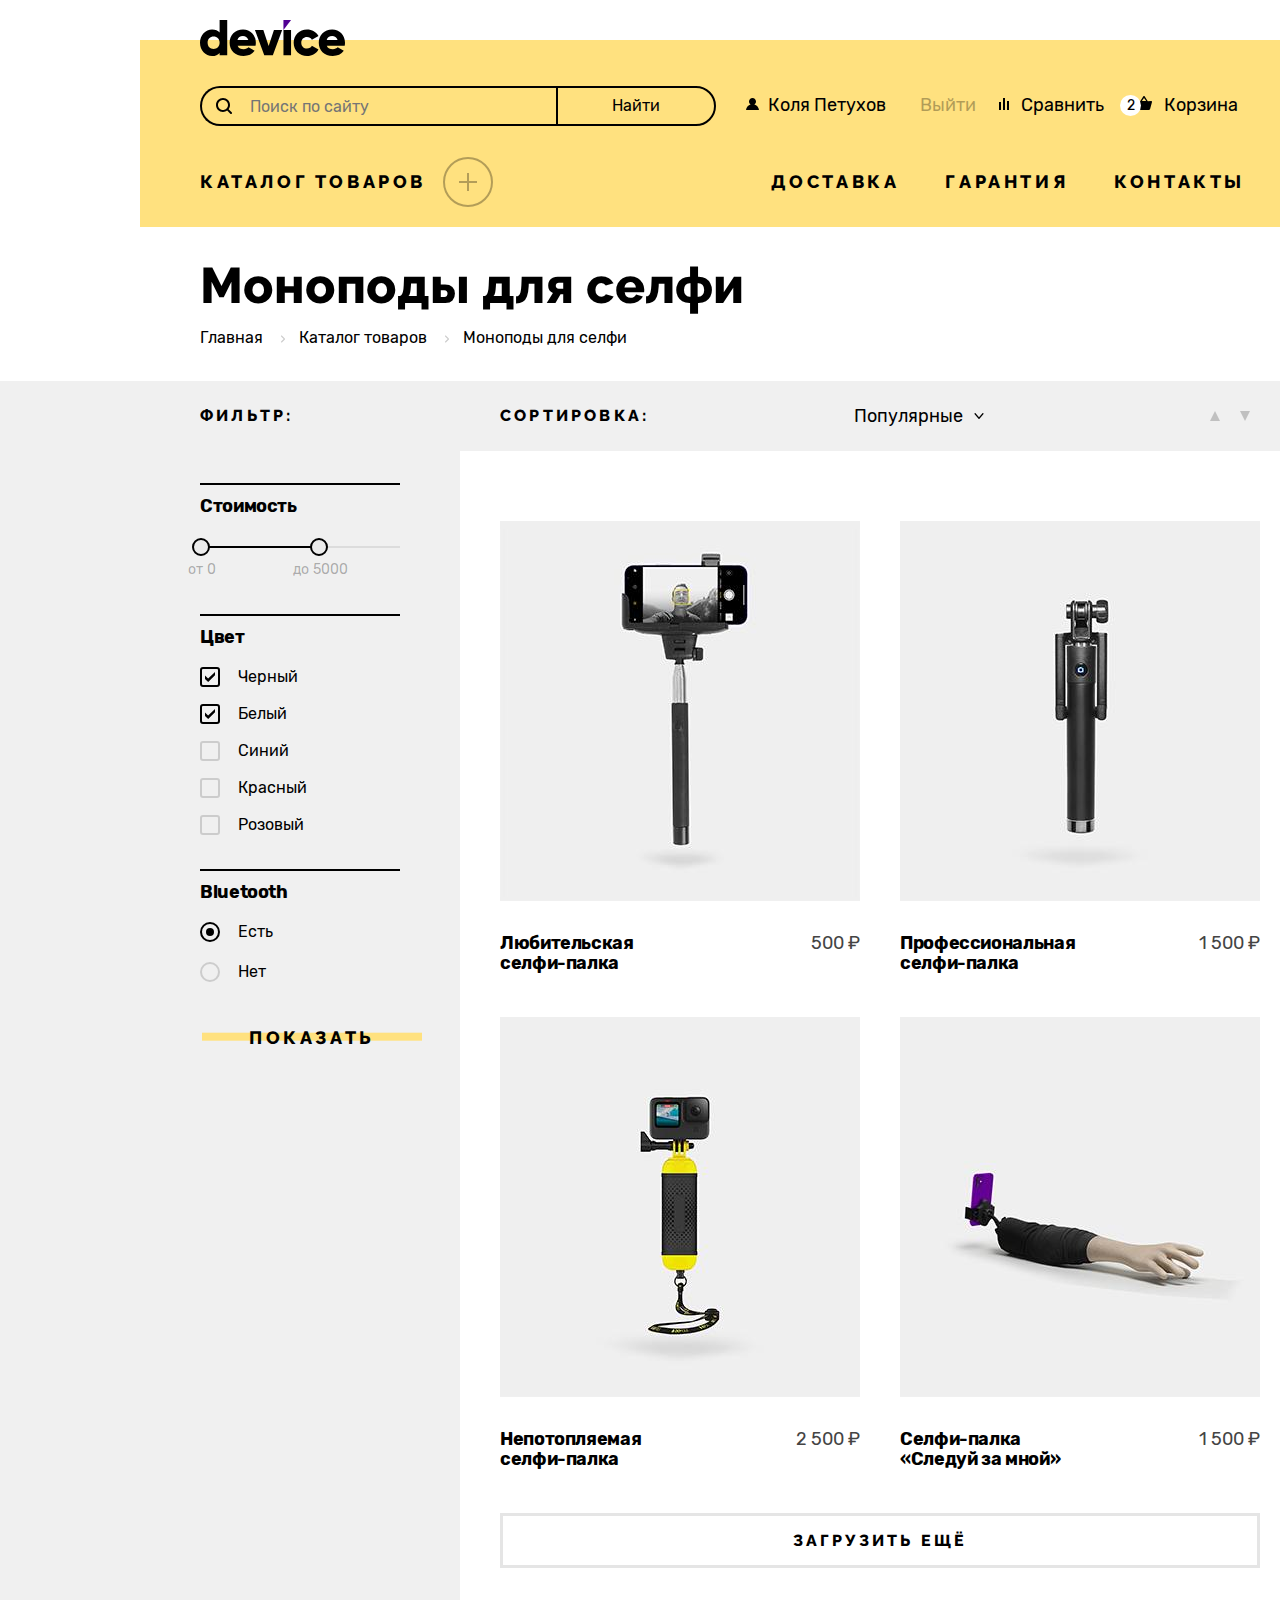
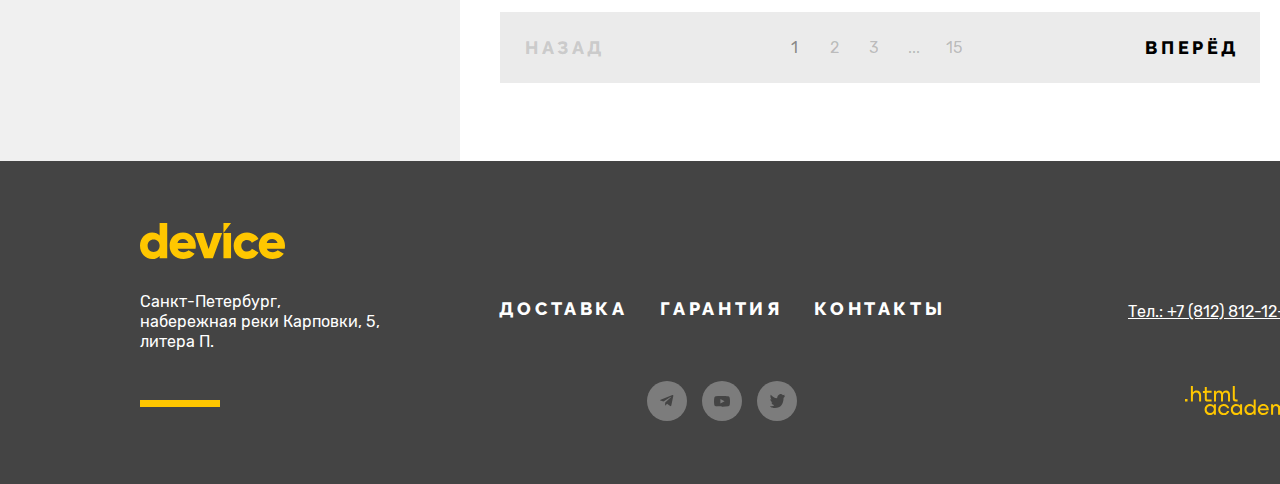
==== commit 3a646e36: "исправления" ====
--- a/catalog.html
+++ b/catalog.html
@@ -251,7 +251,7 @@
                       <img class="product-card-image" src="images/product-2.jpg" alt="Профессиональная селфи-палка." width="360" height="380">
                       <span class="product-card-more link button-yellow">Подробнее</span>
                       <h3 class="product-card-title title-small">Профессиональная селфи-палка</h3>
-                      <span class="product-card-price">1&nbsp;500 ₽</span>
+                      <span class="product-card-price">1 500 ₽</span>
                     </div>
                   </a>
                 </li>
@@ -261,7 +261,7 @@
                       <img class="product-card-image" src="images/product-3.jpg" alt="Непотопляемая селфи-палка." width="360" height="380">
                       <span class="product-card-more link button-yellow">Подробнее</span>
                       <h3 class="product-card-title title-small">Непотопляемая селфи-палка</h3>
-                      <span class="product-card-price">2&nbsp;500 ₽</span>
+                      <span class="product-card-price">2 500 ₽</span>
                     </div>
                   </a>
                 </li>
@@ -271,7 +271,7 @@
                       <img class="product-card-image" src="images/product-4.jpg" alt="Селфи-палка «Следуй за мной»." width="360" height="380">
                       <span class="product-card-more link button-yellow">Подробнее</span>
                       <h3 class="product-card-title title-small">Селфи-палка «Следуй за мной»</h3>
-                      <span class="product-card-price">1&nbsp;500 ₽</span>
+                      <span class="product-card-price">1 500 ₽</span>
                     </div>
                   </a>
                 </li>
--- a/styles/styles.css
+++ b/styles/styles.css
@@ -149,6 +149,7 @@
 
 .subscribe {
   background: #f0f0f0;
+  padding-top: 65px;
 }
 
 .page-footer {
@@ -181,7 +182,7 @@
 }
 
 .subscribe-input {
-  padding-left: 20px;
+  padding-left: 17px;
   font-family: "Rubik", sans-serif;
   font-weight: 400;
   font-size: 18px;
@@ -190,6 +191,7 @@
   background-color: transparent;
   border-bottom: solid 3px #c4c4c4;
   width: 557px;
+  min-height: 57px;
 }
 
 .main-slider-meaning {
@@ -221,7 +223,7 @@
   font-size: 20px;
   line-height: 23px;
   margin: 0;
-  padding: 40px 150px;
+  padding: 40px 150px 37px 150px;
 }
 
 .product-list-link {
@@ -329,9 +331,7 @@
 }
 
 .slider-item {
-  display: -webkit-box;
-  display: -ms-flexbox;
-  display: flex;
+  display: none;
   -ms-flex-wrap: wrap;
   flex-wrap: wrap;
 }
@@ -437,7 +437,6 @@
 .tab-pagination {
   min-width: 280px;
   margin-right: 123px;
-  padding-left: 5px;
 }
 
 .tab-title {
@@ -452,7 +451,7 @@
   display: flex;
   -ms-flex-line-pack: start;
   align-content: flex-start;
-  padding: 64px 270px 134px 0;
+  padding: 63px 270px 134px 0;
 }
 
 .index-info {
@@ -460,7 +459,7 @@
   display: -webkit-box;
   display: -ms-flexbox;
   display: flex;
-  margin-bottom: 70px;
+  margin-bottom: 66px;
   padding-top: 47px;
 }
 
@@ -471,10 +470,9 @@
   grid-template-columns: repeat(2, 560px);
   -webkit-column-gap: 40px;
   -moz-column-gap: 40px;
-  column-gap: 40px;
-  grid-row-gap: 132px;
-  padding-top: 64px;
-  padding-bottom: 54px;
+  column-gap: 36px;
+  grid-row-gap: 133px;
+  padding-bottom: 55px;
 }
 
 .subscribe-title {
@@ -489,7 +487,7 @@
 }
 
 .about {
-  margin-right: 131px;
+  margin-right: 123px;
   padding-right: 23px;
 }
 
@@ -775,7 +773,9 @@
   display: -webkit-box;
   display: -ms-flexbox;
   display: flex;
+  align-items: flex-start;
   grid-column: 1/-1;
+  justify-content: flex-end;
 }
 
 .breadcrumbs-list {
@@ -795,7 +795,7 @@
 }
 
 .delivery-item:not(:last-child) {
-  margin-bottom: 19px;
+  margin-bottom: 20px;
 }
 
 .about-delivery-list {
@@ -856,6 +856,7 @@
   -ms-grid-column-align: end;
   justify-self: end;
   color: #444444;
+  max-width: 150px;
 }
 
 .tab-pagination-item:not(:last-child) {
@@ -873,7 +874,7 @@
   height: 164px;
   background-image: url("../images/delivery-icon.svg");
   background-repeat: no-repeat;
-  left: 115%;
+  left: 114.5%;
   top: 10px;
 }
 
@@ -914,6 +915,8 @@
   align-self: center;
   position: relative;
   padding-left: 38px;
+  max-width: 190px;
+  flex-shrink: 0;
 }
 
 .info-link {
@@ -1045,7 +1048,7 @@
 }
 
 .info-title {
-  margin-bottom: 46px;
+  margin-bottom: 47px;
 }
 
 .info-description {
@@ -1056,6 +1059,9 @@
   position: relative;
   display: block;
   text-decoration: none;
+  background-image: url(../images/grey-ellipse.svg);
+  background-repeat: no-repeat;
+  background-position: right 42px bottom 50%;
 }
 
 .sub-catalog-open-icon::before,
@@ -1193,7 +1199,7 @@
 }
 
 .header-navigation-item:not(:last-child) {
-  margin-right: 50px;
+  margin-right: 51px;
 }
 
 .button-yellow::before {
@@ -1217,7 +1223,7 @@
   position: absolute;
   content: "";
   top: 0;
-  left: -5px;
+  left: 0;
   width: 280px;
   height: 100%;
   background-color: #000000;
@@ -1256,14 +1262,13 @@
   content: "";
   width: 40px;
   height: 40px;
-  background-color: rgba(220, 220, 220, 0.5);
   border-radius: 50%;
   background-image: url("../images/information-icon.svg");
   background-repeat: no-repeat;
   background-position: center;
   top: 50%;
   transform: translateY(-50%);
-  right: 42px;
+  right: 43px;
   opacity: 0.3;
 }
 
@@ -2459,10 +2464,6 @@
   height: 60px;
 }
 
-.no-active {
-  display: none;
-}
-
 .order-button::before,
 .order-button::after {
   position: absolute;
@@ -2767,6 +2768,7 @@
 
 .tab-item {
   position: relative;
+  display: none;
 }
 
 .catalog-filter-label:focus-within .cost-input {
@@ -2818,7 +2820,8 @@
 }
 
 .contacts-link {
-  padding: 10px 30px;
+  padding: 12px 30px;
+  margin-left: 3px;
 }
 
 .footer-navigation {
@@ -2939,3 +2942,23 @@
   outline-offset: 2px;
 }
 }
+
+.input-wrapper {
+  display: flex;
+  align-items: flex-end;
+  width: 100%;
+}
+
+.tab-active {
+  display: block;
+}
+
+.slider-active {
+  display: -webkit-box;
+  display: -ms-flexbox;
+  display: flex;
+}
+
+.tabs-content-list {
+  padding-top: 2px;
+}
